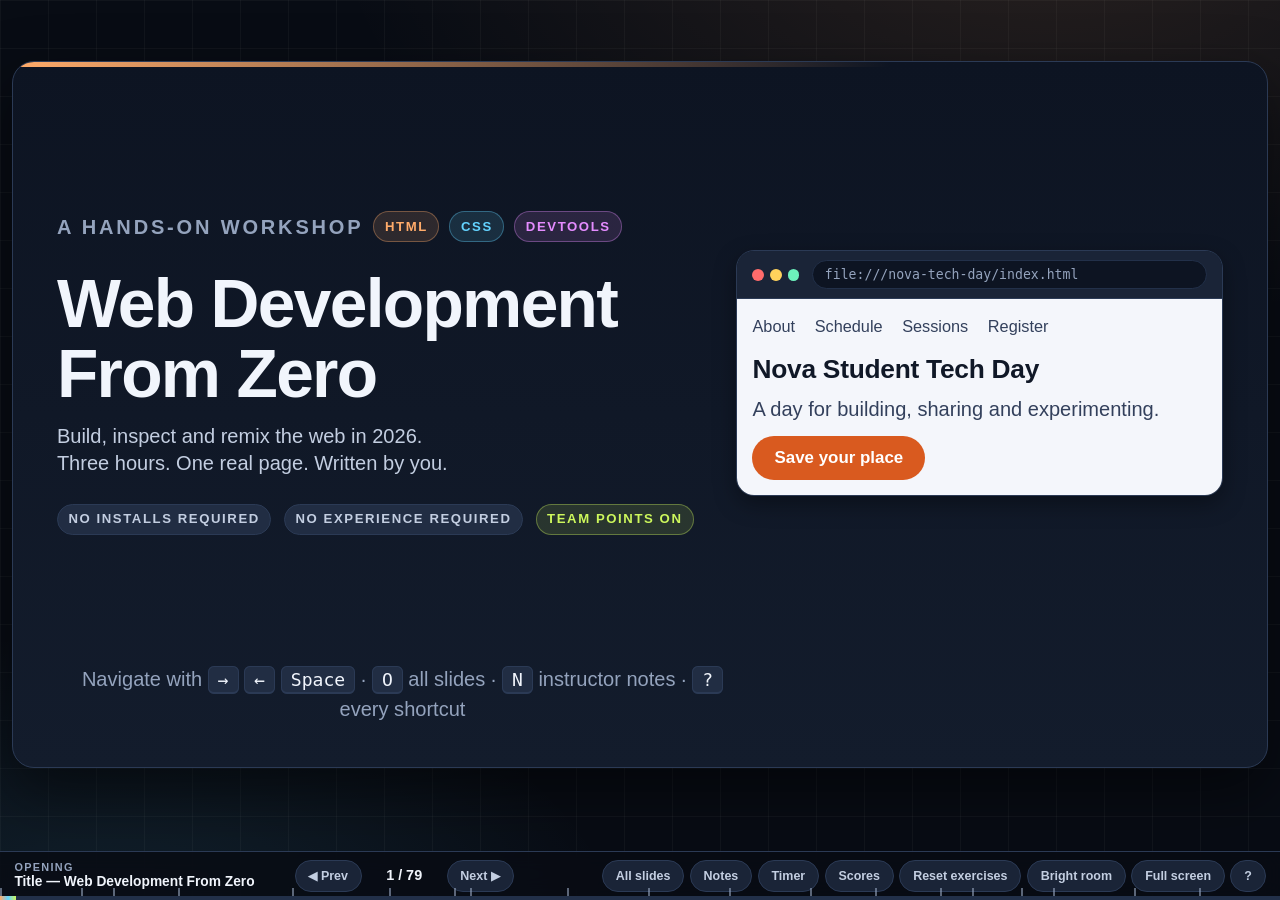
==== index.html @ 62181ba6 "Add Web Development From Zero workshop A 79-slide, offline-capable HTML and CSS workshop for complet" ====
<!doctype html>
<html lang="en" data-theme="dark">
<head>
  <meta charset="UTF-8">
  <meta name="viewport" content="width=device-width, initial-scale=1.0">
  <title>Web Development From Zero: Build, Inspect and Remix the Web in 2026</title>
  <meta name="description" content="A three-hour, hands-on HTML and CSS workshop deck with live playgrounds, timers, team points and a full instructor script.">
  <link rel="stylesheet" href="styles.css">
  <link rel="icon" href="assets/icons/html.svg" type="image/svg+xml">
</head>
<body>

<a class="skip-link" href="#deck">Skip to the slides</a>

<main class="deck" id="deck">

<!-- ======================================================================
     SECTION 0 — OPENING HOOK (0–10 min)
     ====================================================================== -->

<section class="slide" id="s-title" data-section="Opening" data-title="Title — Web Development From Zero" data-accent="html" aria-hidden="true">
  <div class="slide-inner">
    <div class="split split--wide-left" style="flex:1; align-items:center;">
      <div class="stack">
        <p class="kicker">A hands-on workshop <span class="chip chip--html">HTML</span> <span class="chip chip--css">CSS</span> <span class="chip chip--devtools">DevTools</span></p>
        <h1>Web Development<br>From Zero</h1>
        <p class="lead">Build, inspect and remix the web in 2026.<br>
          Three hours. One real page. Written by you.</p>
        <div class="row">
          <span class="chip chip--plain">No installs required</span>
          <span class="chip chip--plain">No experience required</span>
          <span class="chip chip--challenge">Team points on</span>
        </div>
      </div>
      <div class="win">
        <div class="win-bar">
          <span class="dots"><i></i><i></i><i></i></span>
          <span class="win-url">file:///nova-tech-day/index.html</span>
        </div>
        <div class="win-view">
          <div class="demo-nav"><span>About</span><span>Schedule</span><span>Sessions</span><span>Register</span></div>
          <h3 class="demo-h1" style="margin-top:.6em;">Nova Student Tech Day</h3>
          <p class="demo-p">A day for building, sharing and experimenting.</p>
          <a class="demo-btn" href="#s-title">Save your place</a>
        </div>
      </div>
    </div>
    <p class="small muted" style="text-align:center;">
      Navigate with <kbd>→</kbd> <kbd>←</kbd> <kbd>Space</kbd> · <kbd>O</kbd> all slides · <kbd>N</kbd> instructor notes · <kbd>?</kbd> every shortcut
    </p>
    <aside class="notes">
      <h4>Instructor notes</h4>
      <dl>
        <dt>Say</dt><dd>“By the end of today you will have a web page that you wrote, broke, fixed and made your own. You will not memorise anything.”</dd>
        <dt>Expect</dt><dd>Nervous laughter and at least one “I have never coded before.” Good — say that out loud is exactly the right starting point.</dd>
        <dt>Misconception</dt><dd>That web development starts with installing tools. It starts with two text files.</dd>
        <dt>Hint first</dt><dd>Do not open the code yet. Sell the outcome, not the syntax.</dd>
        <dt>Timing</dt><dd>2 minutes. Do not introduce yourself for longer than 60 seconds.</dd>
        <dt>Short session</dt><dd>Keep — this slide always stays.</dd>
        <dt>Solution</dt><dd>n/a</dd>
        <dt>Next</dt><dd>“Before I explain anything, look at this card and tell me what you think it is made from.”</dd>
      </dl>
    </aside>
  </div>
</section>

<section class="slide" id="s-hook-card" data-section="Opening" data-title="What is this made from?" data-accent="html" aria-hidden="true">
  <div class="slide-inner">
    <header class="slide-head">
      <div>
        <p class="kicker">Section 0 · Opening hook <span class="chip chip--challenge">Predict</span></p>
        <h2>What do you think this is made from?</h2>
      </div>
      <button class="btn btn--primary" data-timer-start="30" data-timer-label="30s prediction">Start 30s prediction</button>
    </header>

    <div class="split" style="align-items:center;">
      <div class="win">
        <div class="win-bar"><span class="dots"><i></i><i></i><i></i></span><span class="win-url">nova-tech-day.example/sessions</span></div>
        <div class="win-view">
          <div class="demo-card" style="max-width:26em;">
            <p style="margin:0 0 .4em; font-size:clamp(9px,1.1cqi,15px); letter-spacing:.12em; text-transform:uppercase; color:#8a4a17; font-weight:800;">14 November · Room B2</p>
            <h4>Your first robot dashboard</h4>
            <p>Build the control panel for a robot that does not exist yet. Buttons, cards and a very optimistic status light.</p>
            <p style="margin-top:.9em;"><a class="demo-btn" href="#s-hook-card">Join this session</a></p>
          </div>
        </div>
      </div>
      <div class="stack">
        <p class="lead">No guessing rules. Say anything.</p>
        <div class="quiz">
          <div class="quiz-row" data-answer="text" data-because="it is text files. Two of them. That is the whole trick.">
            <span class="quiz-q">This card was made with…</span>
            <span class="opt-row">
              <button type="button" class="opt" data-value="photo">a photo</button>
              <button type="button" class="opt" data-value="app">a design app</button>
              <button type="button" class="opt" data-value="text">text files</button>
            </span>
            <span class="quiz-feedback"></span>
          </div>
        </div>
        <div class="callout">
          <p><strong>Teaching rule for the next five minutes:</strong> nobody explains every symbol. We are looking for cause and effect, not vocabulary.</p>
        </div>
      </div>
    </div>

    <aside class="notes">
      <h4>Instructor notes</h4>
      <dl>
        <dt>Say</dt><dd>“Thirty seconds. Turn to the person next to you: what do you think this card is actually made of?”</dd>
        <dt>Expect</dt><dd>“A picture”, “Photoshop”, “an app”, occasionally “code”. All answers earn a point if the team can say why.</dd>
        <dt>Misconception</dt><dd>That a polished interface must come from an expensive tool. It comes from two plain text files.</dd>
        <dt>Hint first</dt><dd>“If I could select the words with my mouse, what does that tell you?”</dd>
        <dt>Timing</dt><dd>2 minutes including the discussion.</dd>
        <dt>Short session</dt><dd>Keep. This is the hook — never cut it.</dd>
        <dt>Solution</dt><dd>Text files: one HTML file for the words and structure, one CSS file for the look.</dd>
        <dt>Next</dt><dd>“Here is the whole thing. It is shorter than you expect.”</dd>
      </dl>
    </aside>
  </div>
</section>

<section class="slide" id="s-hook-reveal" data-section="Opening" data-title="The reveal — the card and its code" data-accent="html" aria-hidden="true">
  <div class="slide-inner">
    <header class="slide-head">
      <div>
        <p class="kicker">Section 0 · Opening hook <span class="chip chip--html">HTML</span> <span class="chip chip--css">CSS</span></p>
        <h2>That is all of it.</h2>
      </div>
    </header>

    <div class="split">
      <div class="editor">
        <div class="editor-bar"><span class="dots"><i></i><i></i><i></i></span><span class="file-tab file-tab--html">index.html</span></div>
        <pre class="code" data-lang="html">
&lt;article class="card"&gt;
  &lt;p class="tag"&gt;14 November · Room B2&lt;/p&gt;
  &lt;h3&gt;Your first robot dashboard&lt;/h3&gt;
  &lt;p&gt;Build the control panel for a robot
     that does not exist yet.&lt;/p&gt;
  &lt;a class="button" href="#join"&gt;Join this session&lt;/a&gt;
&lt;/article&gt;</pre>
      </div>
      <div class="editor">
        <div class="editor-bar"><span class="dots"><i></i><i></i><i></i></span><span class="file-tab file-tab--css">styles.css</span></div>
        <pre class="code" data-lang="css">
.card {
  background: white;
  border-radius: 14px;
  padding: 20px;
}

.button {
  background: #d95a1f;
  color: white;
  padding: 10px 24px;
  border-radius: 999px;
}</pre>
      </div>
    </div>

    <div class="callout">
      <p><strong>Two jobs, two files.</strong> The left file says <em>what things are</em>. The right file says <em>how they look</em>. You do not need to understand every line to start changing it.</p>
    </div>

    <aside class="notes">
      <h4>Instructor notes</h4>
      <dl>
        <dt>Say</dt><dd>“Left: the words and the pieces. Right: the paint. Nobody memorise this — just notice that the orange in the code is the orange on the screen.”</dd>
        <dt>Expect</dt><dd>Someone spots <code>#d95a1f</code> and asks what it means. Answer in one sentence: “a colour code — we will play with those later.”</dd>
        <dt>Misconception</dt><dd>That every symbol must be understood before anything can be changed. Refuse to explain quotes, angle brackets and semicolons here.</dd>
        <dt>Hint first</dt><dd>Point at one word in the code and the same word on the previous slide's card.</dd>
        <dt>Timing</dt><dd>2 minutes. Hard stop.</dd>
        <dt>Short session</dt><dd>Keep, but show only the HTML panel.</dd>
        <dt>Solution</dt><dd>n/a</dd>
        <dt>Next</dt><dd>“Your turn. Sixty seconds. Change three things.”</dd>
      </dl>
    </aside>
  </div>
</section>

<section class="slide" id="s-hook-remix" data-section="Opening" data-title="Challenge — One-Minute Remix" data-accent="challenge" aria-hidden="true">
  <div class="slide-inner">
    <header class="slide-head">
      <div>
        <p class="kicker">Challenge 1 · One-Minute Remix <span class="chip chip--challenge">Everyone types</span></p>
        <h2>Sixty seconds. Make it yours.</h2>
      </div>
      <button class="btn btn--primary" data-timer-start="60" data-timer-label="One-Minute Remix">Start 60s</button>
    </header>

    <div class="split split--sidebar">
      <div class="playground" data-playground>
        <div class="pg-editors">
          <div class="pg-editor">
            <div class="editor-bar"><span class="file-tab file-tab--html">index.html</span></div>
            <textarea data-pg-html rows="8" spellcheck="false" aria-label="HTML for the event card">&lt;article class="card"&gt;
  &lt;p class="tag"&gt;14 November · Room B2&lt;/p&gt;
  &lt;h3&gt;Your first robot dashboard&lt;/h3&gt;
  &lt;p&gt;Build the control panel for a robot that does not exist yet.&lt;/p&gt;
  &lt;a class="button" href="#join"&gt;Join this session&lt;/a&gt;
&lt;/article&gt;</textarea>
          </div>
          <div class="pg-editor">
            <div class="editor-bar"><span class="file-tab file-tab--css">styles.css</span></div>
            <textarea data-pg-css rows="8" spellcheck="false" aria-label="CSS for the event card">.card {
  background: white;
  border: 1px solid #dfe5f2;
  border-radius: 14px;
  padding: 20px;
  max-width: 340px;
  font-family: Segoe UI, Arial, sans-serif;
}
.tag { color: #8a4a17; font-weight: 700; font-size: 13px; }
.button {
  display: inline-block;
  background: #d95a1f;
  color: white;
  text-decoration: none;
  padding: 10px 24px;
  border-radius: 999px;
}</textarea>
          </div>
        </div>
        <div class="pg-side">
          <iframe data-pg-preview class="pg-preview" sandbox title="Live preview of your card"></iframe>
          <div class="pg-actions">
            <button type="button" class="btn btn--primary" data-pg-action="run">Run ▸</button>
            <button type="button" class="btn" data-pg-action="reset">Reset</button>
            <button type="button" class="btn" data-pg-action="copy">Copy</button>
            <button type="button" class="btn btn--ghost" data-action="celebrate">Done 🎉</button>
          </div>
          <p class="pg-note">The preview runs in a sandboxed frame. Nothing you type here can break the deck.</p>
        </div>
      </div>

      <div class="challenge">
        <dl class="challenge-grid">
          <dt>Goal</dt><dd>Change the event name, the button text and one colour.</dd>
          <dt>Time</dt><dd>60 seconds</dd>
          <dt>Hints</dt><dd>One: colours are the words after <code>background:</code>.</dd>
          <dt>Points</dt><dd>1 per change · +1 if it still looks good</dd>
          <dt>Success</dt><dd>The card still renders and reads as yours.</dd>
          <dt>Extension</dt><dd>Change <code>border-radius</code> to <code>0</code>. What kind of event does it feel like now?</dd>
        </dl>
        <details class="reveal" data-kind="solution">
          <summary>Solution</summary>
          <div class="reveal-body">
            <p class="small">Any three edits count. A typical one: replace the <code>h3</code> text, replace “Join this session”, and change <code>#d95a1f</code> to <code>#1b4dd8</code>.</p>
          </div>
        </details>
      </div>
    </div>

    <aside class="notes">
      <h4>Instructor notes</h4>
      <dl>
        <dt>Say</dt><dd>“Do not read the code. Hunt for the words you want to change and type over them. Go.”</dd>
        <dt>Expect</dt><dd>Two or three students will delete a quote mark or an angle bracket and the card will collapse. Celebrate that loudly: “First bug of the day, thirty seconds in. Normal.”</dd>
        <dt>Misconception</dt><dd>That breaking it is a failure. Use the Reset button in front of them so they see there is always a way back.</dd>
        <dt>Hint first</dt><dd>“Look for text you can read in plain English. Start there.”</dd>
        <dt>Timing</dt><dd>4 minutes total: 60 seconds of typing, 3 minutes of showing two or three screens.</dd>
        <dt>Short session</dt><dd>Keep. This is the moment the room decides the workshop is for them.</dd>
        <dt>Solution</dt><dd>Any three edits. There is no single right answer, and say so.</dd>
        <dt>Next</dt><dd>“You have just modified a web interface. Now let us find out what actually happened.”</dd>
      </dl>
    </aside>
  </div>
</section>

<section class="slide" id="s-hook-message" data-section="Opening" data-title="You have already used code today" data-accent="html" aria-hidden="true">
  <div class="slide-inner center" style="justify-content:center;">
    <p class="kicker" style="justify-content:center;">Section 0 · The point of today</p>
    <h1 style="max-width:20ch;">You have already<br>changed a web page.</h1>
    <p class="lead" style="max-width:52ch; margin-inline:auto;">
      Today is not about memorising every tag. It is about learning how to look at a page,
      understand its pieces and start building your own version.
    </p>
    <div class="row center" style="margin-top:1cqi;">
      <span class="chip chip--html">See</span>
      <span class="chip chip--challenge">Predict</span>
      <span class="chip chip--css">Type</span>
      <span class="chip chip--devtools">Run</span>
      <span class="chip chip--debug">Remix</span>
      <span class="chip chip--plain">Explain</span>
    </div>
    <aside class="notes">
      <h4>Instructor notes</h4>
      <dl>
        <dt>Say</dt><dd>Read the sentence on the slide word for word. It sets the contract for the whole session.</dd>
        <dt>Expect</dt><dd>Relief. Several students expected to be tested on memorised syntax.</dd>
        <dt>Misconception</dt><dd>“Real developers know everything by heart.” Tell them you look things up daily. It is true.</dd>
        <dt>Hint first</dt><dd>n/a</dd>
        <dt>Timing</dt><dd>1 minute.</dd>
        <dt>Short session</dt><dd>Keep.</dd>
        <dt>Solution</dt><dd>n/a</dd>
        <dt>Next</dt><dd>“So what is the browser actually doing with those two files?”</dd>
      </dl>
    </aside>
  </div>
</section>

<!-- ======================================================================
     SECTION 1 — WHAT THE BROWSER IS DOING (10–18 min)
     ====================================================================== -->

<section class="slide" id="s-browser-job" data-section="1 · The browser" data-title="HTML, CSS and the browser" data-accent="css" aria-hidden="true">
  <div class="slide-inner">
    <header class="slide-head">
      <div>
        <p class="kicker">Section 1 · What the browser is doing</p>
        <h2>Two files in. One page out.</h2>
      </div>
    </header>

    <div class="flow">
      <div class="flow-node tile--html">
        <img class="tile-icon" style="margin-inline:auto;" src="assets/icons/html.svg" alt="">
        <b>HTML</b>
        <p class="small muted" style="margin:0;">The structure and the words. Headings, paragraphs, links, images, sections.</p>
      </div>
      <span class="flow-arrow" aria-hidden="true">→</span>
      <div class="flow-node tile--css">
        <img class="tile-icon" style="margin-inline:auto;" src="assets/icons/css.svg" alt="">
        <b>CSS</b>
        <p class="small muted" style="margin:0;">The appearance. Colour, size, spacing, layout, what happens on hover.</p>
      </div>
      <span class="flow-arrow" aria-hidden="true">→</span>
      <div class="flow-node tile--browser">
        <img class="tile-icon" style="margin-inline:auto;" src="assets/icons/devtools.svg" alt="">
        <b>Browser</b>
        <p class="small muted" style="margin:0;">Reads both files and draws the page on screen, every single time you refresh.</p>
      </div>
    </div>

    <div class="callout">
      <p><strong>The house version:</strong> HTML is the walls, doors and rooms. CSS is the paint, the furniture and the lighting. The browser is the builder who reads both plans and puts the house up in front of you.</p>
    </div>

    <aside class="notes">
      <h4>Instructor notes</h4>
      <dl>
        <dt>Say</dt><dd>“Three boxes. That is the entire mental model you need for the next three hours.”</dd>
        <dt>Expect</dt><dd>Someone asks about JavaScript. Answer: “A third file that makes things move and respond. Not today — and you do not need it for a real, useful page.”</dd>
        <dt>Misconception</dt><dd>That the browser “downloads a picture of the website”. It rebuilds the page from text every time.</dd>
        <dt>Hint first</dt><dd>n/a</dd>
        <dt>Timing</dt><dd>3 minutes maximum. Two slides on the analogy, then stop.</dd>
        <dt>Short session</dt><dd>Keep this slide, cut the sorting activity that follows.</dd>
        <dt>Solution</dt><dd>n/a</dd>
        <dt>Next</dt><dd>“Quick sort. Structure, appearance, or something the browser does?”</dd>
      </dl>
    </aside>
  </div>
</section>

<section class="slide" id="s-sorting" data-section="1 · The browser" data-title="Activity — sort it: HTML, CSS or browser" data-accent="challenge" aria-hidden="true">
  <div class="slide-inner">
    <header class="slide-head">
      <div>
        <p class="kicker">Fast activity · Whole class <span class="chip chip--challenge">2 minutes</span></p>
        <h2>Structure, appearance, or browser?</h2>
      </div>
      <button class="btn" data-timer-start="120" data-timer-label="Sorting round">Start 2 min</button>
    </header>

    <div class="quiz">
      <div class="quiz-row" data-answer="html" data-because="a heading is a piece of content with a job. That is structure.">
        <span class="quiz-q">“Nova Student Tech Day” as the main heading</span>
        <span class="opt-row">
          <button type="button" class="opt" data-value="html">Structure</button>
          <button type="button" class="opt" data-value="css">Appearance</button>
          <button type="button" class="opt" data-value="browser">Browser action</button>
        </span>
        <span class="quiz-feedback"></span>
      </div>
      <div class="quiz-row" data-answer="css" data-because="a colour is a decision about how something looks, not what it is.">
        <span class="quiz-q">Making that heading dark blue</span>
        <span class="opt-row">
          <button type="button" class="opt" data-value="html">Structure</button>
          <button type="button" class="opt" data-value="css">Appearance</button>
          <button type="button" class="opt" data-value="browser">Browser action</button>
        </span>
        <span class="quiz-feedback"></span>
      </div>
      <div class="quiz-row" data-answer="browser" data-because="redrawing the page after you save is the browser's job, not yours.">
        <span class="quiz-q">Showing your new text after you press refresh</span>
        <span class="opt-row">
          <button type="button" class="opt" data-value="html">Structure</button>
          <button type="button" class="opt" data-value="css">Appearance</button>
          <button type="button" class="opt" data-value="browser">Browser action</button>
        </span>
        <span class="quiz-feedback"></span>
      </div>
      <div class="quiz-row" data-answer="html" data-because="a list of three activities is content arranged in a shape.">
        <span class="quiz-q">A list of the three activities on offer</span>
        <span class="opt-row">
          <button type="button" class="opt" data-value="html">Structure</button>
          <button type="button" class="opt" data-value="css">Appearance</button>
          <button type="button" class="opt" data-value="browser">Browser action</button>
        </span>
        <span class="quiz-feedback"></span>
      </div>
      <div class="quiz-row" data-answer="css" data-because="space between cards is a look-and-feel decision.">
        <span class="quiz-q">Putting 24 pixels of space between the cards</span>
        <span class="opt-row">
          <button type="button" class="opt" data-value="html">Structure</button>
          <button type="button" class="opt" data-value="css">Appearance</button>
          <button type="button" class="opt" data-value="browser">Browser action</button>
        </span>
        <span class="quiz-feedback"></span>
      </div>
    </div>

    <aside class="notes">
      <h4>Instructor notes</h4>
      <dl>
        <dt>Say</dt><dd>“Hands up, then I click. Teams get a point for the right call and a second point for a reason in one sentence.”</dd>
        <dt>Expect</dt><dd>Row 2 splits the room: many call a heading colour “structure” because the heading is structure. Separate the noun from the paint.</dd>
        <dt>Misconception</dt><dd>That anything visible is CSS. The words themselves are HTML; how they look is CSS.</dd>
        <dt>Hint first</dt><dd>“Ask: if I deleted the CSS file, would this thing still be there in some form?” If yes, it is HTML.</dd>
        <dt>Timing</dt><dd>4 minutes, five rows.</dd>
        <dt>Short session</dt><dd>Run only rows 1–3.</dd>
        <dt>Solution</dt><dd>Structure · Appearance · Browser · Structure · Appearance.</dd>
        <dt>Next</dt><dd>“Right — let us make somewhere for your files to live.”</dd>
      </dl>
    </aside>
  </div>
</section>
<!-- ======================================================================
     SECTION 2 — PREPARE THE WORKSPACE (18–28 min)
     ====================================================================== -->

<section class="slide" id="s-folder" data-section="2 · Workspace" data-title="Your project folder" data-accent="html" aria-hidden="true">
  <div class="slide-inner">
    <header class="slide-head">
      <div>
        <p class="kicker">Section 2 · Prepare the workspace</p>
        <h2>A website is a folder.</h2>
      </div>
    </header>

    <div class="split">
      <div class="editor">
        <div class="editor-bar"><span class="dots"><i></i><i></i><i></i></span><span class="file-tab">your project folder</span></div>
        <pre class="code code--big">nova-tech-day/
├── index.html
└── styles.css</pre>
      </div>
      <div class="stack">
        <dl class="deflist">
          <dt>index.html</dt><dd>The home page. Browsers look for this name first, so a folder with an <code>index.html</code> “just opens”.</dd>
          <dt>styles.css</dt><dd>All the appearance decisions, kept separately so one change can restyle the whole page.</dd>
        </dl>
        <div class="callout callout--warn">
          <p><strong>Three naming rules that save an hour later:</strong></p>
          <ul style="margin:.3em 0 0;">
            <li>No spaces. Use <code>styles.css</code>, never <code>my styles.css</code>.</li>
            <li>Same capitals everywhere. <code>Styles.css</code> and <code>styles.css</code> are different files on many systems.</li>
            <li>Say what it is. <code>index.html</code>, not <code>page1final2REAL.html</code>.</li>
          </ul>
        </div>
      </div>
    </div>

    <aside class="notes">
      <h4>Instructor notes</h4>
      <dl>
        <dt>Say</dt><dd>“There is no database, no server, no account. A website you build today is a folder you can email to someone.”</dd>
        <dt>Expect</dt><dd>“Where does it go online?” Answer in one sentence and move on: “Later — deployment is on the map at the end.”</dd>
        <dt>Misconception</dt><dd>That you need to be “online” to build a page. Everything today runs from the local file system.</dd>
        <dt>Hint first</dt><dd>n/a</dd>
        <dt>Timing</dt><dd>2 minutes.</dd>
        <dt>Short session</dt><dd>Keep, and skip Route A if the class already has files open.</dd>
        <dt>Solution</dt><dd>n/a</dd>
        <dt>Next</dt><dd>“Two ways to get there. Pick the one that matches your laptop.”</dd>
      </dl>
    </aside>
  </div>
</section>

<section class="slide" id="s-route-a" data-section="2 · Workspace" data-title="Route A — VS Code setup" data-accent="html" aria-hidden="true">
  <div class="slide-inner">
    <header class="slide-head">
      <div>
        <p class="kicker">Route A · Recommended <span class="chip chip--plain">Everyone follows along</span></p>
        <h2>Set up in VS Code</h2>
      </div>
      <button class="btn" data-timer-start="300" data-timer-label="Setup — Route A">Start 5 min</button>
    </header>

    <div class="split split--wide-left">
      <ol class="steps">
        <li><span>Make a folder on your desktop called <code>nova-tech-day</code> (or your own project name).</span></li>
        <li><span>Open VS Code → <strong>File → Open Folder</strong> → choose that folder.</span></li>
        <li><span>In the Explorer panel, click <strong>New File</strong> and type <code>index.html</code>.</span></li>
        <li><span>Click <strong>New File</strong> again and type <code>styles.css</code>.</span></li>
        <li><span>Save with <kbd>Ctrl</kbd>+<kbd>S</kbd> (<kbd>Cmd</kbd>+<kbd>S</kbd> on Mac). Do this constantly.</span></li>
        <li><span>Find <code>index.html</code> in your file manager and double-click it. It opens in your browser.</span></li>
        <li><span>Put VS Code on the left half of the screen and the browser on the right half.</span></li>
      </ol>

      <div class="stack">
        <div class="callout">
          <p><strong>The loop you will repeat all day:</strong></p>
          <p style="margin:0;">Type → <kbd>Ctrl</kbd>+<kbd>S</kbd> → click the browser → <kbd>F5</kbd> to refresh → look.</p>
        </div>
        <div class="callout callout--warn">
          <p><strong>If nothing changes on screen,</strong> nine times out of ten you did not save, or you refreshed a different tab. Check those two before anything else.</p>
        </div>
        <p class="small muted">Windows snap: <kbd>Win</kbd>+<kbd>←</kbd> and <kbd>Win</kbd>+<kbd>→</kbd>. macOS: drag windows to each half.</p>
      </div>
    </div>

    <aside class="notes">
      <h4>Instructor notes</h4>
      <dl>
        <dt>Say</dt><dd>“Do it with me, step by step. Nobody moves to step three until I see hands up for step two.”</dd>
        <dt>Expect</dt><dd>Two or three students will create the file inside the wrong folder, or inside a Downloads zip. Walk the room now — it is cheaper than debugging it in twenty minutes.</dd>
        <dt>Misconception</dt><dd>That VS Code “runs” the page. It only edits text; the browser runs it.</dd>
        <dt>Hint first</dt><dd>“Look at the title bar of VS Code — does it show your folder name?”</dd>
        <dt>Timing</dt><dd>6–8 minutes. This is the slowest part of the day; budget for it and do not rush.</dd>
        <dt>Short session</dt><dd>Use Route B for everyone and skip this slide entirely.</dd>
        <dt>Solution</dt><dd>Two empty files in one folder, both visible in the VS Code Explorer.</dd>
        <dt>Next</dt><dd>“No VS Code? Route B works in this browser tab.”</dd>
      </dl>
    </aside>
  </div>
</section>

<section class="slide" id="s-route-b" data-section="2 · Workspace" data-title="Route B — browser fallback editor" data-accent="css" aria-hidden="true">
  <div class="slide-inner">
    <header class="slide-head">
      <div>
        <p class="kicker">Route B · Fallback <span class="chip chip--css">No installs</span></p>
        <h2>No editor? Use this one.</h2>
      </div>
    </header>

    <div class="split split--sidebar">
      <div class="playground" data-playground>
        <div class="pg-editors">
          <div class="pg-editor">
            <div class="editor-bar"><span class="file-tab file-tab--html">index.html</span></div>
            <textarea data-pg-html rows="7" spellcheck="false" aria-label="Practice HTML">&lt;h1&gt;My page&lt;/h1&gt;
&lt;p&gt;I am typing in a browser and it still works.&lt;/p&gt;</textarea>
          </div>
          <div class="pg-editor">
            <div class="editor-bar"><span class="file-tab file-tab--css">styles.css</span></div>
            <textarea data-pg-css rows="7" spellcheck="false" aria-label="Practice CSS">body {
  font-family: Segoe UI, Arial, sans-serif;
  color: #172033;
}</textarea>
          </div>
        </div>
        <div class="pg-side">
          <iframe data-pg-preview class="pg-preview" sandbox title="Live preview"></iframe>
          <div class="pg-actions">
            <button type="button" class="btn btn--primary" data-pg-action="run">Run ▸</button>
            <button type="button" class="btn" data-pg-action="reset">Reset</button>
            <button type="button" class="btn" data-pg-action="copy">Copy to clipboard</button>
          </div>
        </div>
      </div>

      <div class="stack">
        <div class="callout">
          <p><strong>Every playground in this deck works the same way.</strong> Type on the left, the preview updates on the right. Nothing is saved to a server.</p>
        </div>
        <ul class="checklist">
          <li><strong>Run</strong> — redraw the preview now</li>
          <li><strong>Reset</strong> — put the starting code back</li>
          <li><strong>Copy</strong> — take the code into your real files</li>
          <li><strong>Hint / Solution</strong> — only open after you have tried</li>
        </ul>
        <p class="small muted">Using Route B all day is completely fine. Copy your work into real files at the end so you can keep it.</p>
      </div>
    </div>

    <aside class="notes">
      <h4>Instructor notes</h4>
      <dl>
        <dt>Say</dt><dd>“If your laptop is locked down, this is your editor for the whole session and you lose nothing.”</dd>
        <dt>Expect</dt><dd>Students on school-managed machines. Have this route ready before class rather than improvising.</dd>
        <dt>Misconception</dt><dd>That the browser editor is “not real coding”. It is exactly the same HTML and CSS.</dd>
        <dt>Hint first</dt><dd>n/a</dd>
        <dt>Timing</dt><dd>2 minutes.</dd>
        <dt>Short session</dt><dd>Make this the only route.</dd>
        <dt>Solution</dt><dd>n/a</dd>
        <dt>Next</dt><dd>“Two minutes. Everybody proves their setup works.”</dd>
      </dl>
    </aside>
  </div>
</section>

<section class="slide" id="s-setup-check" data-section="2 · Workspace" data-title="Checkpoint — setup" data-accent="challenge" aria-hidden="true">
  <div class="slide-inner">
    <header class="slide-head">
      <div>
        <p class="kicker">Catch-up checkpoint <span class="chip chip--challenge">Nobody left behind</span></p>
        <h2>Two minutes. Prove it works.</h2>
      </div>
      <button class="btn btn--primary" data-timer-start="120" data-timer-label="Setup checkpoint">Start 2 min</button>
    </header>

    <div class="split">
      <div class="panel">
        <p class="panel-title">Put your hand up if any of these is not true</p>
        <ul class="checklist">
          <li>I have a folder with a name I chose.</li>
          <li>It contains <code>index.html</code> and <code>styles.css</code>.</li>
          <li>I can open <code>index.html</code> in a browser.</li>
          <li>I know which key saves the file.</li>
          <li>I know which key refreshes the browser.</li>
          <li>My editor and my browser are both visible at once.</li>
        </ul>
      </div>
      <div class="stack">
        <div class="callout callout--ok">
          <p><strong>Finished early?</strong> Type your event's name inside <code>index.html</code> — just the words, no tags yet — save, refresh, and check it appears in the browser.</p>
        </div>
        <div class="callout">
          <p><strong>Pairing rule:</strong> if the person next to you is stuck, you get a point for helping <em>without touching their keyboard</em>.</p>
        </div>
      </div>
    </div>

    <aside class="notes">
      <h4>Instructor notes</h4>
      <dl>
        <dt>Say</dt><dd>“Hands stay up until I have been to you. This is the only checkpoint where we truly wait for everyone.”</dd>
        <dt>Expect</dt><dd>Roughly 15% of a beginner class needs help here. That is normal and not a bad sign.</dd>
        <dt>Misconception</dt><dd>n/a</dd>
        <dt>Hint first</dt><dd>n/a</dd>
        <dt>Timing</dt><dd>2–4 minutes. Pace signal: if more than a third are stuck, switch the whole room to Route B.</dd>
        <dt>Short session</dt><dd>Keep — skipping this costs more time later.</dd>
        <dt>Solution</dt><dd>n/a</dd>
        <dt>Next</dt><dd>“Now the first real HTML. We build it one line at a time.”</dd>
      </dl>
    </aside>
  </div>
</section>

<!-- ======================================================================
     SECTION 3 — FIRST HTML DOCUMENT (28–45 min)
     ====================================================================== -->

<section class="slide" id="s-element-anatomy" data-section="3 · First HTML" data-title="Anatomy of an element" data-accent="html" aria-hidden="true">
  <div class="slide-inner">
    <header class="slide-head">
      <div>
        <p class="kicker">Section 3 · Your first HTML document <span class="chip chip--html">New syntax</span></p>
        <h2>One element. Three parts.</h2>
      </div>
    </header>

    <div class="editor">
      <div class="editor-bar"><span class="dots"><i></i><i></i><i></i></span><span class="file-tab file-tab--html">index.html</span></div>
      <pre class="code code--big"><span class="t-punct">&lt;</span><span class="t-tag">h1</span><span class="t-punct">&gt;</span>Nova Student Tech Day<span class="t-punct">&lt;/</span><span class="t-tag">h1</span><span class="t-punct">&gt;</span></pre>
    </div>

    <div class="cols-3">
      <div class="tile tile--html">
        <h3>Opening tag</h3>
        <p class="small">Starts the element and names its job. <code>h1</code> means “the one main heading of this page”.</p>
      </div>
      <div class="tile">
        <h3>Content</h3>
        <p class="small">The part a visitor actually reads. Change this and the page changes.</p>
      </div>
      <div class="tile tile--html">
        <h3>Closing tag</h3>
        <p class="small">Same name with a <code>/</code> in front. It tells the browser where this element stops.</p>
      </div>
    </div>

    <p class="lead">Opening tag + content + closing tag = one <strong>element</strong>.</p>

    <aside class="notes">
      <h4>Instructor notes</h4>
      <dl>
        <dt>Say</dt><dd>“Angle bracket, name, angle bracket. Then your words. Then the same thing with a slash. That pattern is 90% of HTML.”</dd>
        <dt>Expect</dt><dd>Someone asks what happens if you forget the closing tag. Say “brilliant question, we break one on purpose in ten minutes.”</dd>
        <dt>Misconception</dt><dd>That the tag text appears on the page. Show that only the content between the tags is visible.</dd>
        <dt>Hint first</dt><dd>“Which part of that line would you change to rename the event?”</dd>
        <dt>Timing</dt><dd>3 minutes.</dd>
        <dt>Short session</dt><dd>Keep — this is the single most important syntax slide.</dd>
        <dt>Solution</dt><dd>Content is the only visible part.</dd>
        <dt>Next</dt><dd>“Elements also live inside other elements. Watch.”</dd>
      </dl>
    </aside>
  </div>
</section>

<section class="slide" id="s-nesting" data-section="3 · First HTML" data-title="Nesting — elements inside elements" data-accent="html" aria-hidden="true">
  <div class="slide-inner">
    <header class="slide-head">
      <div>
        <p class="kicker">Section 3 · One idea <span class="chip chip--html">Nesting</span></p>
        <h2>Boxes inside boxes.</h2>
      </div>
    </header>

    <div class="split">
      <div class="nest nest--html">
        <span>&lt;html&gt;</span>
        <div class="nest nest--html">
          <span>&lt;head&gt;</span> — information <em>about</em> the page
          <div class="nest nest--html"><span>&lt;title&gt;</span> the tab name</div>
        </div>
        <div class="nest nest--html">
          <span>&lt;body&gt;</span> — everything a visitor sees
          <div class="nest nest--html"><span>&lt;h1&gt;</span> the main heading</div>
          <div class="nest nest--html"><span>&lt;p&gt;</span> a paragraph</div>
        </div>
      </div>

      <div class="stack">
        <div class="callout">
          <p><strong>Nesting rule:</strong> whatever you open last, you close first. Like putting boxes inside boxes — you cannot close the outer box while the inner one is still sticking out.</p>
        </div>
        <div class="editor">
          <div class="editor-bar"><span class="file-tab file-tab--html">correct</span></div>
          <pre class="code" data-lang="html">
&lt;p&gt;Build &lt;strong&gt;something&lt;/strong&gt; good.&lt;/p&gt;</pre>
        </div>
        <div class="editor">
          <div class="editor-bar"><span class="file-tab" style="color:#ff7b7b;">crossed over — do not do this</span></div>
          <pre class="code" data-lang="html">
&lt;p&gt;Build &lt;strong&gt;something good.&lt;/p&gt;&lt;/strong&gt;</pre>
        </div>
        <p class="small muted"><strong>Indentation</strong> — those two spaces at the start of a line — is only for humans. The browser ignores it. Your future self will not.</p>
      </div>
    </div>

    <aside class="notes">
      <h4>Instructor notes</h4>
      <dl>
        <dt>Say</dt><dd>“Point at the dashed boxes. Each one is completely inside its parent. Never half in and half out.”</dd>
        <dt>Expect</dt><dd>The crossed-over example looks fine to beginners because browsers often still render it. Say that plainly: “It usually works, and it will still eventually hurt you.”</dd>
        <dt>Misconception</dt><dd>That indentation changes the page. It does not — it changes whether you can read your own file.</dd>
        <dt>Hint first</dt><dd>“Read it aloud: open p, open strong, close…?”</dd>
        <dt>Timing</dt><dd>3 minutes.</dd>
        <dt>Short session</dt><dd>Keep the diagram, drop the crossed-over example.</dd>
        <dt>Solution</dt><dd>Close <code>strong</code> before <code>p</code>.</dd>
        <dt>Next</dt><dd>“Now type the skeleton with me. Four lines at a time.”</dd>
      </dl>
    </aside>
  </div>
</section>

<section class="slide" id="s-skeleton-1" data-section="3 · First HTML" data-title="Build step 1 — the page skeleton" data-accent="html" aria-hidden="true">
  <div class="slide-inner">
    <header class="slide-head">
      <div>
        <p class="kicker">Progressive build · Step 1 of 2 <span class="chip chip--html">Type this</span></p>
        <h2>The four lines every page starts with</h2>
      </div>
    </header>

    <div class="split split--wide-left">
      <div class="editor">
        <div class="editor-bar"><span class="dots"><i></i><i></i><i></i></span><span class="file-tab file-tab--html">index.html</span></div>
        <pre class="code" data-lang="html" data-diff>
+&lt;!doctype html&gt;
+&lt;html lang="en"&gt;
+  &lt;head&gt;
+    &lt;meta charset="UTF-8"&gt;
+    &lt;meta name="viewport" content="width=device-width, initial-scale=1.0"&gt;
+    &lt;title&gt;Nova Student Tech Day&lt;/title&gt;
+  &lt;/head&gt;
+  &lt;body&gt;
+  &lt;/body&gt;
+&lt;/html&gt;</pre>
      </div>

      <div class="stack">
        <dl class="deflist">
          <dt>&lt;!doctype html&gt;</dt><dd>“Use modern HTML rules.” One line, always first, never changes.</dd>
          <dt>&lt;html lang="en"&gt;</dt><dd>Wraps the whole document. <code>lang</code> tells browsers and screen readers the language.</dd>
          <dt>&lt;head&gt;</dt><dd>Information <em>about</em> the page. Nothing here appears on screen.</dd>
          <dt>&lt;meta charset&gt;</dt><dd>“Read this file as UTF-8”, so accents and symbols do not turn into rubbish.</dd>
          <dt>&lt;meta viewport&gt;</dt><dd>“Do not pretend a phone is a desktop.” Without it, phones zoom out and everything is tiny.</dd>
          <dt>&lt;title&gt;</dt><dd>The browser tab name. The one thing in <code>head</code> people actually see.</dd>
          <dt>&lt;body&gt;</dt><dd>Everything a visitor sees goes here. It is empty for now.</dd>
        </dl>
      </div>
    </div>

    <aside class="notes">
      <h4>Instructor notes</h4>
      <dl>
        <dt>Say</dt><dd>“Type it, do not paste it. Your fingers need to feel the angle brackets once.”</dd>
        <dt>Expect</dt><dd>Typos in the doctype and a missing quote in <code>lang="en"</code>. Both produce a page that still loads — do not let that pass silently.</dd>
        <dt>Misconception</dt><dd>“The head is the top of the page.” No — the head is invisible. Prove it: save and refresh, the page is blank.</dd>
        <dt>Hint first</dt><dd>“VS Code closes tags for you. If it does, do not type the closing tag twice.”</dd>
        <dt>Timing</dt><dd>6 minutes including typing time.</dd>
        <dt>Short session</dt><dd>Give this skeleton in the starter file and spend the time on <code>body</code> instead.</dd>
        <dt>Solution</dt><dd>A blank white page with the right tab title. That is success.</dd>
        <dt>Next</dt><dd>“Blank page? Perfect. Now put something in the body.”</dd>
      </dl>
    </aside>
  </div>
</section>

<section class="slide" id="s-skeleton-2" data-section="3 · First HTML" data-title="Build step 2 — first visible content" data-accent="html" aria-hidden="true">
  <div class="slide-inner">
    <header class="slide-head">
      <div>
        <p class="kicker">Progressive build · Step 2 of 2 <span class="chip chip--html">Type this</span></p>
        <h2>Two lines that make it real</h2>
      </div>
    </header>

    <div class="split">
      <div class="editor">
        <div class="editor-bar"><span class="dots"><i></i><i></i><i></i></span><span class="file-tab file-tab--html">index.html</span></div>
        <pre class="code" data-lang="html" data-diff>
   &lt;body&gt;
+    &lt;h1&gt;Nova Student Tech Day&lt;/h1&gt;
+    &lt;p&gt;A day for building, sharing and experimenting.&lt;/p&gt;
   &lt;/body&gt;</pre>
      </div>

      <div class="win">
        <div class="win-bar"><span class="dots"><i></i><i></i><i></i></span><span class="win-url">file:///nova-tech-day/index.html</span></div>
        <div class="win-view">
          <h3 class="demo-h1" style="font-family:'Times New Roman',serif;">Nova Student Tech Day</h3>
          <p class="demo-p" style="font-family:'Times New Roman',serif;">A day for building, sharing and experimenting.</p>
        </div>
      </div>
    </div>

    <div class="split">
      <div class="callout">
        <p><strong>Why does it look like an old newspaper?</strong> Because there is no CSS yet. What you see is the browser's own default styling. Section 7 fixes that.</p>
      </div>
      <div class="callout callout--warn">
        <p><strong>Your turn, no instructions:</strong> change the heading to your own event name and add a second paragraph. Save. Refresh.</p>
      </div>
    </div>

    <aside class="notes">
      <h4>Instructor notes</h4>
      <dl>
        <dt>Say</dt><dd>“Two lines. Save. Refresh. Tell me what you see.”</dd>
        <dt>Expect</dt><dd>Delight, then immediate disappointment at the ugly default font. Use that: it is the reason CSS exists.</dd>
        <dt>Misconception</dt><dd>“It is broken because it is ugly.” It is not broken; it is unstyled. Name the difference.</dd>
        <dt>Hint first</dt><dd>“Nothing changed? Save first, then refresh — in that order.”</dd>
        <dt>Timing</dt><dd>4 minutes.</dd>
        <dt>Short session</dt><dd>Keep.</dd>
        <dt>Solution</dt><dd>Serif heading and paragraph on a white background.</dd>
        <dt>Next</dt><dd>“Before I run the next one, predict it.”</dd>
      </dl>
    </aside>
  </div>
</section>

<section class="slide" id="s-predict-html" data-section="3 · First HTML" data-title="Challenge — Predict the Output" data-accent="challenge" aria-hidden="true">
  <div class="slide-inner">
    <header class="slide-head">
      <div>
        <p class="kicker">Challenge 2 · Predict the Output <span class="chip chip--challenge">Teams</span></p>
        <h2>Describe the result before we run it.</h2>
      </div>
      <button class="btn btn--primary" data-timer-start="30" data-timer-label="30s prediction">Start 30s</button>
    </header>

    <div class="split split--sidebar">
      <div class="stack">
        <div class="editor">
          <div class="editor-bar"><span class="file-tab file-tab--html">index.html</span></div>
          <pre class="code code--big" data-lang="html">
&lt;h1&gt;Nova Tech Day&lt;/h1&gt;
&lt;p&gt;Build something worth showing.&lt;/p&gt;</pre>
        </div>
        <div class="quiz">
          <div class="quiz-row" data-answer="stacked" data-because="headings and paragraphs are block elements — each one starts on a new line and fills the width.">
            <span class="quiz-q">How will these two lines appear?</span>
            <span class="opt-row">
              <button type="button" class="opt" data-value="same">Side by side</button>
              <button type="button" class="opt" data-value="stacked">Stacked, heading bigger</button>
              <button type="button" class="opt" data-value="hidden">Same size, one line</button>
            </span>
            <span class="quiz-feedback"></span>
          </div>
        </div>
        <details class="reveal" data-kind="solution">
          <summary>Reveal the answer</summary>
          <div class="reveal-body">
            <div class="win">
              <div class="win-bar"><span class="dots"><i></i><i></i><i></i></span><span class="win-url">file:///index.html</span></div>
              <div class="win-view">
                <h3 class="demo-h1" style="font-family:'Times New Roman',serif;">Nova Tech Day</h3>
                <p class="demo-p" style="font-family:'Times New Roman',serif; margin:0;">Build something worth showing.</p>
              </div>
            </div>
            <p class="small" style="margin-top:.6em;">Big bold heading on its own line, normal paragraph underneath. Nothing was told to be big or bold — <code>h1</code> means “most important heading”, and the browser has an opinion about what that looks like.</p>
          </div>
        </details>
      </div>

      <div class="challenge">
        <dl class="challenge-grid">
          <dt>Goal</dt><dd>Say or sketch what the browser will draw.</dd>
          <dt>Time</dt><dd>30 seconds</dd>
          <dt>Hints</dt><dd>One: think about whether things sit beside each other or below each other.</dd>
          <dt>Points</dt><dd>2 for correct · +2 for a clear reason</dd>
          <dt>Success</dt><dd>Mentions two lines and a size difference.</dd>
          <dt>Extension</dt><dd>Swap the order of the two lines. Does the page change? Should it?</dd>
        </dl>
      </div>
    </div>

    <aside class="notes">
      <h4>Instructor notes</h4>
      <dl>
        <dt>Say</dt><dd>“No typing yet. Pen, finger in the air, or words. Predict first — that is the whole skill.”</dd>
        <dt>Expect</dt><dd>Most say “stacked”. Push for <em>why</em>: the reason is worth more points than the answer.</dd>
        <dt>Misconception</dt><dd>That <code>h1</code> means “big text”. It means “most important heading”; big is just the default look, and CSS can change it.</dd>
        <dt>Hint first</dt><dd>“Do paragraphs in a book sit beside each other?”</dd>
        <dt>Timing</dt><dd>3 minutes.</dd>
        <dt>Short session</dt><dd>Keep — predictions are cheap and high value.</dd>
        <dt>Solution</dt><dd>Two stacked lines; the heading is larger and bold.</dd>
        <dt>Next</dt><dd>“Now something that is properly broken. Fix it in pairs.”</dd>
      </dl>
    </aside>
  </div>
</section>

<section class="slide" id="s-bughunt-1" data-section="3 · First HTML" data-title="Challenge — Bug Hunt #1 (HTML)" data-accent="debug" aria-hidden="true">
  <div class="slide-inner">
    <header class="slide-head">
      <div>
        <p class="kicker">Challenge 3 · Bug Hunt <span class="chip chip--debug">Pairs</span></p>
        <h2>Three faults. Find them, fix them.</h2>
      </div>
      <button class="btn btn--primary" data-timer-start="300" data-timer-label="Bug Hunt — pairs">Start 5 min</button>
    </header>

    <div class="split split--sidebar">
      <div class="playground" data-playground>
        <div class="pg-editors">
          <div class="pg-editor">
            <div class="editor-bar"><span class="file-tab file-tab--html">index.html (broken)</span></div>
            <textarea data-pg-html rows="14" spellcheck="false" aria-label="Broken HTML to repair">&lt;!doctype html&gt;
&lt;html lang="en"&gt;
  &lt;head&gt;
    &lt;title&gt;Nova Student Tech Day&lt;/title&gt;
  &lt;/head&gt;
  &lt;p&gt;This paragraph is in the wrong place.&lt;/p&gt;
  &lt;body&gt;
    &lt;h1&gt;Nova Student Tech Day
    &lt;p&gt;A day for &lt;strong&gt;building and sharing.&lt;/p&gt;&lt;/strong&gt;
  &lt;/body&gt;
&lt;/html&gt;</textarea>
          </div>
        </div>
        <div class="pg-side">
          <iframe data-pg-preview class="pg-preview" sandbox title="Preview of the broken page"></iframe>
          <div class="pg-actions">
            <button type="button" class="btn btn--primary" data-pg-action="run">Run ▸</button>
            <button type="button" class="btn" data-pg-action="reset">Reset</button>
            <button type="button" class="btn btn--ghost" data-action="celebrate">Fixed it 🎉</button>
          </div>
        </div>
      </div>

      <div class="challenge">
        <dl class="challenge-grid">
          <dt>Goal</dt><dd>Repair three faults: one missing closing tag, one crossed-over nesting, one element outside <code>body</code>.</dd>
          <dt>Time</dt><dd>5 minutes, in pairs</dd>
          <dt>Hints</dt><dd>Two — take the second only if you are stuck after three minutes.</dd>
          <dt>Points</dt><dd>2 per fault · +3 for naming all three out loud</dd>
          <dt>Success</dt><dd>Heading, paragraph, bold text, in that order, nothing stray at the top.</dd>
          <dt>Extension</dt><dd>Break it again in a new way and hand it to another pair.</dd>
        </dl>
        <details class="reveal" data-kind="hint">
          <summary>Hint 1</summary>
          <div class="reveal-body"><p class="small">Read the file top to bottom and ask at every line: “is this thing inside the box it belongs to?”</p></div>
        </details>
        <details class="reveal" data-kind="hint">
          <summary>Hint 2</summary>
          <div class="reveal-body"><p class="small">Count your <code>h1</code> tags. How many did you open? How many did you close?</p></div>
        </details>
        <details class="reveal" data-kind="solution">
          <summary>Solution</summary>
          <div class="reveal-body">
            <pre class="code" data-lang="html" data-diff>
   &lt;body&gt;
+    &lt;p&gt;This paragraph is in the wrong place.&lt;/p&gt;
+    &lt;h1&gt;Nova Student Tech Day&lt;/h1&gt;
+    &lt;p&gt;A day for &lt;strong&gt;building and sharing.&lt;/strong&gt;&lt;/p&gt;
   &lt;/body&gt;</pre>
            <p class="small">Move the stray paragraph inside <code>body</code>, close the <code>h1</code>, and close <code>strong</code> before <code>p</code>.</p>
          </div>
        </details>
      </div>
    </div>

    <aside class="notes">
      <h4>Instructor notes</h4>
      <dl>
        <dt>Say</dt><dd>“Do not rewrite it. Find what is wrong. Rewriting hides the lesson.”</dd>
        <dt>Expect</dt><dd>Confusion that the broken page still renders something. That is the real lesson: browsers guess, and guesses are unreliable.</dd>
        <dt>Misconception</dt><dd>“It looks fine, so it is fine.” Point at the stray paragraph the browser silently moved for them.</dd>
        <dt>Hint first</dt><dd>Give hint 1 at three minutes, hint 2 only to pairs who ask.</dd>
        <dt>Timing</dt><dd>7 minutes including the walkthrough.</dd>
        <dt>Short session</dt><dd>Cut to a single fault — the missing closing heading tag.</dd>
        <dt>Solution</dt><dd>See the hidden Solution panel on the slide.</dd>
        <dt>Next</dt><dd>“Who can explain to the room why the bold text behaved so strangely?”</dd>
      </dl>
    </aside>
  </div>
</section>

<section class="slide" id="s-checkpoint-1" data-section="3 · First HTML" data-title="Checkpoint 1 — a valid HTML page" data-accent="html" aria-hidden="true">
  <div class="slide-inner">
    <header class="slide-head">
      <div>
        <p class="kicker">Catch-up checkpoint 1 of 8 <span class="chip chip--plain">Copy if you are behind</span></p>
        <h2>Everyone should have exactly this.</h2>
      </div>
    </header>

    <div class="split split--wide-left">
      <div class="editor">
        <div class="editor-bar"><span class="dots"><i></i><i></i><i></i></span><span class="file-tab file-tab--html">index.html</span></div>
        <pre class="code" data-lang="html">
&lt;!doctype html&gt;
&lt;html lang="en"&gt;
  &lt;head&gt;
    &lt;meta charset="UTF-8"&gt;
    &lt;meta name="viewport" content="width=device-width, initial-scale=1.0"&gt;
    &lt;title&gt;Nova Student Tech Day&lt;/title&gt;
  &lt;/head&gt;
  &lt;body&gt;
    &lt;h1&gt;Nova Student Tech Day&lt;/h1&gt;
    &lt;p&gt;A day for building, sharing and experimenting.&lt;/p&gt;
  &lt;/body&gt;
&lt;/html&gt;</pre>
      </div>
      <div class="stack">
        <ul class="checklist">
          <li>Doctype on line one</li>
          <li><code>lang</code> on the <code>html</code> element</li>
          <li>Charset and viewport in the head</li>
          <li>A title that names your event</li>
          <li>Exactly one <code>h1</code></li>
          <li>Everything visible inside <code>body</code></li>
        </ul>
        <div class="callout callout--ok">
          <p><strong>Behind?</strong> Copy this exactly, then change the title and heading to your own words. You are caught up.</p>
        </div>
      </div>
    </div>

    <aside class="notes">
      <h4>Instructor notes</h4>
      <dl>
        <dt>Say</dt><dd>“This is a catch-up slide. If your file does not look like this, fix it now — the next twenty minutes assume it.”</dd>
        <dt>Expect</dt><dd>Two or three students still have content outside <code>body</code>. Walk the room.</dd>
        <dt>Misconception</dt><dd>n/a</dd>
        <dt>Hint first</dt><dd>n/a</dd>
        <dt>Timing</dt><dd>2 minutes.</dd>
        <dt>Short session</dt><dd>Keep every checkpoint slide. They are what stops the class fragmenting.</dd>
        <dt>Solution</dt><dd>The code on the slide.</dd>
        <dt>Next</dt><dd>“Time to fill it with something worth reading.”</dd>
      </dl>
    </aside>
  </div>
</section>

<!-- ======================================================================
     SECTION 4 — ADD USEFUL CONTENT (45–65 min)
     ====================================================================== -->

<section class="slide" id="s-attributes" data-section="4 · Content" data-title="Attributes — extra information on a tag" data-accent="html" aria-hidden="true">
  <div class="slide-inner">
    <header class="slide-head">
      <div>
        <p class="kicker">Section 4 · Useful content <span class="chip chip--html">New syntax</span></p>
        <h2>Attributes: extra facts inside the opening tag</h2>
      </div>
    </header>

    <div class="editor">
      <div class="editor-bar"><span class="dots"><i></i><i></i><i></i></span><span class="file-tab file-tab--html">index.html</span></div>
      <pre class="code code--big"><span class="t-punct">&lt;</span><span class="t-tag">a</span> <span class="t-attr">href</span><span class="t-punct">=</span><span class="t-str">"#schedule"</span><span class="t-punct">&gt;</span>View the schedule<span class="t-punct">&lt;/</span><span class="t-tag">a</span><span class="t-punct">&gt;</span></pre>
    </div>

    <div class="split split--wide-left">
      <dl class="deflist">
        <dt>href</dt><dd>Where a link goes. <code>#schedule</code> jumps to the element with <code>id="schedule"</code> on this page.</dd>
        <dt>src</dt><dd>Which file an image should load.</dd>
        <dt>alt</dt><dd>What the image shows, in words, for anyone who cannot see it.</dd>
        <dt>id</dt><dd>A unique name for one element. Used once per page.</dd>
        <dt>class</dt><dd>A label you can reuse on many elements. This is how CSS finds things.</dd>
      </dl>
      <div class="stack">
        <div class="callout">
          <p><strong>The shape never changes:</strong> <code>name="value"</code>, inside the opening tag, separated by spaces. Quotes around the value, always.</p>
        </div>
        <div class="callout callout--warn">
          <p><strong>Missing quote =</strong> the browser swallows the next part of your line. If text vanishes, check your quotes first.</p>
        </div>
      </div>
    </div>

    <aside class="notes">
      <h4>Instructor notes</h4>
      <dl>
        <dt>Say</dt><dd>“A tag says what something is. An attribute says something extra about it. Name, equals, value in quotes.”</dd>
        <dt>Expect</dt><dd>Confusion between <code>id</code> and <code>class</code>. One-line rule: “id = one specific thing, class = a group of things.”</dd>
        <dt>Misconception</dt><dd>That attributes show on the page. Only <code>alt</code> ever becomes visible, and only when the image fails.</dd>
        <dt>Hint first</dt><dd>“Where inside the tag do attributes live — before or after the element name?”</dd>
        <dt>Timing</dt><dd>4 minutes.</dd>
        <dt>Short session</dt><dd>Teach <code>href</code>, <code>src</code>, <code>alt</code> and <code>class</code> only; drop <code>id</code> to the DevTools section.</dd>
        <dt>Solution</dt><dd>n/a</dd>
        <dt>Next</dt><dd>“Links, images and lists. Three tags, ten minutes, then you build.”</dd>
      </dl>
    </aside>
  </div>
</section>

<section class="slide" id="s-content-tags" data-section="4 · Content" data-title="Links, images, lists" data-accent="html" aria-hidden="true">
  <div class="slide-inner">
    <header class="slide-head">
      <div>
        <p class="kicker">Section 4 · Progressive build <span class="chip chip--html">Type this</span></p>
        <h2>Three tags that make a page useful</h2>
      </div>
    </header>

    <div class="split">
      <div class="editor">
        <div class="editor-bar"><span class="dots"><i></i><i></i><i></i></span><span class="file-tab file-tab--html">index.html</span></div>
        <pre class="code" data-lang="html" data-diff>
     &lt;p&gt;A day for building, sharing and experimenting.&lt;/p&gt;
+    &lt;a href="#schedule"&gt;View the schedule&lt;/a&gt;
+
+    &lt;img src="assets/images/event-hero.svg"
+         alt="A laptop showing a web page with three cards"&gt;
+
+    &lt;h2&gt;What happens on the day&lt;/h2&gt;
+    &lt;ul&gt;
+      &lt;li&gt;Build a page from an empty folder&lt;/li&gt;
+      &lt;li&gt;Take a real website apart&lt;/li&gt;
+      &lt;li&gt;Show your work in the demo hour&lt;/li&gt;
+    &lt;/ul&gt;
+    &lt;p&gt;Everything is &lt;strong&gt;hands-on&lt;/strong&gt;.&lt;/p&gt;</pre>
      </div>

      <div class="stack">
        <dl class="deflist">
          <dt>a</dt><dd>A link. Needs <code>href</code>. The words between the tags are what people click.</dd>
          <dt>img</dt><dd>An image. No closing tag — it has no content, only attributes.</dd>
          <dt>ul / li</dt><dd>An unordered list and the items in it. <code>li</code> always lives inside <code>ul</code> or <code>ol</code>.</dd>
          <dt>h2</dt><dd>A section heading, one level below <code>h1</code>. Never skip from <code>h1</code> to <code>h3</code>.</dd>
          <dt>strong</dt><dd>“This matters.” Bold is just how browsers show it.</dd>
        </dl>
        <div class="callout callout--warn">
          <p><strong>About <code>br</code>:</strong> it forces a line break. Use it inside an address or a poem. Never use a row of them to push things apart — that is CSS spacing's job, and you will learn it in Section 9.</p>
        </div>
      </div>
    </div>

    <aside class="notes">
      <h4>Instructor notes</h4>
      <dl>
        <dt>Say</dt><dd>“Add these to your own page as we go — your own activities, not mine.”</dd>
        <dt>Expect</dt><dd>Broken image icons. That is a teaching gift: the path is wrong, or the file is not where they said it was.</dd>
        <dt>Misconception</dt><dd>That <code>img</code> needs a closing tag. Explain: no content to wrap, so no closing tag.</dd>
        <dt>Hint first</dt><dd>“Broken image? Read the <code>src</code> out loud as a set of directions from the file you are editing.”</dd>
        <dt>Timing</dt><dd>8 minutes with typing.</dd>
        <dt>Short session</dt><dd>Do links and lists; give the image line ready-made.</dd>
        <dt>Solution</dt><dd>Link, image, heading, three-item list, bold word.</dd>
        <dt>Next</dt><dd>“One question before the challenge — button or link?”</dd>
      </dl>
    </aside>
  </div>
</section>

<section class="slide" id="s-button-or-link" data-section="4 · Content" data-title="Button or link?" data-accent="html" aria-hidden="true">
  <div class="slide-inner">
    <header class="slide-head">
      <div>
        <p class="kicker">Section 4 · One idea <span class="chip chip--html">Choose correctly</span></p>
        <h2>It looks like a button. Should it be one?</h2>
      </div>
    </header>

    <div class="split">
      <div class="panel panel--accent">
        <p class="panel-title">Use a link &lt;a&gt; when…</p>
        <ul style="margin:0;">
          <li>It takes you somewhere — another page, or a section of this one.</li>
          <li>“Register”, “View the schedule”, “Back to top”.</li>
        </ul>
        <pre class="code" data-lang="html">
&lt;a class="button" href="#register"&gt;Save your place&lt;/a&gt;</pre>
        <p class="small muted">Styled to look like a button. Still a link, so it still works with right-click, middle-click and back.</p>
      </div>
      <div class="panel">
        <p class="panel-title">Use a button &lt;button&gt; when…</p>
        <ul style="margin:0;">
          <li>It <em>does</em> something on this page instead of going somewhere.</li>
          <li>“Play”, “Add to list”, “Show more”.</li>
        </ul>
        <pre class="code" data-lang="html">
&lt;button type="button"&gt;Show more sessions&lt;/button&gt;</pre>
        <p class="small muted">Today's pages have no JavaScript, so nearly everything you build is a link.</p>
      </div>
    </div>

    <div class="callout">
      <p><strong>Why bother?</strong> Both can be made to look identical. Only the correct one behaves correctly for keyboards, screen readers and the browser's back button. Choosing the right element is free accessibility.</p>
    </div>

    <aside class="notes">
      <h4>Instructor notes</h4>
      <dl>
        <dt>Say</dt><dd>“Ask one question: does it go somewhere, or does it do something?”</dd>
        <dt>Expect</dt><dd>“But my link looks like a button, so it is a button.” Appearance is CSS; behaviour is the element.</dd>
        <dt>Misconception</dt><dd>That <code>button</code> is the more “professional” choice. It is only right for actions.</dd>
        <dt>Hint first</dt><dd>“If I middle-click it, should it open in a new tab? Then it is a link.”</dd>
        <dt>Timing</dt><dd>3 minutes.</dd>
        <dt>Short session</dt><dd>Reduce to the single sentence in the callout.</dd>
        <dt>Solution</dt><dd>Goes somewhere → link. Does something → button.</dd>
        <dt>Next</dt><dd>“Your first build challenge. Three minutes, no finished code from me.”</dd>
      </dl>
    </aside>
  </div>
</section>

<section class="slide" id="s-micro-challenge" data-section="4 · Content" data-title="Challenge — build the About block" data-accent="challenge" aria-hidden="true">
  <div class="slide-inner">
    <header class="slide-head">
      <div>
        <p class="kicker">Challenge 4 · Mini build <span class="chip chip--challenge">Individual or pairs</span></p>
        <h2>Build this block yourself.</h2>
      </div>
      <button class="btn btn--primary" data-timer-start="180" data-timer-label="Mini challenge">Start 3 min</button>
    </header>

    <div class="split split--sidebar">
      <div class="stack">
        <div class="win">
          <div class="win-bar"><span class="dots"><i></i><i></i><i></i></span><span class="win-url">the result you are aiming for</span></div>
          <div class="win-view">
            <h4 style="font-family:'Times New Roman',serif; font-size:clamp(13px,1.9cqi,26px); margin:0 0 .4em;">What happens on the day</h4>
            <p class="demo-p" style="font-family:'Times New Roman',serif;">Six short workshops, three student talks and one very loud demo hour.</p>
            <ul style="font-family:'Times New Roman',serif; font-size:clamp(10px,1.4cqi,19px); color:#33405c; margin:0 0 .6em 1.2em;">
              <li>Build a page from an empty folder</li>
              <li>Take a real website apart</li>
              <li>Show your work in the demo hour</li>
            </ul>
            <p style="font-family:'Times New Roman',serif; margin:0;"><a href="#s-micro-challenge" style="color:#1b4dd8;">Jump to the schedule</a></p>
          </div>
        </div>
        <p class="small muted">No CSS yet — this is what plain HTML looks like, and that is fine.</p>
      </div>

      <div class="challenge">
        <dl class="challenge-grid">
          <dt>Goal</dt><dd>In your own page, add a section heading, a short description, a list of three activities, and a link that jumps to your schedule.</dd>
          <dt>Time</dt><dd>3 minutes</dd>
          <dt>Hints</dt><dd>One hint, on request.</dd>
          <dt>Points</dt><dd>4 for all four items · +2 if the link actually jumps · +1 clean indentation</dd>
          <dt>Success</dt><dd>Clicking the link moves the page to your schedule heading.</dd>
          <dt>Extension</dt><dd>Add a “Back to top” link at the bottom of the page.</dd>
        </dl>
        <p class="small"><strong>Tags you may need:</strong> <code>h2</code>, <code>p</code>, <code>ul</code>, <code>li</code>, <code>a</code></p>
        <details class="reveal" data-kind="hint">
          <summary>Hint</summary>
          <div class="reveal-body"><p class="small">A jump link needs two halves: <code>href="#schedule"</code> on the link, and <code>id="schedule"</code> on the thing you want to land on.</p></div>
        </details>
        <details class="reveal" data-kind="solution">
          <summary>Solution — open after the timer</summary>
          <div class="reveal-body">
            <pre class="code" data-lang="html">
&lt;h2&gt;What happens on the day&lt;/h2&gt;
&lt;p&gt;Six short workshops, three student talks and one very loud demo hour.&lt;/p&gt;
&lt;ul&gt;
  &lt;li&gt;Build a page from an empty folder&lt;/li&gt;
  &lt;li&gt;Take a real website apart&lt;/li&gt;
  &lt;li&gt;Show your work in the demo hour&lt;/li&gt;
&lt;/ul&gt;
&lt;a href="#schedule"&gt;Jump to the schedule&lt;/a&gt;

&lt;h2 id="schedule"&gt;Schedule&lt;/h2&gt;</pre>
          </div>
        </details>
      </div>
    </div>

    <aside class="notes">
      <h4>Instructor notes</h4>
      <dl>
        <dt>Say</dt><dd>“I am showing you the result, not the code. You have the tags. Go.”</dd>
        <dt>Expect</dt><dd>Links that do not jump, because the <code>id</code> is missing on the target. This is the single most common bug in this section.</dd>
        <dt>Misconception</dt><dd>That <code>href="#schedule"</code> searches for the word “schedule” on the page. It looks for a matching <code>id</code>.</dd>
        <dt>Hint first</dt><dd>Give the hint at 90 seconds, not before.</dd>
        <dt>Timing</dt><dd>6 minutes including two students showing their screens.</dd>
        <dt>Short session</dt><dd>Drop the jump link; keep heading, paragraph, list.</dd>
        <dt>Solution</dt><dd>In the hidden Solution panel.</dd>
        <dt>Next</dt><dd>“Two teams up. Which tag would you use?”</dd>
      </dl>
    </aside>
  </div>
</section>

<section class="slide" id="s-tag-relay" data-section="4 · Content" data-title="Challenge — Tag Relay" data-accent="challenge" aria-hidden="true">
  <div class="slide-inner">
    <header class="slide-head">
      <div>
        <p class="kicker">Challenge 5 · Tag Relay <span class="chip chip--challenge">Teams</span></p>
        <h2>Which element fits the job?</h2>
      </div>
      <button class="btn" data-timer-start="180" data-timer-label="Tag Relay">Start 3 min</button>
    </header>

    <div class="quiz">
      <div class="quiz-row" data-answer="ul" data-because="the order does not matter, so an unordered list is right.">
        <span class="quiz-q">Three activities, in no particular order</span>
        <span class="opt-row">
          <button type="button" class="opt" data-value="p">p</button>
          <button type="button" class="opt" data-value="ul">ul + li</button>
          <button type="button" class="opt" data-value="br">p with br</button>
        </span>
        <span class="quiz-feedback"></span>
      </div>
      <div class="quiz-row" data-answer="ol" data-because="a schedule runs in order, so an ordered list carries that meaning.">
        <span class="quiz-q">A schedule of times, in order</span>
        <span class="opt-row">
          <button type="button" class="opt" data-value="ul">ul + li</button>
          <button type="button" class="opt" data-value="ol">ol + li</button>
          <button type="button" class="opt" data-value="h3">lots of h3</button>
        </span>
        <span class="quiz-feedback"></span>
      </div>
      <div class="quiz-row" data-answer="a" data-because="it goes somewhere, so it is a link — styled to look like a button.">
        <span class="quiz-q">“Register now”, which jumps to the sign-up section</span>
        <span class="opt-row">
          <button type="button" class="opt" data-value="button">button</button>
          <button type="button" class="opt" data-value="a">a with href</button>
          <button type="button" class="opt" data-value="strong">strong</button>
        </span>
        <span class="quiz-feedback"></span>
      </div>
      <div class="quiz-row" data-answer="h2" data-because="it is the heading of a section, one level below the page's h1.">
        <span class="quiz-q">The title of the sessions section</span>
        <span class="opt-row">
          <button type="button" class="opt" data-value="h1">another h1</button>
          <button type="button" class="opt" data-value="h2">h2</button>
          <button type="button" class="opt" data-value="strongp">p with strong</button>
        </span>
        <span class="quiz-feedback"></span>
      </div>
      <div class="quiz-row" data-answer="img" data-because="a meaningful picture is an img, and it needs alt text describing it.">
        <span class="quiz-q">A photo of last year's event, described for screen readers</span>
        <span class="opt-row">
          <button type="button" class="opt" data-value="img">img with alt</button>
          <button type="button" class="opt" data-value="imgonly">img with no alt</button>
          <button type="button" class="opt" data-value="p">p describing it</button>
        </span>
        <span class="quiz-feedback"></span>
      </div>
    </div>

    <div class="challenge challenge--wide">
      <dl class="challenge-grid">
        <dt>Goal</dt><dd>Pick the element that carries the right meaning, not just the right look.</dd>
        <dt>Time</dt><dd>3 minutes · one answer per team per row</dd>
        <dt>Hints</dt><dd>None. Discussion inside the team is allowed and encouraged.</dd>
        <dt>Points</dt><dd>1 per correct row · +2 for the best explanation of any row</dd>
        <dt>Success</dt><dd>The team can say what would be lost by choosing the wrong one.</dd>
        <dt>Extension</dt><dd>Invent a sixth scenario and challenge another team with it.</dd>
      </dl>
    </div>

    <aside class="notes">
      <h4>Instructor notes</h4>
      <dl>
        <dt>Say</dt><dd>“Every row has an answer that looks fine and an answer that means the right thing. I want the meaning.”</dd>
        <dt>Expect</dt><dd>Row 3 divides the room. Let the argument run for thirty seconds before resolving it.</dd>
        <dt>Misconception</dt><dd>That <code>p</code> with <code>br</code> is “the same as” a list. It looks similar and means nothing.</dd>
        <dt>Hint first</dt><dd>“If the CSS disappeared, would the page still make sense?”</dd>
        <dt>Timing</dt><dd>5 minutes.</dd>
        <dt>Short session</dt><dd>Run rows 1–3.</dd>
        <dt>Solution</dt><dd>ul · ol · a · h2 · img with alt.</dd>
        <dt>Next</dt><dd>“Same question, bigger scale: what do we call the regions of a page?”</dd>
      </dl>
    </aside>
  </div>
</section>

<section class="slide" id="s-checkpoint-2" data-section="4 · Content" data-title="Checkpoint 2 — content and links" data-accent="html" aria-hidden="true">
  <div class="slide-inner">
    <header class="slide-head">
      <div>
        <p class="kicker">Catch-up checkpoint 2 of 8 <span class="chip chip--plain">Inside body</span></p>
        <h2>Your body should now look roughly like this.</h2>
      </div>
    </header>

    <div class="split split--wide-left">
      <div class="editor">
        <div class="editor-bar"><span class="dots"><i></i><i></i><i></i></span><span class="file-tab file-tab--html">index.html — inside &lt;body&gt;</span></div>
        <pre class="code" data-lang="html">
&lt;h1&gt;Nova Student Tech Day&lt;/h1&gt;
&lt;p&gt;A day for building, sharing and experimenting.&lt;/p&gt;
&lt;a href="#schedule"&gt;View the schedule&lt;/a&gt;

&lt;img src="assets/images/event-hero.svg"
     alt="A laptop showing a web page with three cards"&gt;

&lt;h2&gt;What happens on the day&lt;/h2&gt;
&lt;p&gt;Six short workshops, three student talks and one demo hour.&lt;/p&gt;
&lt;ul&gt;
  &lt;li&gt;Build a page from an empty folder&lt;/li&gt;
  &lt;li&gt;Take a real website apart&lt;/li&gt;
  &lt;li&gt;Show your work in the demo hour&lt;/li&gt;
&lt;/ul&gt;

&lt;h2 id="schedule"&gt;Schedule&lt;/h2&gt;
&lt;p&gt;Doors open at 09:30. Demo hour starts at 16:00.&lt;/p&gt;</pre>
      </div>
      <div class="stack">
        <ul class="checklist">
          <li>One <code>h1</code>, then <code>h2</code>s — no skipped levels</li>
          <li>A link with a real <code>href</code></li>
          <li>An image with useful <code>alt</code> text</li>
          <li>A list with three <code>li</code> items</li>
          <li>An <code>id</code> the link can jump to</li>
        </ul>
        <div class="callout callout--ok">
          <p><strong>Yours says something different?</strong> Good. The shape matters, the words are yours.</p>
        </div>
      </div>
    </div>

    <aside class="notes">
      <h4>Instructor notes</h4>
      <dl>
        <dt>Say</dt><dd>“Shape, not words. If your list has different activities, you are doing it right.”</dd>
        <dt>Expect</dt><dd>Some students have copied the example verbatim. Nudge them: “Whose event is this?”</dd>
        <dt>Misconception</dt><dd>n/a</dd>
        <dt>Hint first</dt><dd>n/a</dd>
        <dt>Timing</dt><dd>2 minutes.</dd>
        <dt>Short session</dt><dd>Keep.</dd>
        <dt>Solution</dt><dd>Code on the slide.</dd>
        <dt>Next</dt><dd>“Now we give those regions proper names.”</dd>
      </dl>
    </aside>
  </div>
</section>

<!-- ======================================================================
     SECTION 5 — SEMANTIC HTML (65–80 min)
     ====================================================================== -->

<section class="slide" id="s-semantic-compare" data-section="5 · Semantic HTML" data-title="div soup versus named regions" data-accent="html" aria-hidden="true">
  <div class="slide-inner">
    <header class="slide-head">
      <div>
        <p class="kicker">Section 5 · Name things by their purpose <span class="chip chip--html">Compare</span></p>
        <h2>Which one tells you what the page is?</h2>
      </div>
    </header>

    <div class="split">
      <div class="editor">
        <div class="editor-bar"><span class="file-tab">version A</span></div>
        <pre class="code code--big" data-lang="html">
&lt;div&gt;
  &lt;div&gt;
    &lt;div&gt;...&lt;/div&gt;
  &lt;/div&gt;
&lt;/div&gt;
&lt;div&gt;
  &lt;div&gt;...&lt;/div&gt;
&lt;/div&gt;</pre>
      </div>
      <div class="editor">
        <div class="editor-bar"><span class="file-tab file-tab--html">version B</span></div>
        <pre class="code code--big" data-lang="html">
&lt;header&gt;
  &lt;nav&gt;...&lt;/nav&gt;
&lt;/header&gt;

&lt;main&gt;
  &lt;section&gt;...&lt;/section&gt;
&lt;/main&gt;

&lt;footer&gt;...&lt;/footer&gt;</pre>
      </div>
    </div>

    <div class="callout">
      <p><strong>Both draw the same pixels.</strong> Only one of them tells a search engine, a screen reader, a teammate — or you next week — what each part is for.</p>
    </div>
    <div class="callout callout--warn">
      <p><strong><code>div</code> is not wrong.</strong> It is the right choice when you need a box to group or style things and no meaningful element describes it. Reach for a name first; fall back to <code>div</code> when there is no honest name.</p>
    </div>

    <aside class="notes">
      <h4>Instructor notes</h4>
      <dl>
        <dt>Say</dt><dd>“Read version A out loud. Now version B. Which one could you explain to somebody over the phone?”</dd>
        <dt>Expect</dt><dd>Instant agreement that B is clearer — this slide sells itself. Do not over-explain it.</dd>
        <dt>Misconception</dt><dd>That <code>div</code> is a beginner mistake. Correct this explicitly; professional code is full of them.</dd>
        <dt>Hint first</dt><dd>n/a</dd>
        <dt>Timing</dt><dd>3 minutes.</dd>
        <dt>Short session</dt><dd>Keep — it is quick and it changes how they write for the rest of the day.</dd>
        <dt>Solution</dt><dd>Version B.</dd>
        <dt>Next</dt><dd>“Here is the map of a page. Six names, that is all.”</dd>
      </dl>
    </aside>
  </div>
</section>

<section class="slide" id="s-semantic-map" data-section="5 · Semantic HTML" data-title="The six regions of a page" data-accent="html" aria-hidden="true">
  <div class="slide-inner">
    <header class="slide-head">
      <div>
        <p class="kicker">Section 5 · One idea <span class="chip chip--html">Six names</span></p>
        <h2>The map of almost every page you will ever build</h2>
      </div>
    </header>

    <div class="split split--wide-left">
      <div class="stack" style="gap:.5cqi;">
        <div class="panel" style="border-color:var(--html); background:var(--html-soft); padding:.9cqi 1.2cqi;">
          <b style="font-family:ui-monospace,monospace; color:var(--html);">&lt;header&gt;</b>
          <span class="small muted"> — the top strip: site name and</span>
          <div class="panel" style="margin-top:.5cqi; padding:.6cqi 1cqi; background:var(--surface-2);">
            <b style="font-family:ui-monospace,monospace; color:var(--html);">&lt;nav&gt;</b> <span class="small muted">— the set of links to the main areas</span>
          </div>
        </div>
        <div class="panel" style="border-color:var(--css); background:var(--css-soft); padding:.9cqi 1.2cqi;">
          <b style="font-family:ui-monospace,monospace; color:var(--css);">&lt;main&gt;</b>
          <span class="small muted"> — the one-per-page container for the real content</span>
          <div class="panel" style="margin-top:.5cqi; padding:.6cqi 1cqi; background:var(--surface-2);">
            <b style="font-family:ui-monospace,monospace; color:var(--css);">&lt;section&gt;</b> <span class="small muted">— one themed block: about, schedule, register</span>
          </div>
          <div class="panel" style="margin-top:.4cqi; padding:.6cqi 1cqi; background:var(--surface-2);">
            <b style="font-family:ui-monospace,monospace; color:var(--css);">&lt;article&gt;</b> <span class="small muted">— one self-contained thing: a card, a talk, a post</span>
          </div>
        </div>
        <div class="panel" style="border-color:var(--muted); padding:.9cqi 1.2cqi;">
          <b style="font-family:ui-monospace,monospace;">&lt;footer&gt;</b> <span class="small muted">— the bottom strip: contact, credits, small print</span>
        </div>
      </div>

      <div class="stack">
        <div class="callout">
          <p><strong>Section or article?</strong> If you could lift it out and post it somewhere on its own and it would still make sense — that is an <code>article</code>. A speaker card is an article. “Our schedule” is a section.</p>
        </div>
        <div class="callout callout--warn">
          <p><strong>One <code>main</code> per page.</strong> Everything that is not navigation, header or footer belongs inside it.</p>
        </div>
        <p class="small muted">These elements do almost nothing visually. They are for meaning — and later, they make your CSS far easier to write.</p>
      </div>
    </div>

    <aside class="notes">
      <h4>Instructor notes</h4>
      <dl>
        <dt>Say</dt><dd>“Six words. Header, nav, main, section, article, footer. That is the vocabulary for structuring any page.”</dd>
        <dt>Expect</dt><dd>“What is the difference between section and article?” — the callout answers it. Do not go deeper than one sentence.</dd>
        <dt>Misconception</dt><dd>That these elements change how things look. Show that they do not; only meaning changes.</dd>
        <dt>Hint first</dt><dd>“Which of these would a table of contents be built from?”</dd>
        <dt>Timing</dt><dd>4 minutes.</dd>
        <dt>Short session</dt><dd>Teach header, main, footer only.</dd>
        <dt>Solution</dt><dd>n/a</dd>
        <dt>Next</dt><dd>“Stand up. We are going to be the page.”</dd>
      </dl>
    </aside>
  </div>
</section>

<section class="slide" id="s-human-dom" data-section="5 · Semantic HTML" data-title="Challenge — Human DOM" data-accent="challenge" aria-hidden="true">
  <div class="slide-inner">
    <header class="slide-head">
      <div>
        <p class="kicker">Challenge 6 · Human DOM <span class="chip chip--challenge">Whole class, on your feet</span></p>
        <h2>Arrange yourselves into a valid page.</h2>
      </div>
      <button class="btn btn--primary" data-timer-start="300" data-timer-label="Human DOM">Start 5 min</button>
    </header>

    <div class="split split--sidebar">
      <div class="stack">
        <p class="lead">Nine cards. One correct nesting. Wrong order is fine — wrong <em>nesting</em> is not.</p>
        <div class="row">
          <span class="chip chip--html">header</span>
          <span class="chip chip--html">nav</span>
          <span class="chip chip--css">main</span>
          <span class="chip chip--css">section “About”</span>
          <span class="chip chip--css">section “Schedule”</span>
          <span class="chip chip--css">section “Sessions”</span>
          <span class="chip chip--devtools">article “Card 1”</span>
          <span class="chip chip--devtools">article “Card 2”</span>
          <span class="chip chip--plain">footer</span>
        </div>
        <details class="reveal" data-kind="solution">
          <summary>Solution — open after the timer</summary>
          <div class="reveal-body">
            <pre class="code" data-lang="html">
&lt;header&gt;
  &lt;nav&gt;...&lt;/nav&gt;
&lt;/header&gt;

&lt;main&gt;
  &lt;section id="about"&gt;...&lt;/section&gt;
  &lt;section id="schedule"&gt;...&lt;/section&gt;
  &lt;section id="sessions"&gt;
    &lt;article&gt;Card 1&lt;/article&gt;
    &lt;article&gt;Card 2&lt;/article&gt;
  &lt;/section&gt;
&lt;/main&gt;

&lt;footer&gt;...&lt;/footer&gt;</pre>
            <p class="small">The two articles must stand <em>inside</em> the sessions section. The nav must stand inside the header. Everything except header and footer stands inside main.</p>
          </div>
        </details>
      </div>

      <div class="challenge">
        <dl class="challenge-grid">
          <dt>Goal</dt><dd>Nine students hold nine cards and physically stand in the correct nesting — people inside a region stand behind that region's student.</dd>
          <dt>Time</dt><dd>5 minutes</dd>
          <dt>Hints</dt><dd>One: “Which card can only exist inside another card?”</dd>
          <dt>Points</dt><dd>5 for correct nesting · +3 if the class explains one relationship</dd>
          <dt>Success</dt><dd>Every card is inside the region it belongs to.</dd>
          <dt>Extension</dt><dd>Add an <code>h1</code> card. Where does it go, and why not in the header?</dd>
        </dl>
        <p class="small muted">No space to move? Do it on screen: the chips above can be read out and arranged verbally, or print the card sheet from the README.</p>
      </div>
    </div>

    <aside class="notes">
      <h4>Instructor notes</h4>
      <dl>
        <dt>Say</dt><dd>“You are not standing in a line. You are standing in boxes. If you are inside main, stand behind main.”</dd>
        <dt>Expect</dt><dd>The two article cards will try to stand beside the sections rather than inside one. That is the exact misconception worth catching.</dd>
        <dt>Misconception</dt><dd>That nesting is about order on the page rather than containment.</dd>
        <dt>Hint first</dt><dd>“Can an article about a talk exist outside every section? What would it be part of?”</dd>
        <dt>Timing</dt><dd>7 minutes. Energy resets here — do it right before the break.</dd>
        <dt>Short session</dt><dd>Run it as a discussion using the chips on screen, 90 seconds.</dd>
        <dt>Solution</dt><dd>In the hidden Solution panel.</dd>
        <dt>Next</dt><dd>“Sit down and put that structure into your own file.”</dd>
      </dl>
    </aside>
  </div>
</section>

<section class="slide" id="s-checkpoint-3" data-section="5 · Semantic HTML" data-title="Checkpoint 3 — semantic structure" data-accent="html" aria-hidden="true">
  <div class="slide-inner">
    <header class="slide-head">
      <div>
        <p class="kicker">Catch-up checkpoint 3 of 8 <span class="chip chip--plain">Wrap what you already wrote</span></p>
        <h2>Wrap your content. Do not retype it.</h2>
      </div>
      <button class="btn" data-timer-start="300" data-timer-label="Wrap in semantic regions">Start 5 min</button>
    </header>

    <div class="split split--wide-left">
      <div class="editor">
        <div class="editor-bar"><span class="dots"><i></i><i></i><i></i></span><span class="file-tab file-tab--html">index.html — inside &lt;body&gt;</span></div>
        <pre class="code" data-lang="html" data-diff>
+&lt;header class="site-header"&gt;
+  &lt;a class="logo" href="#top"&gt;Nova Tech Day&lt;/a&gt;
+  &lt;nav class="navigation"&gt;
+    &lt;a href="#about"&gt;About&lt;/a&gt;
+    &lt;a href="#schedule"&gt;Schedule&lt;/a&gt;
+    &lt;a href="#sessions"&gt;Sessions&lt;/a&gt;
+  &lt;/nav&gt;
+&lt;/header&gt;
+
+&lt;main id="top"&gt;
+  &lt;section class="hero"&gt;
     &lt;h1&gt;Nova Student Tech Day&lt;/h1&gt;
     &lt;p&gt;A day for building, sharing and experimenting.&lt;/p&gt;
+  &lt;/section&gt;
+
+  &lt;section id="about"&gt; ...your about content... &lt;/section&gt;
+  &lt;section id="schedule"&gt; ...your schedule... &lt;/section&gt;
+  &lt;section id="sessions"&gt; ...your cards... &lt;/section&gt;
+&lt;/main&gt;
+
+&lt;footer class="site-footer"&gt;
+  &lt;p&gt;Made by your name, at your school.&lt;/p&gt;
+&lt;/footer&gt;</pre>
      </div>

      <div class="stack">
        <ul class="checklist">
          <li>A <code>header</code> containing a <code>nav</code></li>
          <li>One <code>main</code></li>
          <li>At least three <code>section</code> elements</li>
          <li>Each section has an <code>id</code> your nav links to</li>
          <li>A <code>footer</code> at the end</li>
          <li>Class names on the pieces you will style later</li>
        </ul>
        <div class="callout callout--ok">
          <p><strong>Test it now:</strong> click every link in your nav. If one does not jump, the <code>id</code> and the <code>href</code> do not match.</p>
        </div>
      </div>
    </div>

    <aside class="notes">
      <h4>Instructor notes</h4>
      <dl>
        <dt>Say</dt><dd>“You are not writing new content. You are putting walls around content that already exists.”</dd>
        <dt>Expect</dt><dd>Someone deletes their content while adding wrappers. Remind them: add the opening tag above, the closing tag below.</dd>
        <dt>Misconception</dt><dd>That the page should look different afterwards. It will look almost identical — that is expected.</dd>
        <dt>Hint first</dt><dd>“Add the closing tag immediately after the opening one, then move it down.”</dd>
        <dt>Timing</dt><dd>8 minutes. This is the last HTML-only task before the break.</dd>
        <dt>Short session</dt><dd>Wrap header, main and footer only.</dd>
        <dt>Solution</dt><dd>Code on the slide.</dd>
        <dt>Next</dt><dd>“Ten minutes. Back at the time on screen.”</dd>
      </dl>
    </aside>
  </div>
</section>

<section class="slide" id="s-break" data-section="Break" data-title="Break — ten minutes" data-accent="css" aria-hidden="true">
  <div class="slide-inner">
    <header class="slide-head">
      <div>
        <p class="kicker">Halfway <span class="chip chip--plain">80–90 minutes</span></p>
        <h2>Ten minutes. Stand up, look away from the screen.</h2>
      </div>
      <button class="btn btn--primary" data-timer-start="600" data-timer-label="Break">Start the 10-minute countdown</button>
    </header>

    <div class="split">
      <div class="panel">
        <p class="panel-title">Optional — keyboard shortcut quiz</p>
        <div class="quiz">
          <div class="quiz-row" data-answer="f5" data-because="F5 (or Ctrl+R) reloads the page you are looking at.">
            <span class="quiz-q">Refresh the page</span>
            <span class="opt-row">
              <button type="button" class="opt" data-value="f5">F5</button>
              <button type="button" class="opt" data-value="f1">F1</button>
              <button type="button" class="opt" data-value="esc">Esc</button>
            </span>
            <span class="quiz-feedback"></span>
          </div>
          <div class="quiz-row" data-answer="f12" data-because="F12 opens DevTools — the tool we use straight after the break.">
            <span class="quiz-q">Open developer tools</span>
            <span class="opt-row">
              <button type="button" class="opt" data-value="f12">F12</button>
              <button type="button" class="opt" data-value="f3">F3</button>
              <button type="button" class="opt" data-value="tab">Tab</button>
            </span>
            <span class="quiz-feedback"></span>
          </div>
          <div class="quiz-row" data-answer="ctrls" data-because="nothing in the browser changes until the file on disk changes.">
            <span class="quiz-q">Save the file you are editing</span>
            <span class="opt-row">
              <button type="button" class="opt" data-value="ctrls">Ctrl + S</button>
              <button type="button" class="opt" data-value="ctrlp">Ctrl + P</button>
              <button type="button" class="opt" data-value="ctrlz">Ctrl + Z</button>
            </span>
            <span class="quiz-feedback"></span>
          </div>
          <div class="quiz-row" data-answer="ctrlshifti" data-because="Ctrl+Shift+I is the other way into DevTools, and Ctrl+Shift+M toggles the device toolbar.">
            <span class="quiz-q">Inspect, without using F12</span>
            <span class="opt-row">
              <button type="button" class="opt" data-value="ctrlshifti">Ctrl + Shift + I</button>
              <button type="button" class="opt" data-value="ctrlshiftq">Ctrl + Shift + Q</button>
              <button type="button" class="opt" data-value="alt">Alt + Enter</button>
            </span>
            <span class="quiz-feedback"></span>
          </div>
        </div>
      </div>

      <div class="stack">
        <div class="callout callout--ok">
          <p><strong>Where we are:</strong> you have written a real, valid, structured HTML page. Everything after the break is about how it looks — and how to take other people's pages apart.</p>
        </div>
        <div class="panel">
          <p class="panel-title">While you wait</p>
          <ul class="checklist">
            <li>Get a drink</li>
            <li>Compare pages with the person next to you</li>
            <li>Steal one idea from them (and say so — helping earns points)</li>
            <li>Decide the two colours your site will use</li>
          </ul>
        </div>
      </div>
    </div>

    <aside class="notes">
      <h4>Instructor notes</h4>
      <dl>
        <dt>Say</dt><dd>“Ten minutes, and I mean ten. The timer on screen is the truth.”</dd>
        <dt>Expect</dt><dd>Three or four students will keep working. Let them, but tell them the second half is the more demanding one.</dd>
        <dt>Misconception</dt><dd>n/a</dd>
        <dt>Hint first</dt><dd>n/a</dd>
        <dt>Timing</dt><dd>10 minutes exactly. Start the timer before you leave the room.</dd>
        <dt>Short session</dt><dd>In a 90-minute delivery, take a 3-minute stretch instead and skip the quiz.</dd>
        <dt>Solution</dt><dd>F5 · F12 · Ctrl+S · Ctrl+Shift+I.</dd>
        <dt>Next</dt><dd>“Welcome back. Now we take somebody else's website apart.”</dd>
      </dl>
    </aside>
  </div>
</section>

<!-- ======================================================================
     SECTION 6 — INSPECT A LIVE WEBSITE (90–110 min)
     ====================================================================== -->

<section class="slide" id="s-devtools-why" data-section="6 · DevTools" data-title="DevTools — the X-ray for any website" data-accent="devtools" aria-hidden="true">
  <div class="slide-inner">
    <header class="slide-head">
      <div>
        <p class="kicker">Section 6 · Inspect a live website <span class="chip chip--devtools">DevTools</span></p>
        <h2>Every website you like is readable.</h2>
      </div>
      <img class="tile-icon" src="assets/icons/devtools.svg" alt="" style="width:5cqi;height:5cqi;">
    </header>

    <div class="split split--wide-left">
      <div class="stack">
        <p class="lead">Your browser ships with a tool that shows you the HTML and CSS of any page on the internet — including the ones built by teams of professionals.</p>
        <div class="callout">
          <p><strong>This is not an expert feature.</strong> It is built into Chrome, Edge, Firefox and Safari, it is free, and you are going to use it for the rest of your life. Every developer has it open all day.</p>
        </div>
        <div class="callout callout--warn">
          <p><strong>The point is not copying.</strong> The point is that when you see something you like, you can find out how it was done and then build your own version.</p>
        </div>
      </div>
      <div class="panel">
        <p class="panel-title">Three ways in</p>
        <ol class="steps steps--compact">
          <li><span>Right-click anything on a page → <strong>Inspect</strong></span></li>
          <li><span>Press <kbd>F12</kbd></span></li>
          <li><span>Press <kbd>Ctrl</kbd>+<kbd>Shift</kbd>+<kbd>I</kbd> (<kbd>Cmd</kbd>+<kbd>Opt</kbd>+<kbd>I</kbd> on Mac)</span></li>
        </ol>
        <p class="small muted" style="margin-top:.8cqi;">Right-click → Inspect is the best habit: it jumps straight to the thing you clicked.</p>
      </div>
    </div>

    <aside class="notes">
      <h4>Instructor notes</h4>
      <dl>
        <dt>Say</dt><dd>“Everything you have written today, professionals write too. Let me prove it.” Then inspect a page live on the projector.</dd>
        <dt>Expect</dt><dd>Genuine surprise. For many students this is the highlight of the session.</dd>
        <dt>Misconception</dt><dd>That DevTools is “hacking” or forbidden. Say clearly: it is a reading tool, it is built in, and it changes nothing for anyone else.</dd>
        <dt>Hint first</dt><dd>n/a</dd>
        <dt>Timing</dt><dd>3 minutes.</dd>
        <dt>Short session</dt><dd>Keep — a 5-minute DevTools demo is worth more than another 5 minutes of CSS.</dd>
        <dt>Solution</dt><dd>n/a</dd>
        <dt>Next</dt><dd>“Open it on your own machine. Follow me.”</dd>
      </dl>
    </aside>
  </div>
</section>

<section class="slide" id="s-devtools-read" data-section="6 · DevTools" data-title="Reading the page (steps 1–6)" data-accent="devtools" aria-hidden="true">
  <div class="slide-inner">
    <header class="slide-head">
      <div>
        <p class="kicker">Section 6 · Demonstration, then everyone follows <span class="chip chip--devtools">Read</span></p>
        <h2>Find the element. Find its rules.</h2>
      </div>
    </header>

    <div class="split split--wide-left">
      <ol class="steps">
        <li><span>Right-click a heading on a real page → <strong>Inspect</strong>.</span></li>
        <li><span>The <strong>Elements</strong> panel opens with that element highlighted in blue.</span></li>
        <li><span>Click the little arrows to expand and collapse elements — this is the nesting you drew earlier.</span></li>
        <li><span>Read the element name: <code>h1</code>, <code>nav</code>, <code>article</code>. Recognise it? You have written those.</span></li>
        <li><span>Read its <code>class</code> attribute. That is the name the CSS uses to find it.</span></li>
        <li><span>Look at the <strong>Styles</strong> panel on the right — those are the CSS rules being applied, most specific first.</span></li>
      </ol>

      <div class="panel panel--flush">
        <div class="editor-bar"><span class="dots"><i></i><i></i><i></i></span><span class="file-tab">Elements</span><span class="file-tab" style="opacity:.5;">Console</span><span class="file-tab" style="opacity:.5;">Network</span></div>
        <pre class="code" data-lang="html">
&lt;section class="section" id="sessions"&gt;
  &lt;h2&gt;Three sessions to pick from&lt;/h2&gt;
  &lt;div class="cards"&gt;
    &lt;article class="card"&gt;      ← selected
      &lt;h3&gt;Design jam&lt;/h3&gt;
    &lt;/article&gt;
  &lt;/div&gt;
&lt;/section&gt;</pre>
        <div style="border-top:1px solid var(--line); padding:1cqi 1.4cqi; background:var(--surface-2);">
          <p class="small muted" style="margin:0 0 .4em; text-transform:uppercase; letter-spacing:.1em; font-weight:800;">Styles</p>
          <pre class="code" data-lang="css" style="padding:0;">
.card {
  background: #ffffff;
  border-radius: 18px;
  padding: 1.25rem;
}</pre>
        </div>
      </div>
    </div>

    <aside class="notes">
      <h4>Instructor notes</h4>
      <dl>
        <dt>Say</dt><dd>“Do it on the finished example page that came with this deck, or on a school page. Everyone open it now.”</dd>
        <dt>Expect</dt><dd>Students overwhelmed by the amount of markup on a big commercial site. Use a small page first — the included example is ideal.</dd>
        <dt>Misconception</dt><dd>That the Styles panel is the site's whole stylesheet. It shows only the rules that reach this element.</dd>
        <dt>Hint first</dt><dd>“Lost? Right-click the exact thing you care about and choose Inspect again.”</dd>
        <dt>Timing</dt><dd>6 minutes, demonstrating on the projector while they follow.</dd>
        <dt>Short session</dt><dd>Demonstrate steps 1–5 yourself; skip the Styles panel.</dd>
        <dt>Solution</dt><dd>n/a</dd>
        <dt>Next</dt><dd>“Now change something on a website that is not yours.”</dd>
      </dl>
    </aside>
  </div>
</section>

<section class="slide" id="s-devtools-edit" data-section="6 · DevTools" data-title="Changing the page (steps 7–13)" data-accent="devtools" aria-hidden="true">
  <div class="slide-inner">
    <header class="slide-head">
      <div>
        <p class="kicker">Section 6 · Everyone types <span class="chip chip--devtools">Temporary edits</span></p>
        <h2>Edit any website. Break nothing.</h2>
      </div>
      <button class="btn" data-timer-start="300" data-timer-label="DevTools play">Start 5 min</button>
    </header>

    <div class="split split--wide-left">
      <ol class="steps" start="7">
        <li><span>Double-click text in the Elements panel and type something new. The page updates instantly.</span></li>
        <li><span>In Styles, click a colour swatch and drag. Watch the page change as you drag.</span></li>
        <li><span>Untick the checkbox next to a declaration to switch it off. What disappears?</span></li>
        <li><span>Click a <code>padding</code> or <code>font-size</code> value and press <kbd>↑</kbd> repeatedly.</span></li>
        <li><span>Press <kbd>Ctrl</kbd>+<kbd>Shift</kbd>+<kbd>M</kbd> for the device toolbar and choose a phone.</span></li>
        <li><span>Refresh the page.</span></li>
        <li><span>Notice: <strong>every change you made is gone.</strong></span></li>
      </ol>

      <div class="stack">
        <div class="callout callout--ok">
          <p><strong>Step 13 is the whole lesson.</strong> You were editing a temporary copy inside your own browser. The real website was never touched, and nobody else saw anything.</p>
        </div>
        <div class="callout callout--warn">
          <p><strong>So what is it for?</strong> Experimenting safely. Try five colours on a real page in ten seconds, then write the one you liked into your own CSS file.</p>
        </div>
        <p class="small muted">This is also how you will debug your own pages for the rest of the workshop: inspect, look, change one thing, look again.</p>
      </div>
    </div>

    <aside class="notes">
      <h4>Instructor notes</h4>
      <dl>
        <dt>Say</dt><dd>Do the classic demo: change a headline on a well-known news site, let the room gasp, then refresh and let it vanish.</dd>
        <dt>Expect</dt><dd>“Can I screenshot that and send it to people?” — answer honestly: you can, and passing off a fake screenshot as real is dishonest. Name it, then move on.</dd>
        <dt>Misconception</dt><dd>The big one: that they have edited the actual website. Step 13 exists purely to kill it. Do not skip it.</dd>
        <dt>Hint first</dt><dd>“Nothing changed? You are probably typing in the Styles panel instead of the Elements panel.”</dd>
        <dt>Timing</dt><dd>8 minutes including free play.</dd>
        <dt>Short session</dt><dd>Demonstrate steps 7, 9 and 13 only.</dd>
        <dt>Solution</dt><dd>n/a</dd>
        <dt>Next</dt><dd>“Two rules before I set you loose on the internet.”</dd>
      </dl>
    </aside>
  </div>
</section>

<section class="slide" id="s-devtools-ethics" data-section="6 · DevTools" data-title="What inspecting is and is not for" data-accent="devtools" aria-hidden="true">
  <div class="slide-inner">
    <header class="slide-head">
      <div>
        <p class="kicker">Section 6 · Ground rules <span class="chip chip--devtools">60 seconds</span></p>
        <h2>Learn the technique. Do not take the work.</h2>
      </div>
    </header>

    <div class="split">
      <div class="panel panel--accent">
        <p class="panel-title">Do</p>
        <ul style="margin:0;">
          <li>Notice <em>how</em> something was built — spacing, layout, hover effects.</li>
          <li>Write your own version, in your own words, with your own colours.</li>
          <li>Use it to debug your own pages.</li>
          <li>Say where an idea came from when you show your work.</li>
        </ul>
      </div>
      <div class="panel">
        <p class="panel-title">Do not</p>
        <ul style="margin:0;">
          <li>Copy a whole site and present it as yours.</li>
          <li>Take images, logos or illustrations that belong to somebody else.</li>
          <li>Copy text somebody wrote.</li>
          <li>Screenshot an edited page and pass it off as real.</li>
        </ul>
      </div>
    </div>

    <div class="callout">
      <p><strong>The honest version:</strong> “I saw a card with a soft shadow and a hover lift on that site, so I worked out how to do a shadow and a hover lift.” That is how every designer on earth learns.</p>
    </div>

    <aside class="notes">
      <h4>Instructor notes</h4>
      <dl>
        <dt>Say</dt><dd>“Techniques are shared. Content is owned. Learn the first, never take the second.”</dd>
        <dt>Expect</dt><dd>Someone will already have copied a whole page into their file. Handle it lightly and redirect to “what did you like about it?”</dd>
        <dt>Misconception</dt><dd>“If I can see the code it is free to take.” Visible does not mean unowned.</dd>
        <dt>Hint first</dt><dd>n/a</dd>
        <dt>Timing</dt><dd>2 minutes. Do not moralise.</dd>
        <dt>Short session</dt><dd>Say the callout sentence out loud and move on.</dd>
        <dt>Solution</dt><dd>n/a</dd>
        <dt>Next</dt><dd>“Points on the board. Nine things to find.”</dd>
      </dl>
    </aside>
  </div>
</section>

<section class="slide" id="s-devtools-hunt" data-section="6 · DevTools" data-title="Challenge — DevTools Scavenger Hunt" data-accent="challenge" aria-hidden="true">
  <div class="slide-inner">
    <header class="slide-head">
      <div>
        <p class="kicker">Challenge 7 · Scavenger Hunt <span class="chip chip--challenge">Teams</span></p>
        <h2>Nine things to find. Show me your screen.</h2>
      </div>
      <button class="btn btn--primary" data-timer-start="600" data-timer-label="Scavenger Hunt">Start 10 min</button>
    </header>

    <div class="split split--wide-left">
      <ul class="pointlist">
        <li><span>1. The page's main heading element</span><b>1 pt</b></li>
        <li><span>2. The navigation element and how many links it holds</span><b>1 pt</b></li>
        <li><span>3. A class name used by a card</span><b>1 pt</b></li>
        <li><span>4. The rule that sets a background colour — read out the property and value</span><b>2 pts</b></li>
        <li><span>5. The rule that creates spacing — <code>padding</code> or <code>margin</code>, and how much</span><b>2 pts</b></li>
        <li><span>6. An element with <code>display: flex</code> — the container, not a child</span><b>3 pts</b></li>
        <li><span>7. An image's <code>alt</code> text</span><b>1 pt</b></li>
        <li><span>8. One declaration you can switch off without breaking the page</span><b>2 pts</b></li>
        <li><span>9. One thing that changes when you switch to a phone viewport</span><b>3 pts</b></li>
      </ul>

      <div class="challenge">
        <dl class="challenge-grid">
          <dt>Goal</dt><dd>Find all nine using only DevTools. No guessing — you must be able to point at it.</dd>
          <dt>Time</dt><dd>10 minutes</dd>
          <dt>Hints</dt><dd>Unlimited, but a hinted find is worth half.</dd>
          <dt>Points</dt><dd>16 available · +3 for the clearest explanation of item 6</dd>
          <dt>Success</dt><dd>The team can show each find on screen and say it in a sentence.</dd>
          <dt>Extension</dt><dd>Find an element that uses <code>flex-wrap</code>. What happens if you switch it off at phone width?</dd>
        </dl>
        <p class="small"><strong>Where to hunt:</strong> the finished example page included with this deck —
          <a href="student-finished-example/index.html" target="_blank" rel="noopener">open student-finished-example/index.html</a> —
          or any simple public page your school allows. The included page works with no internet at all.</p>
      </div>
    </div>

    <aside class="notes">
      <h4>Instructor notes</h4>
      <dl>
        <dt>Say</dt><dd>“Everyone opens the included example page. It is small enough to actually understand, and it works offline.”</dd>
        <dt>Expect</dt><dd>Item 6 is the hard one. Teams will point at a card instead of the container that holds the cards.</dd>
        <dt>Misconception</dt><dd>That <code>display: flex</code> goes on the things being arranged. It goes on their parent. Flag it now — it saves ten minutes in Section 10.</dd>
        <dt>Hint first</dt><dd>“For item 6: click the element <em>around</em> the cards, not a card.”</dd>
        <dt>Timing</dt><dd>12 minutes including scoring. This is the longest single activity of the day.</dd>
        <dt>Short session</dt><dd>Run items 1, 3, 4 and 7 only, for 4 minutes.</dd>
        <dt>Solution</dt><dd>In the example: <code>h1</code> in <code>.hero</code>; <code>nav.navigation</code> with 4 links; <code>.card</code>; <code>body { background: #f4f6fb; }</code>; <code>.section { padding: 2.5rem 1.5rem; }</code>; <code>.cards</code>, <code>.hero</code>, <code>.site-header</code> and <code>.navigation</code> are flex containers; the hero image alt text; <code>border-radius</code> is safe to disable; at 700px the header stacks and the h1 drops to 2.2rem.</dd>
        <dt>Next</dt><dd>“Last DevTools task: rebuild what you found, in your own words.”</dd>
      </dl>
    </aside>
  </div>
</section>

<section class="slide" id="s-devtools-rebuild" data-section="6 · DevTools" data-title="Challenge — reconstruct a card" data-accent="challenge" aria-hidden="true">
  <div class="slide-inner">
    <header class="slide-head">
      <div>
        <p class="kicker">Challenge 8 · Reconstruction <span class="chip chip--challenge">Pairs</span></p>
        <h2>You saw the structure. Now write it yourself.</h2>
      </div>
      <button class="btn btn--primary" data-timer-start="300" data-timer-label="Reconstruct the card">Start 5 min</button>
    </header>

    <div class="split split--sidebar">
      <div class="playground" data-playground>
        <div class="pg-editors">
          <div class="pg-editor">
            <div class="editor-bar"><span class="file-tab file-tab--html">your card — HTML only</span></div>
            <textarea data-pg-html rows="10" spellcheck="false" aria-label="Write your own card structure">&lt;!-- Write the structure. Your words, not theirs. --&gt;
&lt;article&gt;

&lt;/article&gt;</textarea>
          </div>
        </div>
        <div class="pg-side">
          <iframe data-pg-preview class="pg-preview" sandbox title="Preview of your card"></iframe>
          <div class="pg-actions">
            <button type="button" class="btn btn--primary" data-pg-action="run">Run ▸</button>
            <button type="button" class="btn" data-pg-action="reset">Reset</button>
            <button type="button" class="btn btn--ghost" data-action="celebrate">Done 🎉</button>
          </div>
          <p class="pg-note">No CSS in this one on purpose. Structure first — appearance comes after the break in Section 7.</p>
        </div>
      </div>

      <div class="challenge">
        <dl class="challenge-grid">
          <dt>Goal</dt><dd>Write HTML that could produce a card like the one you inspected: a small label, a title, a description, a link.</dd>
          <dt>Time</dt><dd>5 minutes, in pairs</dd>
          <dt>Hints</dt><dd>One.</dd>
          <dt>Points</dt><dd>4 for a sensible structure · +3 for using <code>article</code> and a class · +2 for original wording</dd>
          <dt>Success</dt><dd>Nothing is copied from the inspected page — not the words, not the images.</dd>
          <dt>Extension</dt><dd>Write a second card with the same structure and a different topic. Same class name on both.</dd>
        </dl>
        <details class="reveal" data-kind="hint">
          <summary>Hint</summary>
          <div class="reveal-body"><p class="small">A card is usually four things stacked: a small label, a heading, a paragraph, a link. Which elements carry those meanings?</p></div>
        </details>
        <details class="reveal" data-kind="solution">
          <summary>Solution — one valid answer</summary>
          <div class="reveal-body">
            <pre class="code" data-lang="html">
&lt;article class="card"&gt;
  &lt;p class="card-label"&gt;Saturday · Music room&lt;/p&gt;
  &lt;h3&gt;Build a beat in the browser&lt;/h3&gt;
  &lt;p&gt;Make a loop, break it, and make it better.&lt;/p&gt;
  &lt;a class="button" href="#register"&gt;Sign up&lt;/a&gt;
&lt;/article&gt;</pre>
            <p class="small">Note the class names. They do nothing yet — in ten minutes they become the handles your CSS grabs.</p>
          </div>
        </details>
      </div>
    </div>

    <aside class="notes">
      <h4>Instructor notes</h4>
      <dl>
        <dt>Say</dt><dd>“Do not look at their code while you write. Look at the picture, then write your own.”</dd>
        <dt>Expect</dt><dd>Cards with no class names. Ask: “In a minute you will want to style all your cards at once. How will CSS find them?”</dd>
        <dt>Misconception</dt><dd>That class names must match the original site's. Any name works, as long as it is consistent.</dd>
        <dt>Hint first</dt><dd>Give it at 2 minutes.</dd>
        <dt>Timing</dt><dd>7 minutes.</dd>
        <dt>Short session</dt><dd>Skip this slide; the class challenge in Section 8 covers the same ground.</dd>
        <dt>Solution</dt><dd>In the hidden Solution panel — stress that it is <em>one</em> valid answer.</dd>
        <dt>Next</dt><dd>“Everything so far has been structure. Time to make it look like something.”</dd>
      </dl>
    </aside>
  </div>
</section>

<!-- ======================================================================
     SECTION 7 — CONNECT CSS (110–120 min)
     ====================================================================== -->

<section class="slide" id="s-css-link" data-section="7 · Connect CSS" data-title="Linking the stylesheet" data-accent="css" aria-hidden="true">
  <div class="slide-inner">
    <header class="slide-head">
      <div>
        <p class="kicker">Section 7 · Connect CSS <span class="chip chip--css">One line</span></p>
        <h2>One line joins your two files.</h2>
      </div>
    </header>

    <div class="split split--wide-left">
      <div class="editor">
        <div class="editor-bar"><span class="dots"><i></i><i></i><i></i></span><span class="file-tab file-tab--html">index.html — inside &lt;head&gt;</span></div>
        <pre class="code code--big" data-lang="html" data-diff>
   &lt;title&gt;Nova Student Tech Day&lt;/title&gt;
+  &lt;link rel="stylesheet" href="styles.css"&gt;</pre>
      </div>

      <div class="stack">
        <dl class="deflist">
          <dt>link</dt><dd>“Attach another file to this page.”</dd>
          <dt>rel</dt><dd>What kind of file it is. For CSS it is always <code>stylesheet</code>.</dd>
          <dt>href</dt><dd>Where the file is, relative to this HTML file.</dd>
        </dl>
        <div class="callout callout--warn">
          <p><strong>Nothing happening?</strong> The three usual causes, in order:</p>
          <ol style="margin:.3em 0 0;">
            <li>The file is called <code>style.css</code> but the link says <code>styles.css</code>.</li>
            <li>The <code>link</code> is outside <code>head</code>.</li>
            <li>The CSS file is in a different folder from the HTML file.</li>
          </ol>
        </div>
      </div>
    </div>

    <aside class="notes">
      <h4>Instructor notes</h4>
      <dl>
        <dt>Say</dt><dd>“Add the line. Then put <code>body { background: pink; }</code> in your CSS file and save. If the page goes pink, you are connected. Then delete the pink.”</dd>
        <dt>Expect</dt><dd>At least a quarter of the room will have a filename mismatch. The pink test finds it in five seconds.</dd>
        <dt>Misconception</dt><dd>That CSS goes inside the HTML file. It can, but a separate file is the habit worth building.</dd>
        <dt>Hint first</dt><dd>“Read your filename out loud, letter by letter, then read the href out loud.”</dd>
        <dt>Timing</dt><dd>5 minutes — the pink test is worth every second.</dd>
        <dt>Short session</dt><dd>Keep. Everything after this depends on it.</dd>
        <dt>Solution</dt><dd>Page turns pink, then back to white.</dd>
        <dt>Next</dt><dd>“Now the shape of every CSS rule you will ever write.”</dd>
      </dl>
    </aside>
  </div>
</section>

<section class="slide" id="s-css-anatomy" data-section="7 · Connect CSS" data-title="Anatomy of a CSS rule" data-accent="css" aria-hidden="true">
  <div class="slide-inner">
    <header class="slide-head">
      <div>
        <p class="kicker">Section 7 · One idea <span class="chip chip--css">New syntax</span></p>
        <h2>Who? What? How much?</h2>
      </div>
    </header>

    <div class="editor">
      <div class="editor-bar"><span class="dots"><i></i><i></i><i></i></span><span class="file-tab file-tab--css">styles.css</span></div>
      <pre class="code code--big"><span class="t-sel">body</span> <span class="t-punct">{</span>
  <span class="t-prop">font-family</span><span class="t-punct">:</span> <span class="t-val">Arial, sans-serif</span><span class="t-punct">;</span>
  <span class="t-prop">background</span><span class="t-punct">:</span> <span class="t-num">#f4f6fb</span><span class="t-punct">;</span>
  <span class="t-prop">color</span><span class="t-punct">:</span> <span class="t-num">#172033</span><span class="t-punct">;</span>
<span class="t-punct">}</span></pre>
    </div>

    <div class="cols-4">
      <div class="tile tile--css">
        <h3>Selector</h3>
        <p class="small"><code>body</code> — which elements this rule is about.</p>
      </div>
      <div class="tile">
        <h3>Declaration block</h3>
        <p class="small">Everything between <code>{</code> and <code>}</code>.</p>
      </div>
      <div class="tile tile--css">
        <h3>Property : value</h3>
        <p class="small">What to change, then what to change it to. The colon separates them.</p>
      </div>
      <div class="tile">
        <h3>Semicolon</h3>
        <p class="small">Ends each declaration. Miss one and the next line is usually ignored.</p>
      </div>
    </div>

    <p class="lead"><code>selector { property: value; }</code> — that is the entire grammar of CSS.</p>

    <aside class="notes">
      <h4>Instructor notes</h4>
      <dl>
        <dt>Say</dt><dd>“Three questions: who am I talking about, what am I changing, what am I changing it to.”</dd>
        <dt>Expect</dt><dd>Missing semicolons and missing closing braces within five minutes. Predict it now so it feels normal when it happens.</dd>
        <dt>Misconception</dt><dd>That the colon and the semicolon are decoration. Show a rule with a missing semicolon and the silently ignored line beneath it.</dd>
        <dt>Hint first</dt><dd>“If a rule does nothing, look at the line <em>above</em> it.”</dd>
        <dt>Timing</dt><dd>4 minutes.</dd>
        <dt>Short session</dt><dd>Keep — this is the CSS equivalent of the element anatomy slide.</dd>
        <dt>Solution</dt><dd>n/a</dd>
        <dt>Next</dt><dd>“Three rules. Predict each one before I run it.”</dd>
      </dl>
    </aside>
  </div>
</section>

<section class="slide" id="s-css-predict" data-section="7 · Connect CSS" data-title="Challenge — fast prediction round" data-accent="challenge" aria-hidden="true">
  <div class="slide-inner">
    <header class="slide-head">
      <div>
        <p class="kicker">Challenge 9 · Predict the Output <span class="chip chip--challenge">Rapid fire</span></p>
        <h2>What will each rule change?</h2>
      </div>
      <button class="btn" data-timer-start="30" data-timer-label="Rapid prediction">Start 30s each</button>
    </header>

    <div class="cols-3">
      <div class="stack">
        <div class="editor">
          <div class="editor-bar"><span class="file-tab file-tab--css">rule 1</span></div>
          <pre class="code" data-lang="css">
h1 {
  color: navy;
}</pre>
        </div>
        <div class="quiz">
          <div class="quiz-row" data-answer="all-h1" data-because="an element selector matches every element of that type on the page.">
            <span class="quiz-q">This affects…</span>
            <span class="opt-row">
              <button type="button" class="opt" data-value="first">only the first h1</button>
              <button type="button" class="opt" data-value="all-h1">every h1</button>
              <button type="button" class="opt" data-value="all">all text</button>
            </span>
            <span class="quiz-feedback"></span>
          </div>
        </div>
      </div>

      <div class="stack">
        <div class="editor">
          <div class="editor-bar"><span class="file-tab file-tab--css">rule 2</span></div>
          <pre class="code" data-lang="css">
p {
  font-size: 18px;
}</pre>
        </div>
        <div class="quiz">
          <div class="quiz-row" data-answer="paras" data-because="it selects paragraphs only — headings and list items are untouched.">
            <span class="quiz-q">This affects…</span>
            <span class="opt-row">
              <button type="button" class="opt" data-value="paras">every paragraph</button>
              <button type="button" class="opt" data-value="everything">everything on the page</button>
              <button type="button" class="opt" data-value="lists">paragraphs and list items</button>
            </span>
            <span class="quiz-feedback"></span>
          </div>
        </div>
      </div>

      <div class="stack">
        <div class="editor">
          <div class="editor-bar"><span class="file-tab file-tab--css">rule 3</span></div>
          <pre class="code" data-lang="css">
a {
  text-decoration: none;
}</pre>
        </div>
        <div class="quiz">
          <div class="quiz-row" data-answer="underline" data-because="it removes the underline browsers put under links by default.">
            <span class="quiz-q">This affects…</span>
            <span class="opt-row">
              <button type="button" class="opt" data-value="underline">removes link underlines</button>
              <button type="button" class="opt" data-value="colour">removes link colour</button>
              <button type="button" class="opt" data-value="disable">stops links working</button>
            </span>
            <span class="quiz-feedback"></span>
          </div>
        </div>
      </div>
    </div>

    <div class="callout callout--warn">
      <p><strong>Careful with rule 3.</strong> Take away the underline and colour becomes the only signal that something is a link. Add something back — bold text, or an underline on hover — so it is still obvious.</p>
    </div>

    <aside class="notes">
      <h4>Instructor notes</h4>
      <dl>
        <dt>Say</dt><dd>“Thirty seconds each, hands up, then we run it. Points for the reason, not the guess.”</dd>
        <dt>Expect</dt><dd>Rule 3 catches people out — several will say it disables the link.</dd>
        <dt>Misconception</dt><dd>That styling a link changes what it does. Appearance and behaviour are separate; this is the same lesson as button-versus-link.</dd>
        <dt>Hint first</dt><dd>“Read the property name in plain English: text-decoration.”</dd>
        <dt>Timing</dt><dd>5 minutes for all three.</dd>
        <dt>Short session</dt><dd>Run rules 1 and 3.</dd>
        <dt>Solution</dt><dd>Every h1 · every paragraph · removes underlines.</dd>
        <dt>Next</dt><dd>“Add those to your file. Then a checkpoint.”</dd>
      </dl>
    </aside>
  </div>
</section>

<section class="slide" id="s-checkpoint-4" data-section="7 · Connect CSS" data-title="Checkpoint 4 — your first stylesheet" data-accent="css" aria-hidden="true">
  <div class="slide-inner">
    <header class="slide-head">
      <div>
        <p class="kicker">Catch-up checkpoint 4 of 8 <span class="chip chip--css">styles.css</span></p>
        <h2>Your whole stylesheet, so far.</h2>
      </div>
      <button class="btn" data-timer-start="180" data-timer-label="Catch up">Start 3 min</button>
    </header>

    <div class="split split--wide-left">
      <div class="editor">
        <div class="editor-bar"><span class="dots"><i></i><i></i><i></i></span><span class="file-tab file-tab--css">styles.css</span></div>
        <pre class="code" data-lang="css">
body {
  font-family: Segoe UI, Roboto, Helvetica, Arial, sans-serif;
  background: #f4f6fb;
  color: #172033;
  margin: 0;
  line-height: 1.6;
}

h1 {
  font-size: 3rem;
  line-height: 1.1;
}

a {
  color: #1b4dd8;
}

img {
  max-width: 100%;
  display: block;
}</pre>
      </div>

      <div class="stack">
        <dl class="deflist">
          <dt>margin: 0</dt><dd>Browsers add a margin around the body by default. Remove it so your header can touch the edges.</dd>
          <dt>line-height</dt><dd>Space between lines of text. <code>1.6</code> means “1.6 times the font size”. It is the cheapest readability win there is.</dd>
          <dt>max-width: 100%</dt><dd>Stops a big image from bursting out of the page on a phone. Add it once, forget about it forever.</dd>
        </dl>
        <div class="callout callout--ok">
          <p><strong>Now change the colours to yours.</strong> Pick a background and a text colour that are easy to read together. Dark text on a light background is the safe route.</p>
        </div>
      </div>
    </div>

    <aside class="notes">
      <h4>Instructor notes</h4>
      <dl>
        <dt>Say</dt><dd>“Type this, then immediately change the two colours to yours. I want twenty different pages in this room, not one.”</dd>
        <dt>Expect</dt><dd>Someone picks light grey on white. Ask them to read it from the back of the room. That is the contrast lesson, delivered by their own eyes.</dd>
        <dt>Misconception</dt><dd>That <code>font-family</code> needs a downloaded font. It picks from fonts already on the machine — that is why we list several.</dd>
        <dt>Hint first</dt><dd>n/a</dd>
        <dt>Timing</dt><dd>5 minutes.</dd>
        <dt>Short session</dt><dd>Give <code>body</code> only.</dd>
        <dt>Solution</dt><dd>Code on the slide with personalised colours.</dd>
        <dt>Next</dt><dd>“Watch me type the next bit. Say something the moment you spot a problem.”</dd>
      </dl>
    </aside>
  </div>
</section>

<section class="slide" id="s-teacher-trap" data-section="7 · Connect CSS" data-title="Challenge — Teacher Trap" data-accent="debug" aria-hidden="true">
  <div class="slide-inner">
    <header class="slide-head">
      <div>
        <p class="kicker">Challenge 10 · Teacher Trap <span class="chip chip--debug">Instructor types live</span></p>
        <h2>I am about to make a mistake. First to spot it wins.</h2>
      </div>
    </header>

    <div class="split split--wide-left">
      <div class="editor">
        <div class="editor-bar"><span class="dots"><i></i><i></i><i></i></span><span class="file-tab file-tab--css">styles.css — as typed on the projector</span></div>
        <pre class="code code--big" data-lang="css">
.hero {
  background: #ffffff
  padding: 40px;
  border-radius: 18px;
}

card {
  background: white;
}</pre>
      </div>

      <div class="challenge">
        <dl class="challenge-grid">
          <dt>Goal</dt><dd>Spot both faults before the instructor “notices”.</dd>
          <dt>Time</dt><dd>No timer — first correct shout wins</dd>
          <dt>Hints</dt><dd>One, after 45 seconds of silence.</dd>
          <dt>Points</dt><dd>3 per fault · +2 for predicting what the page will do</dd>
          <dt>Success</dt><dd>Both faults named, and the team can say what the visible symptom is.</dd>
          <dt>Extension</dt><dd>Which fault is harder to notice, and why?</dd>
        </dl>
        <details class="reveal" data-kind="hint">
          <summary>Hint</summary>
          <div class="reveal-body"><p class="small">One fault is a missing character. The other is a missing character too — but a much smaller one.</p></div>
        </details>
        <details class="reveal" data-kind="solution">
          <summary>Solution</summary>
          <div class="reveal-body">
            <pre class="code" data-lang="css" data-diff>
 .hero {
-  background: #ffffff
+  background: #ffffff;
   padding: 40px;
 }

-card {
+.card {
   background: white;
 }</pre>
            <p class="small"><strong>Fault 1:</strong> missing semicolon — the browser reads <code>#ffffff padding: 40px</code> as one broken value, so the background <em>and</em> the padding are both lost.
            <strong>Fault 2:</strong> missing dot — <code>card</code> looks for an element called <code>&lt;card&gt;</code>, which does not exist, so the rule matches nothing at all.</p>
          </div>
        </details>
      </div>
    </div>

    <aside class="notes">
      <h4>Instructor notes</h4>
      <dl>
        <dt>Say</dt><dd>Type it live, slowly, and act unaware. Let three or four seconds of silence pass before anybody shouts.</dd>
        <dt>Expect</dt><dd>The missing dot is spotted far less often than the missing semicolon. Both are in the top five beginner CSS bugs.</dd>
        <dt>Misconception</dt><dd>That a broken line only breaks itself. Fault 1 destroys the line below it too — show that in DevTools with the crossed-out declaration.</dd>
        <dt>Hint first</dt><dd>Only after 45 seconds.</dd>
        <dt>Timing</dt><dd>4 minutes.</dd>
        <dt>Short session</dt><dd>Use fault 2 only.</dd>
        <dt>Solution</dt><dd>Add the semicolon; add the dot.</dd>
        <dt>Next</dt><dd>“That dot is the difference between element selectors and class selectors. Let us do those properly.”</dd>
      </dl>
    </aside>
  </div>
</section>

<!-- ======================================================================
     SECTION 8 — SELECTORS AND CLASSES (120–135 min)
     ====================================================================== -->

<section class="slide" id="s-selectors" data-section="8 · Selectors" data-title="Element, class and id selectors" data-accent="css" aria-hidden="true">
  <div class="slide-inner">
    <header class="slide-head">
      <div>
        <p class="kicker">Section 8 · Selectors and classes <span class="chip chip--css">Three ways to point</span></p>
        <h2>How CSS finds the thing you mean</h2>
      </div>
    </header>

    <div class="cols-3">
      <div class="stack">
        <div class="editor">
          <div class="editor-bar"><span class="file-tab file-tab--css">element</span></div>
          <pre class="code" data-lang="css">
p {
  color: #33405c;
}</pre>
        </div>
        <p class="small"><strong>Every</strong> paragraph on the page. Great for defaults. Too blunt for anything specific.</p>
      </div>
      <div class="stack">
        <div class="editor">
          <div class="editor-bar"><span class="file-tab file-tab--css">class · starts with .</span></div>
          <pre class="code" data-lang="css">
.card {
  background: white;
}</pre>
        </div>
        <p class="small"><strong>Every element with <code>class="card"</code></strong>. Reusable, and the one you will use most.</p>
      </div>
      <div class="stack">
        <div class="editor">
          <div class="editor-bar"><span class="file-tab file-tab--css">id · starts with #</span></div>
          <pre class="code" data-lang="css">
#schedule {
  scroll-margin-top: 20px;
}</pre>
        </div>
        <p class="small"><strong>The one element with <code>id="schedule"</code></strong>. Mostly for jump links. Rarely for styling.</p>
      </div>
    </div>

    <div class="callout">
      <p><strong>The rule of thumb:</strong> if you will ever want more than one of them, use a class. Three cards that look the same should share one class — not three ids, and definitely not three copies of the same styles.</p>
    </div>

    <aside class="notes">
      <h4>Instructor notes</h4>
      <dl>
        <dt>Say</dt><dd>“Dot means class. Hash means id. No symbol means element. Those three characters carry the whole idea.”</dd>
        <dt>Expect</dt><dd>Students writing <code>.card</code> in the HTML attribute (<code>class=".card"</code>). The dot belongs in the CSS only.</dd>
        <dt>Misconception</dt><dd>That an id is “stronger” so it is better. It is just rarer. Do not open the specificity box.</dd>
        <dt>Hint first</dt><dd>“Where does the dot live — in the HTML or in the CSS?”</dd>
        <dt>Timing</dt><dd>4 minutes.</dd>
        <dt>Short session</dt><dd>Teach element and class; mention id in one sentence.</dd>
        <dt>Solution</dt><dd>n/a</dd>
        <dt>Next</dt><dd>“Two more things worth knowing, then you build three cards.”</dd>
      </dl>
    </aside>
  </div>
</section>

<section class="slide" id="s-descendant-hover" data-section="8 · Selectors" data-title="Descendant selectors and :hover" data-accent="css" aria-hidden="true">
  <div class="slide-inner">
    <header class="slide-head">
      <div>
        <p class="kicker">Section 8 · Two useful extras <span class="chip chip--css">Type this</span></p>
        <h2>“Inside that” and “while pointed at”</h2>
      </div>
    </header>

    <div class="split">
      <div class="stack">
        <div class="editor">
          <div class="editor-bar"><span class="file-tab file-tab--css">descendant — a space means “inside”</span></div>
          <pre class="code code--big" data-lang="css">
.hero h1 {
  font-size: 3rem;
}</pre>
        </div>
        <p class="small">“Every <code>h1</code> that sits <em>inside</em> something with <code>class="hero"</code>.” Other <code>h1</code> elements elsewhere are untouched.</p>
        <div class="callout callout--warn">
          <p><strong>The space matters.</strong> <code>.hero h1</code> means “h1 inside hero”. <code>.hero.h1</code> — no space — means something entirely different. Type carefully.</p>
        </div>
      </div>

      <div class="stack">
        <div class="editor">
          <div class="editor-bar"><span class="file-tab file-tab--css">:hover — while the pointer is on it</span></div>
          <pre class="code code--big" data-lang="css">
.button:hover {
  background: #b84712;
  transform: translateY(-2px);
}</pre>
        </div>
        <p class="small">Applies only while the mouse is over the element. Lifting it two pixels is enough to make it feel alive.</p>
        <div class="callout">
          <p><strong>Add <code>:focus-visible</code> too.</strong> Not everybody uses a mouse. The same styling on <code>.button:focus-visible</code> means keyboard users can see where they are.</p>
        </div>
      </div>
    </div>

    <aside class="notes">
      <h4>Instructor notes</h4>
      <dl>
        <dt>Say</dt><dd>“A space in a selector is a word: it means <em>inside</em>. Read <code>.hero h1</code> aloud as 'h1 inside hero'.”</dd>
        <dt>Expect</dt><dd>Delight at <code>:hover</code>. Expect five minutes of everybody hovering over everything — let it happen, it is genuine engagement.</dd>
        <dt>Misconception</dt><dd>That <code>:hover</code> works on phones. Mention once that touch has no hover, so never hide anything important behind it.</dd>
        <dt>Hint first</dt><dd>“Nothing happening on hover? Check you put the colon straight after the class with no space.”</dd>
        <dt>Timing</dt><dd>5 minutes.</dd>
        <dt>Short session</dt><dd>Teach <code>:hover</code> only.</dd>
        <dt>Solution</dt><dd>n/a</dd>
        <dt>Next</dt><dd>“One last thing about rules that argue with each other.”</dd>
      </dl>
    </aside>
  </div>
</section>

<section class="slide" id="s-cascade-lite" data-section="8 · Selectors" data-title="When two rules disagree" data-accent="css" aria-hidden="true">
  <div class="slide-inner">
    <header class="slide-head">
      <div>
        <p class="kicker">Section 8 · One idea <span class="chip chip--css">Just enough</span></p>
        <h2>Two rules, one element. Who wins?</h2>
      </div>
    </header>

    <div class="split split--wide-left">
      <div class="editor">
        <div class="editor-bar"><span class="dots"><i></i><i></i><i></i></span><span class="file-tab file-tab--css">styles.css</span></div>
        <pre class="code code--big" data-lang="css">
p {
  color: grey;
}

.lead {
  color: navy;
}

/* later in the same file */
.lead {
  color: darkred;
}</pre>
      </div>

      <div class="stack">
        <ol class="steps steps--compact">
          <li><span><strong>More specific wins.</strong> A class beats a plain element, so <code>.lead</code> beats <code>p</code>.</span></li>
          <li><span><strong>Same specificity? Last one wins.</strong> Both <code>.lead</code> rules are equal, so the later <code>darkred</code> is what you see.</span></li>
        </ol>
        <div class="callout callout--ok">
          <p><strong>You do not need to memorise this.</strong> DevTools shows it: losing declarations appear <s>crossed out</s>. When a style “does not work”, inspect the element and look for the crossed-out line.</p>
        </div>
        <div class="callout callout--warn">
          <p><strong>Very common:</strong> you edited a rule, and a later rule quietly overrides it. Search your file for the class name — you may have written it twice.</p>
        </div>
      </div>
    </div>

    <aside class="notes">
      <h4>Instructor notes</h4>
      <dl>
        <dt>Say</dt><dd>“Two sentences, and then we stop: more specific wins; ties go to whoever is last.”</dd>
        <dt>Expect</dt><dd>Somebody will ask about <code>!important</code>. Answer: “It exists, it wins, and using it usually means you have not found the real problem.” Then move on.</dd>
        <dt>Misconception</dt><dd>“My CSS is not working.” Nearly always it <em>is</em> working and something else is winning. Teach the crossed-out check as the reflex.</dd>
        <dt>Hint first</dt><dd>“Inspect the element and look at the Styles panel from the top.”</dd>
        <dt>Timing</dt><dd>4 minutes. Do not go further into specificity than this slide.</dd>
        <dt>Short session</dt><dd>Say the two sentences without the slide.</dd>
        <dt>Solution</dt><dd>The paragraph ends up dark red.</dd>
        <dt>Next</dt><dd>“Three cards. One class. Five minutes.”</dd>
      </dl>
    </aside>
  </div>
</section>

<section class="slide" id="s-class-challenge" data-section="8 · Selectors" data-title="Challenge — three cards, one class" data-accent="challenge" aria-hidden="true">
  <div class="slide-inner">
    <header class="slide-head">
      <div>
        <p class="kicker">Challenge 11 · Clean Code Bonus <span class="chip chip--challenge">Pairs</span></p>
        <h2>Three cards. One class. No repetition.</h2>
      </div>
      <button class="btn btn--primary" data-timer-start="300" data-timer-label="Three cards, one class">Start 5 min</button>
    </header>

    <div class="split split--sidebar">
      <div class="playground" data-playground>
        <div class="pg-editors">
          <div class="pg-editor">
            <div class="editor-bar"><span class="file-tab file-tab--html">index.html</span></div>
            <textarea data-pg-html rows="9" spellcheck="false" aria-label="HTML for three cards">&lt;section class="sessions"&gt;
  &lt;h2&gt;Sessions&lt;/h2&gt;

  &lt;!-- Add three articles here. Same class on all three. --&gt;

&lt;/section&gt;</textarea>
          </div>
          <div class="pg-editor">
            <div class="editor-bar"><span class="file-tab file-tab--css">styles.css</span></div>
            <textarea data-pg-css rows="9" spellcheck="false" aria-label="CSS for the cards">body { font-family: Segoe UI, Arial, sans-serif; color: #172033; }

/* Write ONE rule that styles all three cards. */
</textarea>
          </div>
        </div>
        <div class="pg-side">
          <iframe data-pg-preview class="pg-preview" sandbox title="Preview of your three cards"></iframe>
          <div class="pg-actions">
            <button type="button" class="btn btn--primary" data-pg-action="run">Run ▸</button>
            <button type="button" class="btn" data-pg-action="reset">Reset</button>
            <button type="button" class="btn" data-pg-action="copy">Copy</button>
            <button type="button" class="btn btn--ghost" data-action="celebrate">Done 🎉</button>
          </div>
        </div>
      </div>

      <div class="challenge">
        <dl class="challenge-grid">
          <dt>Goal</dt><dd>Three activity cards that all look identical, styled by one rule.</dd>
          <dt>Time</dt><dd>5 minutes</dd>
          <dt>Hints</dt><dd>One.</dd>
          <dt>Points</dt><dd>4 for three working cards · <strong>+3 Clean Code Bonus</strong> if the styles are written once, not three times · +2 for a <code>:hover</code></dd>
          <dt>Success</dt><dd>Changing one value in the CSS changes all three cards at once.</dd>
          <dt>Extension</dt><dd>Add a second class to one card only — <code>class="card card-featured"</code> — and make just that one stand out.</dd>
        </dl>
        <details class="reveal" data-kind="hint">
          <summary>Hint</summary>
          <div class="reveal-body"><p class="small">Write the first card completely, get it looking right, then copy the whole <code>&lt;article&gt;</code> twice and only change the words.</p></div>
        </details>
        <details class="reveal" data-kind="solution">
          <summary>Solution</summary>
          <div class="reveal-body">
            <pre class="code" data-lang="html">
&lt;article class="card"&gt;
  &lt;h3&gt;Design jam&lt;/h3&gt;
  &lt;p&gt;Three colours, one hour.&lt;/p&gt;
&lt;/article&gt;
&lt;article class="card"&gt; ... &lt;/article&gt;
&lt;article class="card"&gt; ... &lt;/article&gt;</pre>
            <pre class="code" data-lang="css">
.card {
  background: #ffffff;
  border: 1px solid #dfe5f2;
  border-radius: 18px;
  padding: 20px;
  margin-bottom: 16px;
}

.card:hover {
  border-color: #d95a1f;
}</pre>
          </div>
        </details>
      </div>
    </div>

    <aside class="notes">
      <h4>Instructor notes</h4>
      <dl>
        <dt>Say</dt><dd>“The bonus points are for writing the styles once. If you paste the same five lines three times, you get the cards but not the bonus.”</dd>
        <dt>Expect</dt><dd>Some students will write <code>.card1</code>, <code>.card2</code>, <code>.card3</code>. This is the exact moment to show why classes exist: change one colour, three edits versus one.</dd>
        <dt>Misconception</dt><dd>That each element needs its own class name. Demonstrate the opposite live.</dd>
        <dt>Hint first</dt><dd>Give the hint at 2 minutes.</dd>
        <dt>Timing</dt><dd>8 minutes including showing two solutions.</dd>
        <dt>Short session</dt><dd>Two cards instead of three, 3 minutes.</dd>
        <dt>Solution</dt><dd>In the hidden panel.</dd>
        <dt>Next</dt><dd>“Your cards look cramped. Time to talk about space.”</dd>
      </dl>
    </aside>
  </div>
</section>

<section class="slide" id="s-checkpoint-5" data-section="8 · Selectors" data-title="Checkpoint 5 — styled cards" data-accent="css" aria-hidden="true">
  <div class="slide-inner">
    <header class="slide-head">
      <div>
        <p class="kicker">Catch-up checkpoint 5 of 8 <span class="chip chip--css">Add to styles.css</span></p>
        <h2>Cards, header and a button.</h2>
      </div>
    </header>

    <div class="split">
      <div class="editor">
        <div class="editor-bar"><span class="dots"><i></i><i></i><i></i></span><span class="file-tab file-tab--css">styles.css</span></div>
        <pre class="code" data-lang="css" data-diff>
+.site-header {
+  background: #ffffff;
+  border-bottom: 1px solid #dfe5f2;
+  padding: 16px 24px;
+}
+
+.navigation a {
+  color: #33405c;
+  text-decoration: none;
+  margin-right: 20px;
+}
+
+.navigation a:hover {
+  color: #d95a1f;
+}
+
+.card {
+  background: #ffffff;
+  border: 1px solid #dfe5f2;
+  border-radius: 18px;
+  padding: 20px;
+}
+
+.button {
+  display: inline-block;
+  background: #d95a1f;
+  color: #ffffff;
+  text-decoration: none;
+  padding: 14px 26px;
+  border-radius: 999px;
+}</pre>
      </div>

      <div class="stack">
        <div class="win">
          <div class="win-bar"><span class="dots"><i></i><i></i><i></i></span><span class="win-url">file:///nova-tech-day/index.html</span></div>
          <div class="win-view">
            <div class="demo-nav" style="border-bottom:1px solid #dfe5f2; padding-bottom:.6em; margin-bottom:.8em;"><span>About</span><span>Schedule</span><span>Sessions</span></div>
            <h4 class="demo-h1" style="font-size:clamp(14px,2cqi,28px);">Nova Student Tech Day</h4>
            <p class="demo-p">A day for building, sharing and experimenting.</p>
            <p><a class="demo-btn" href="#s-checkpoint-5">Save your place</a></p>
            <div class="demo-cards" style="margin-top:1cqi;">
              <div class="demo-card"><h4>Design jam</h4><p>Three colours, one hour.</p></div>
              <div class="demo-card"><h4>Robot dashboard</h4><p>Buttons and a status light.</p></div>
            </div>
          </div>
        </div>
        <div class="callout callout--ok">
          <p><strong>Use your own colours.</strong> Copy the structure of these rules, not the values. Two colours and one accent is plenty.</p>
        </div>
      </div>
    </div>

    <aside class="notes">
      <h4>Instructor notes</h4>
      <dl>
        <dt>Say</dt><dd>“Same rules, your colours. If everyone's page is orange I have failed.”</dd>
        <dt>Expect</dt><dd>The <code>display: inline-block</code> on the button raises a question. One sentence: “it lets a link take padding properly.” Do not teach the display property today.</dd>
        <dt>Misconception</dt><dd>n/a</dd>
        <dt>Hint first</dt><dd>n/a</dd>
        <dt>Timing</dt><dd>5 minutes.</dd>
        <dt>Short session</dt><dd>Give <code>.card</code> and <code>.button</code> only.</dd>
        <dt>Solution</dt><dd>Code on the slide.</dd>
        <dt>Next</dt><dd>“Everything now comes down to space. Meet the box model.”</dd>
      </dl>
    </aside>
  </div>
</section>

<!-- ======================================================================
     SECTION 9 — SPACING AND THE BOX MODEL (135–150 min)
     ====================================================================== -->

<section class="slide" id="s-boxmodel-idea" data-section="9 · Box model" data-title="The box model" data-accent="css" aria-hidden="true">
  <div class="slide-inner">
    <header class="slide-head">
      <div>
        <p class="kicker">Section 9 · Spacing <span class="chip chip--css">One idea</span></p>
        <h2>Every element is four boxes inside each other.</h2>
      </div>
    </header>

    <div class="split split--wide-left">
      <div class="boxmodel" style="--m:22px;">
        <div class="boxmodel-border" style="--p:22px; --b:6px; --w:100%;">
          <div class="boxmodel-content">Content — your words and pictures</div>
        </div>
        <div class="box-legend">
          <span><i style="background:rgba(255,171,106,.4);"></i>margin — space <em>outside</em></span>
          <span><i style="background:var(--css);"></i>border — the line itself</span>
          <span><i style="background:rgba(100,211,255,.35);"></i>padding — space <em>inside</em></span>
        </div>
      </div>

      <div class="stack">
        <dl class="deflist">
          <dt>padding</dt><dd>Space between the border and the content. Pushes the text away from the edge. Backgrounds fill it.</dd>
          <dt>border</dt><dd>The visible line. <code>1px solid #dfe5f2</code> = width, style, colour.</dd>
          <dt>margin</dt><dd>Space outside the border, pushing other elements away. Backgrounds do not fill it.</dd>
          <dt>width</dt><dd>How wide the content area is allowed to be.</dd>
          <dt>max-width</dt><dd>“Never wider than this, but shrink happily.” The single most useful responsive property.</dd>
        </dl>
        <div class="callout">
          <p><strong>The one-sentence version:</strong> padding is space on the <em>inside</em>, margin is space on the <em>outside</em>.</p>
        </div>
      </div>
    </div>

    <aside class="notes">
      <h4>Instructor notes</h4>
      <dl>
        <dt>Say</dt><dd>“Padding pushes the walls away from you. Margin pushes other people away from your walls.”</dd>
        <dt>Expect</dt><dd>Padding and margin get mixed up constantly for the next hour. Repeat the sentence every time it happens rather than re-explaining.</dd>
        <dt>Misconception</dt><dd>That margin is coloured by the background. Show in the lab that the background stops at the border.</dd>
        <dt>Hint first</dt><dd>“Is the space you want inside the coloured area, or outside it?”</dd>
        <dt>Timing</dt><dd>3 minutes, then straight to the lab.</dd>
        <dt>Short session</dt><dd>Keep the diagram, run the lab for 60 seconds on the projector only.</dd>
        <dt>Solution</dt><dd>n/a</dd>
        <dt>Next</dt><dd>“Drag the sliders. Tell me what you see.”</dd>
      </dl>
    </aside>
  </div>
</section>

<section class="slide" id="s-boxmodel-lab" data-section="9 · Box model" data-title="Lab — drag the box model" data-accent="css" aria-hidden="true">
  <div class="slide-inner">
    <header class="slide-head">
      <div>
        <p class="kicker">Section 9 · Everyone experiments <span class="chip chip--css">Interactive</span></p>
        <h2>Change the numbers. Watch the box.</h2>
      </div>
      <button class="btn" data-timer-start="180" data-timer-label="Box model lab">Start 3 min</button>
    </header>

    <div class="boxlab" data-boxlab>
      <div class="boxlab-controls">
        <div class="slider-row">
          <label for="box-padding">padding</label>
          <input type="range" id="box-padding" data-box="padding" min="0" max="60" value="20">
          <output for="box-padding">20px</output>
        </div>
        <div class="slider-row">
          <label for="box-border">border</label>
          <input type="range" id="box-border" data-box="border" min="0" max="20" value="4">
          <output for="box-border">4px</output>
        </div>
        <div class="slider-row">
          <label for="box-width">width</label>
          <input type="range" id="box-width" data-box="width" min="120" max="420" value="260">
          <output for="box-width">260px</output>
        </div>
        <div class="slider-row">
          <label for="box-margin">margin</label>
          <input type="range" id="box-margin" data-box="margin" min="0" max="60" value="16">
          <output for="box-margin">16px</output>
        </div>
        <p class="row small" style="gap:.6cqi;">
          <input type="checkbox" id="box-sizing" data-box-toggle>
          <label for="box-sizing" style="font-family:ui-monospace,monospace;">box-sizing: border-box</label>
        </p>
        <p class="readout" data-box-readout></p>
        <p class="small muted">Reset this slide any time with the <strong>Reset</strong> button in the toolbar, or press <kbd>R</kbd>.</p>
      </div>

      <div class="boxmodel" data-box-outer>
        <div class="boxmodel-border" data-box-target>
          <div class="boxmodel-content">A card in your page</div>
        </div>
      </div>
    </div>

    <div class="callout callout--warn">
      <p><strong>Now the surprise.</strong> Set width to 300 and padding to 40, and watch the readout. The box is <em>380 pixels wide</em>, not 300 — padding and border are added on top. Tick <code>border-box</code> and the number obeys you again.</p>
    </div>

    <aside class="notes">
      <h4>Instructor notes</h4>
      <dl>
        <dt>Say</dt><dd>“Drag padding to the maximum. Now drag margin to the maximum. What is the difference between what those two did?”</dd>
        <dt>Expect</dt><dd>The <code>border-box</code> reveal lands hard — several audible reactions. This is the “why is my layout too wide” answer for the rest of their lives.</dd>
        <dt>Misconception</dt><dd>That <code>width: 300px</code> means the element occupies 300px. By default it does not.</dd>
        <dt>Hint first</dt><dd>“Read the grey readout line as you drag.”</dd>
        <dt>Timing</dt><dd>6 minutes of genuine play. Worth it.</dd>
        <dt>Short session</dt><dd>Demonstrate the <code>border-box</code> tick on the projector for 90 seconds.</dd>
        <dt>Solution</dt><dd>Padding grows the box inwards from the border; margin pushes neighbours away; <code>border-box</code> makes width mean the whole box.</dd>
        <dt>Next</dt><dd>“Here is a card that is broken for exactly that reason.”</dd>
      </dl>
    </aside>
  </div>
</section>

<section class="slide" id="s-broken-card" data-section="9 · Box model" data-title="Challenge — the card that is too wide" data-accent="debug" aria-hidden="true">
  <div class="slide-inner">
    <header class="slide-head">
      <div>
        <p class="kicker">Challenge 12 · Bug Hunt <span class="chip chip--debug">Diagnose, do not rewrite</span></p>
        <h2>Why does this card stick out of the page?</h2>
      </div>
      <button class="btn btn--primary" data-timer-start="180" data-timer-label="Diagnose the wide card">Start 3 min</button>
    </header>

    <div class="split split--sidebar">
      <div class="playground" data-playground>
        <div class="pg-editors">
          <div class="pg-editor">
            <div class="editor-bar"><span class="file-tab file-tab--html">index.html</span></div>
            <textarea data-pg-html rows="5" spellcheck="false" aria-label="HTML for the wide card">&lt;div class="wrapper"&gt;
  &lt;article class="card"&gt;
    &lt;h3&gt;Robot dashboard&lt;/h3&gt;
    &lt;p&gt;Buttons, cards and a very optimistic status light.&lt;/p&gt;
  &lt;/article&gt;
&lt;/div&gt;</textarea>
          </div>
          <div class="pg-editor">
            <div class="editor-bar"><span class="file-tab file-tab--css">styles.css</span></div>
            <textarea data-pg-css rows="10" spellcheck="false" aria-label="CSS with the width bug">body { font-family: Segoe UI, Arial, sans-serif; margin: 0; }

.wrapper {
  width: 300px;
  background: #ffe9d8;
}

.card {
  width: 300px;
  padding: 30px;
  border: 5px solid #d95a1f;
  background: #ffffff;
}</textarea>
          </div>
        </div>
        <div class="pg-side">
          <iframe data-pg-preview class="pg-preview" sandbox title="Preview of the overflowing card"></iframe>
          <div class="pg-actions">
            <button type="button" class="btn btn--primary" data-pg-action="run">Run ▸</button>
            <button type="button" class="btn" data-pg-action="reset">Reset</button>
            <button type="button" class="btn btn--ghost" data-action="celebrate">Fixed it 🎉</button>
          </div>
        </div>
      </div>

      <div class="challenge">
        <dl class="challenge-grid">
          <dt>Goal</dt><dd>The card is wider than the box that holds it. Explain why, then fix it with one line.</dd>
          <dt>Time</dt><dd>3 minutes</dd>
          <dt>Hints</dt><dd>One.</dd>
          <dt>Points</dt><dd>3 for the fix · <strong>+4 for the explanation</strong> · +2 for a second valid fix</dd>
          <dt>Success</dt><dd>The card fits inside the peach wrapper with no overflow.</dd>
          <dt>Extension</dt><dd>Find a third fix that does not use <code>box-sizing</code> or change <code>width</code>.</dd>
        </dl>
        <details class="reveal" data-kind="hint">
          <summary>Hint</summary>
          <div class="reveal-body"><p class="small">Add up the numbers on the card: 300 + 30 + 30 + 5 + 5. Now compare that to the wrapper.</p></div>
        </details>
        <details class="reveal" data-kind="solution">
          <summary>Solution</summary>
          <div class="reveal-body">
            <pre class="code" data-lang="css" data-diff>
 .card {
+  box-sizing: border-box;
   width: 300px;
   padding: 30px;
   border: 5px solid #d95a1f;
 }</pre>
            <p class="small">The card asks for 300px of <em>content</em>, then adds 60px of padding and 10px of border — 370px inside a 300px wrapper.
            <code>box-sizing: border-box</code> tells the browser that 300 should mean the whole box. Other valid fixes: remove <code>width</code> entirely and let the block fill its parent, or use <code>max-width: 100%</code>.</p>
          </div>
        </details>
      </div>
    </div>

    <aside class="notes">
      <h4>Instructor notes</h4>
      <dl>
        <dt>Say</dt><dd>“Do not touch the code yet. Inspect the card and read the numbers DevTools gives you.”</dd>
        <dt>Expect</dt><dd>The first instinct is to reduce the width to 200. It works, and it does not explain anything — award the points for the reason, not the result.</dd>
        <dt>Misconception</dt><dd>That overflow means “something is broken”. It means the sums did not add up.</dd>
        <dt>Hint first</dt><dd>Give the arithmetic hint at 90 seconds.</dd>
        <dt>Timing</dt><dd>6 minutes.</dd>
        <dt>Short session</dt><dd>Demonstrate on the projector and ask for the fix verbally.</dd>
        <dt>Solution</dt><dd>In the hidden panel — three valid fixes.</dd>
        <dt>Next</dt><dd>“Quick game. I have hidden a property name. Work out what it does.”</dd>
      </dl>
    </aside>
  </div>
</section>

<section class="slide" id="s-mystery-property" data-section="9 · Box model" data-title="Challenge — Mystery Property" data-accent="challenge" aria-hidden="true">
  <div class="slide-inner">
    <header class="slide-head">
      <div>
        <p class="kicker">Challenge 13 · Mystery Property <span class="chip chip--challenge">Teams</span></p>
        <h2>Change the value. Work out what it controls.</h2>
      </div>
      <button class="btn" data-timer-start="180" data-timer-label="Mystery Property">Start 3 min</button>
    </header>

    <div class="split split--sidebar">
      <div class="playground" data-playground>
        <div class="pg-editors">
          <div class="pg-editor">
            <div class="editor-bar"><span class="file-tab file-tab--css">styles.css — three mysteries</span></div>
            <textarea data-pg-css rows="14" spellcheck="false" aria-label="CSS with mystery properties">body { font-family: Segoe UI, Arial, sans-serif; padding: 16px; }

.card {
  background: #ffffff;
  border: 2px solid #d95a1f;
  padding: 20px;
  max-width: 320px;

  /* Mystery A — try 0, then 8, then 40 */
  border-radius: 8px;

  /* Mystery B — try 1, then 1.9, then 3 */
  line-height: 1.6;

  /* Mystery C — try 0.2, then 1 */
  opacity: 1;
}</textarea>
          </div>
          <div class="pg-editor">
            <div class="editor-bar"><span class="file-tab file-tab--html">index.html</span></div>
            <textarea data-pg-html rows="4" spellcheck="false" aria-label="HTML for the mystery card">&lt;article class="card"&gt;
  &lt;h3&gt;Change one number at a time&lt;/h3&gt;
  &lt;p&gt;Then say out loud what moved. That sentence is worth more than the answer.&lt;/p&gt;
&lt;/article&gt;</textarea>
          </div>
        </div>
        <div class="pg-side">
          <iframe data-pg-preview class="pg-preview" sandbox title="Preview of the mystery card"></iframe>
          <div class="pg-actions">
            <button type="button" class="btn btn--primary" data-pg-action="run">Run ▸</button>
            <button type="button" class="btn" data-pg-action="reset">Reset</button>
          </div>
        </div>
      </div>

      <div class="challenge">
        <dl class="challenge-grid">
          <dt>Goal</dt><dd>For each mystery, change the number and describe in one sentence what the property controls.</dd>
          <dt>Time</dt><dd>3 minutes</dd>
          <dt>Hints</dt><dd>None — the property names are readable English if you look at them.</dd>
          <dt>Points</dt><dd>2 per correct description · +3 for the team that names the risk in mystery C</dd>
          <dt>Success</dt><dd>A description in plain words, not a repeat of the property name.</dd>
          <dt>Extension</dt><dd>Add <code>letter-spacing: 2px</code> to the <code>h3</code>. What does it do, and when would you want it?</dd>
        </dl>
        <details class="reveal" data-kind="solution">
          <summary>Solution</summary>
          <div class="reveal-body">
            <p class="small"><strong>A · border-radius</strong> — how rounded the corners are. 0 is a sharp rectangle, 40 is a lozenge.<br>
            <strong>B · line-height</strong> — the vertical space between lines of text. Below about 1.4 it gets cramped and hard to read.<br>
            <strong>C · opacity</strong> — how see-through the whole element is. The risk: at 0.2 the text is still there but the contrast is destroyed, so people cannot read it. Never fade text you want read.</p>
          </div>
        </details>
      </div>
    </div>

    <aside class="notes">
      <h4>Instructor notes</h4>
      <dl>
        <dt>Say</dt><dd>“One number at a time. Change it, look, say it out loud. That loop is how you learn every property you will ever meet.”</dd>
        <dt>Expect</dt><dd>Everybody loves <code>border-radius</code>. Use mystery C to make the accessibility point without a lecture.</dd>
        <dt>Misconception</dt><dd>That <code>opacity</code> is a nice way to make text subtle. It is a fast way to make text unreadable.</dd>
        <dt>Hint first</dt><dd>n/a — the point is inference.</dd>
        <dt>Timing</dt><dd>5 minutes.</dd>
        <dt>Short session</dt><dd>Mystery A only.</dd>
        <dt>Solution</dt><dd>In the hidden panel.</dd>
        <dt>Next</dt><dd>“Last spacing task: match a target.”</dd>
      </dl>
    </aside>
  </div>
</section>

<section class="slide" id="s-target-match" data-section="9 · Box model" data-title="Challenge — CSS Target Match" data-accent="challenge" aria-hidden="true">
  <div class="slide-inner">
    <header class="slide-head">
      <div>
        <p class="kicker">Challenge 14 · CSS Target Match <span class="chip chip--challenge">Pairs</span></p>
        <h2>Match the target. Close is good enough.</h2>
      </div>
      <button class="btn btn--primary" data-timer-start="300" data-timer-label="Target Match">Start 5 min</button>
    </header>

    <div class="split split--sidebar">
      <div class="playground" data-playground>
        <div class="pg-editors">
          <div class="pg-editor">
            <div class="editor-bar"><span class="file-tab file-tab--css">styles.css — your attempt</span></div>
            <textarea data-pg-css rows="5" spellcheck="false" aria-label="Your CSS attempt">body { font-family: Segoe UI, Arial, sans-serif; background: #f4f6fb; }

.card {
  background: #ffffff;
  /* your turn: border, border-radius, padding,
     max-width and margin */
}</textarea>
          </div>
          <div class="pg-editor">
            <div class="editor-bar"><span class="file-tab file-tab--html">index.html — do not change</span></div>
            <textarea data-pg-html rows="3" spellcheck="false" aria-label="HTML for the target card">&lt;article class="card"&gt;
  &lt;h3&gt;Sign-up desk&lt;/h3&gt;
  &lt;p&gt;Find us by the main hall doors from 09:00.&lt;/p&gt;
&lt;/article&gt;</textarea>
          </div>
        </div>
        <div class="pg-side">
          <iframe data-pg-preview class="pg-preview" sandbox title="Your version of the target card"></iframe>
          <div class="pg-actions">
            <button type="button" class="btn btn--primary" data-pg-action="run">Run ▸</button>
            <button type="button" class="btn" data-pg-action="reset">Reset</button>
            <button type="button" class="btn btn--ghost" data-action="celebrate">Close enough 🎉</button>
          </div>
        </div>
      </div>

      <div class="win">
        <div class="win-bar"><span class="dots"><i></i><i></i><i></i></span><span class="win-url">the target you are matching</span></div>
        <div class="win-view" style="background:#f4f6fb;">
          <div style="background:#fff; border:2px solid #1b4dd8; border-radius:20px; padding:22px; max-width:20em; margin:14px auto; font-family:'Segoe UI',Arial,sans-serif;">
            <h4 style="margin:0 0 .4em; font-size:clamp(12px,1.7cqi,23px); color:#101827;">Sign-up desk</h4>
            <p style="margin:0; font-size:clamp(10px,1.35cqi,19px); color:#4b5772;">Find us by the main hall doors from 09:00.</p>
          </div>
        </div>
      </div>
    </div>

    <div class="challenge challenge--wide">
      <dl class="challenge-grid">
        <dt>Goal</dt><dd>Style <code>.card</code> to match the target: rounded corners, a blue border, generous padding, a maximum width, centred.</dd>
        <dt>Time</dt><dd>5 minutes</dd>
        <dt>Hints</dt><dd>One. Exact pixels are not required — <em>close</em> is a pass.</dd>
        <dt>Points</dt><dd>1 per matched property (5) · +3 for centring it without <code>text-align</code></dd>
        <dt>Success</dt><dd>Side by side, a stranger would call them the same design.</dd>
        <dt>Extension</dt><dd>Add a soft shadow that appears only on hover.</dd>
      </dl>
      <details class="reveal" data-kind="hint">
        <summary>Hint</summary>
        <div class="reveal-body"><p class="small">To centre a block that has a width: give it <code>margin-left: auto</code> and <code>margin-right: auto</code> — or the short form, <code>margin: 14px auto</code>.</p></div>
      </details>
      <details class="reveal" data-kind="solution">
        <summary>Solution</summary>
        <div class="reveal-body">
          <pre class="code" data-lang="css">
.card {
  background: #ffffff;
  border: 2px solid #1b4dd8;
  border-radius: 20px;
  padding: 22px;
  max-width: 320px;
  margin: 14px auto;
}</pre>
        </div>
      </details>
    </div>

    <aside class="notes">
      <h4>Instructor notes</h4>
      <dl>
        <dt>Say</dt><dd>“I am not measuring pixels. If it reads as the same design, you have it.”</dd>
        <dt>Expect</dt><dd>Centring is the sticking point. <code>margin: auto</code> is genuinely non-obvious — give the hint generously here.</dd>
        <dt>Misconception</dt><dd>That <code>text-align: center</code> centres a box. It centres text <em>inside</em> a box.</dd>
        <dt>Hint first</dt><dd>At 2 minutes for any pair still trying to centre.</dd>
        <dt>Timing</dt><dd>8 minutes including comparing screens.</dd>
        <dt>Short session</dt><dd>Cut this challenge; the box model lab already covers the ideas.</dd>
        <dt>Solution</dt><dd>In the hidden panel.</dd>
        <dt>Next</dt><dd>“Your cards are stacked in a column. Let us put them side by side.”</dd>
      </dl>
    </aside>
  </div>
</section>

<!-- ======================================================================
     SECTION 10 — LAYOUT WITH FLEXBOX (150–165 min)
     ====================================================================== -->

<section class="slide" id="s-flex-intro" data-section="10 · Flexbox" data-title="Flexbox — three lines that build a layout" data-accent="css" aria-hidden="true">
  <div class="slide-inner">
    <header class="slide-head">
      <div>
        <p class="kicker">Section 10 · Layout <span class="chip chip--css">One idea</span></p>
        <h2>Put it on the parent, not the children.</h2>
      </div>
    </header>

    <div class="split split--wide-left">
      <div class="stack">
        <div class="editor">
          <div class="editor-bar"><span class="dots"><i></i><i></i><i></i></span><span class="file-tab file-tab--css">styles.css</span></div>
          <pre class="code code--big" data-lang="css">
.cards {
  display: flex;
  gap: 1rem;
  flex-wrap: wrap;
}</pre>
        </div>
        <div class="editor">
          <div class="editor-bar"><span class="file-tab file-tab--html">the HTML it applies to</span></div>
          <pre class="code" data-lang="html">
&lt;div class="cards"&gt;          &lt;!-- the parent: flex goes HERE --&gt;
  &lt;article class="card"&gt;...&lt;/article&gt;
  &lt;article class="card"&gt;...&lt;/article&gt;
  &lt;article class="card"&gt;...&lt;/article&gt;
&lt;/div&gt;</pre>
        </div>
      </div>

      <div class="stack">
        <dl class="deflist">
          <dt>display: flex</dt><dd>“Arrange my children in a row instead of stacking them.”</dd>
          <dt>gap</dt><dd>Space between the children. No margins needed, no last-child problem.</dd>
          <dt>flex-wrap: wrap</dt><dd>“If they do not fit on one line, start a new line.” This is what makes cards work on a phone.</dd>
        </dl>
        <div class="callout callout--warn">
          <p><strong>The mistake everyone makes once:</strong> putting <code>display: flex</code> on <code>.card</code>. That arranges the contents <em>of each card</em> in a row. Flex belongs on the container that holds the things you want to arrange.</p>
        </div>
      </div>
    </div>

    <aside class="notes">
      <h4>Instructor notes</h4>
      <dl>
        <dt>Say</dt><dd>“Say it with me: flex goes on the parent. Say it again in twenty minutes when someone's cards go sideways.”</dd>
        <dt>Expect</dt><dd>Two or three students will apply it to <code>.card</code> and get a strange horizontal card. It is the top Flexbox bug and it is worth catching publicly.</dd>
        <dt>Misconception</dt><dd>That <code>gap</code> needs margins as well. It does not — remove the margins.</dd>
        <dt>Hint first</dt><dd>“Which element <em>contains</em> the three things you want in a row?”</dd>
        <dt>Timing</dt><dd>4 minutes.</dd>
        <dt>Short session</dt><dd>Teach <code>display: flex</code>, <code>gap</code> and <code>flex-wrap</code> and nothing else.</dd>
        <dt>Solution</dt><dd>n/a</dd>
        <dt>Next</dt><dd>“Now play with the other three properties and watch what they do.”</dd>
      </dl>
    </aside>
  </div>
</section>

<section class="slide" id="s-flex-lab" data-section="10 · Flexbox" data-title="Lab — the Flexbox controls" data-accent="css" aria-hidden="true">
  <div class="slide-inner">
    <header class="slide-head">
      <div>
        <p class="kicker">Section 10 · Everyone experiments <span class="chip chip--css">Interactive</span></p>
        <h2>Switch the values. Watch the boxes move.</h2>
      </div>
      <button class="btn" data-timer-start="180" data-timer-label="Flexbox lab">Start 3 min</button>
    </header>

    <div class="flexlab" data-flexlab>
      <div>
        <div class="control-group">
          <span>flex-direction</span>
          <select data-flex="flex-direction" aria-label="flex-direction">
            <option value="row">row — left to right</option>
            <option value="column">column — top to bottom</option>
            <option value="row-reverse">row-reverse</option>
          </select>
        </div>
        <div class="control-group">
          <span>justify-content</span>
          <select data-flex="justify-content" aria-label="justify-content">
            <option value="flex-start">flex-start — bunched at the start</option>
            <option value="center">center — bunched in the middle</option>
            <option value="space-between">space-between — pushed to the edges</option>
            <option value="space-around">space-around — even space around each</option>
          </select>
        </div>
        <div class="control-group">
          <span>align-items</span>
          <select data-flex="align-items" aria-label="align-items">
            <option value="stretch">stretch — all the same height</option>
            <option value="flex-start">flex-start — aligned to the top</option>
            <option value="center">center — vertically centred</option>
            <option value="flex-end">flex-end — aligned to the bottom</option>
          </select>
        </div>
        <div class="control-group">
          <span>gap</span>
          <select data-flex="gap" aria-label="gap">
            <option value="0px">0px</option>
            <option value="16px">16px</option>
            <option value="32px">32px</option>
          </select>
        </div>
        <div class="control-group">
          <span>flex-wrap</span>
          <select data-flex="flex-wrap" aria-label="flex-wrap">
            <option value="nowrap">nowrap — squash to fit</option>
            <option value="wrap">wrap — start a new line</option>
          </select>
        </div>
        <pre class="code" data-flex-css style="background:#0a0f1b; border:1px solid var(--line); border-radius:10px;"></pre>
      </div>

      <div class="flex-stage" data-flex-stage>
        <div class="flex-item">Card 1</div>
        <div class="flex-item">Card 2<br>taller</div>
        <div class="flex-item">Card 3</div>
      </div>
    </div>

    <p class="small muted"><strong>justify-content</strong> works along the direction the boxes flow. <strong>align-items</strong> works across it. Switch <code>flex-direction</code> to <code>column</code> and watch the two swap roles.</p>

    <aside class="notes">
      <h4>Instructor notes</h4>
      <dl>
        <dt>Say</dt><dd>“Try <code>align-items: center</code> with <code>stretch</code> first so you can see what stretch was doing all along.”</dd>
        <dt>Expect</dt><dd>The direction/justify relationship confuses people. Do not explain main axis and cross axis — just have them switch to column and observe.</dd>
        <dt>Misconception</dt><dd>That <code>justify-content</code> always means horizontal. It means “along the flow direction”.</dd>
        <dt>Hint first</dt><dd>“Change one dropdown at a time and say what moved.”</dd>
        <dt>Timing</dt><dd>6 minutes.</dd>
        <dt>Short session</dt><dd>Demonstrate <code>justify-content: space-between</code> and <code>flex-wrap: wrap</code> only.</dd>
        <dt>Solution</dt><dd>n/a — the generated CSS panel is the answer key.</dd>
        <dt>Next</dt><dd>“Your turn on your own cards.”</dd>
      </dl>
    </aside>
  </div>
</section>

<section class="slide" id="s-flex-challenge" data-section="10 · Flexbox" data-title="Challenge — get the cards in a row" data-accent="challenge" aria-hidden="true">
  <div class="slide-inner">
    <header class="slide-head">
      <div>
        <p class="kicker">Challenge 15 · Layout <span class="chip chip--challenge">Individual</span></p>
        <h2>Three stacked cards. Put them in a row.</h2>
      </div>
      <button class="btn btn--primary" data-timer-start="300" data-timer-label="Flexbox challenge">Start 5 min</button>
    </header>

    <div class="split split--sidebar">
      <div class="playground" data-playground>
        <div class="pg-editors">
          <div class="pg-editor">
            <div class="editor-bar"><span class="file-tab file-tab--css">styles.css</span></div>
            <textarea data-pg-css rows="13" spellcheck="false" aria-label="CSS for the flexbox challenge">body { font-family: Segoe UI, Arial, sans-serif; margin: 16px; }

.cards {
  /* 1. put them in a row
     2. add space between them
     3. let them wrap onto a new line when there is no room */
}

.card {
  background: #ffffff;
  border: 1px solid #dfe5f2;
  border-radius: 16px;
  padding: 18px;
  flex: 1 1 200px;
}</textarea>
          </div>
          <div class="pg-editor">
            <div class="editor-bar"><span class="file-tab file-tab--html">index.html — do not change</span></div>
            <textarea data-pg-html rows="6" spellcheck="false" aria-label="HTML for the flexbox challenge">&lt;div class="cards"&gt;
  &lt;article class="card"&gt;&lt;h3&gt;Design jam&lt;/h3&gt;&lt;p&gt;Three colours, one hour.&lt;/p&gt;&lt;/article&gt;
  &lt;article class="card"&gt;&lt;h3&gt;Robot desk&lt;/h3&gt;&lt;p&gt;Buttons and a status light.&lt;/p&gt;&lt;/article&gt;
  &lt;article class="card"&gt;&lt;h3&gt;Sound lab&lt;/h3&gt;&lt;p&gt;Make a loop, then break it.&lt;/p&gt;&lt;/article&gt;
&lt;/div&gt;</textarea>
          </div>
        </div>
        <div class="pg-side">
          <iframe data-pg-preview class="pg-preview" sandbox title="Preview of your card layout"></iframe>
          <div class="pg-actions">
            <button type="button" class="btn btn--primary" data-pg-action="run">Run ▸</button>
            <button type="button" class="btn" data-pg-action="reset">Reset</button>
            <button type="button" class="btn" data-pg-action="copy">Copy</button>
            <button type="button" class="btn btn--ghost" data-action="celebrate">Done 🎉</button>
          </div>
          <p class="pg-note">Drag the divider between the editors and the preview? You cannot — but you <em>can</em> narrow the whole browser window to test wrapping.</p>
        </div>
      </div>

      <div class="challenge">
        <dl class="challenge-grid">
          <dt>Goal</dt><dd>Cards side by side, with a gap, wrapping onto a new line when the space runs out.</dd>
          <dt>Time</dt><dd>5 minutes</dd>
          <dt>Hints</dt><dd>One.</dd>
          <dt>Points</dt><dd>2 row · 2 gap · 2 wrap · +3 for applying it to your own project too</dd>
          <dt>Success</dt><dd>Narrow the window and the cards rearrange instead of squashing.</dd>
          <dt>Extension</dt><dd>Make the middle card twice as wide as the others by changing only its <code>flex</code> value.</dd>
        </dl>
        <details class="reveal" data-kind="hint">
          <summary>Hint</summary>
          <div class="reveal-body"><p class="small">Three declarations, all on <code>.cards</code>. You saw all three on the previous two slides.</p></div>
        </details>
        <details class="reveal" data-kind="solution">
          <summary>Solution</summary>
          <div class="reveal-body">
            <pre class="code" data-lang="css">
.cards {
  display: flex;
  gap: 24px;
  flex-wrap: wrap;
}</pre>
            <p class="small">The <code>flex: 1 1 200px</code> already on <code>.card</code> means “grow to fill space, shrink if you must, but aim for 200px”. That is what makes the wrap look tidy.</p>
          </div>
        </details>
      </div>
    </div>

    <aside class="notes">
      <h4>Instructor notes</h4>
      <dl>
        <dt>Say</dt><dd>“Three lines. If you are typing a fourth, you are overthinking it.”</dd>
        <dt>Expect</dt><dd>Someone puts the three lines on <code>.card</code>. Ask them to inspect and describe what happened — the cards become rows of their own contents.</dd>
        <dt>Misconception</dt><dd>Same as before: flex on the parent. Say it a third time.</dd>
        <dt>Hint first</dt><dd>At 2 minutes.</dd>
        <dt>Timing</dt><dd>7 minutes including applying it to their own pages.</dd>
        <dt>Short session</dt><dd>Give <code>display: flex</code> and have them add <code>gap</code> and <code>flex-wrap</code>.</dd>
        <dt>Solution</dt><dd>In the hidden panel.</dd>
        <dt>Next</dt><dd>“Now make it survive a phone.”</dd>
      </dl>
    </aside>
  </div>
</section>

<section class="slide" id="s-checkpoint-6" data-section="10 · Flexbox" data-title="Checkpoint 6 — Flexbox layout" data-accent="css" aria-hidden="true">
  <div class="slide-inner">
    <header class="slide-head">
      <div>
        <p class="kicker">Catch-up checkpoint 6 of 8 <span class="chip chip--css">Add to styles.css</span></p>
        <h2>Header, hero and cards, all with Flexbox.</h2>
      </div>
    </header>

    <div class="split">
      <div class="editor">
        <div class="editor-bar"><span class="dots"><i></i><i></i><i></i></span><span class="file-tab file-tab--css">styles.css</span></div>
        <pre class="code" data-lang="css" data-diff>
+.site-header {
+  display: flex;
+  justify-content: space-between;
+  align-items: center;
+  flex-wrap: wrap;
+  gap: 16px;
+}
+
+.navigation {
+  display: flex;
+  gap: 20px;
+  flex-wrap: wrap;
+}
+
+.hero {
+  display: flex;
+  gap: 40px;
+  align-items: center;
+  flex-wrap: wrap;
+  max-width: 1100px;
+  margin: 0 auto;
+  padding: 56px 24px;
+}
+
+.hero-text { flex: 1 1 340px; }
+.hero-image { flex: 1 1 320px; }
+
+.cards {
+  display: flex;
+  gap: 24px;
+  flex-wrap: wrap;
+}
+
+.card { flex: 1 1 280px; max-width: 360px; }</pre>
      </div>

      <div class="stack">
        <dl class="deflist">
          <dt>space-between</dt><dd>Logo on the left, nav on the right, gap filled automatically. No widths, no maths.</dd>
          <dt>margin: 0 auto</dt><dd>Centres the whole block once it has a <code>max-width</code>.</dd>
          <dt>flex: 1 1 280px</dt><dd>“Grow, shrink, aim for 280px.” Three cards fit on a laptop, two on a tablet, one on a phone — for free.</dd>
        </dl>
        <div class="callout callout--ok">
          <p><strong>Test right now:</strong> grab the edge of your browser window and drag it narrower. Everything should rearrange, not squash.</p>
        </div>
      </div>
    </div>

    <aside class="notes">
      <h4>Instructor notes</h4>
      <dl>
        <dt>Say</dt><dd>“Drag your window narrow, then wide. Most of responsive design happens here, before any media query.”</dd>
        <dt>Expect</dt><dd>Surprise that the layout already adapts. Name it: wrapping is responsive design doing its job.</dd>
        <dt>Misconception</dt><dd>That responsiveness requires media queries. Media queries handle what wrapping cannot.</dd>
        <dt>Hint first</dt><dd>n/a</dd>
        <dt>Timing</dt><dd>5 minutes.</dd>
        <dt>Short session</dt><dd>Give <code>.cards</code> and <code>.card</code> only.</dd>
        <dt>Solution</dt><dd>Code on the slide.</dd>
        <dt>Next</dt><dd>“One property still looks wrong on a phone. Let us fix it properly.”</dd>
      </dl>
    </aside>
  </div>
</section>

<!-- ======================================================================
     SECTION 11 — BASIC RESPONSIVE DESIGN (165–175 min)
     ====================================================================== -->

<section class="slide" id="s-responsive-idea" data-section="11 · Responsive" data-title="Media queries" data-accent="css" aria-hidden="true">
  <div class="slide-inner">
    <header class="slide-head">
      <div>
        <p class="kicker">Section 11 · Responsive design <span class="chip chip--css">One idea</span></p>
        <h2>“When the screen is narrow, do this instead.”</h2>
      </div>
    </header>

    <div class="split split--wide-left">
      <div class="editor">
        <div class="editor-bar"><span class="dots"><i></i><i></i><i></i></span><span class="file-tab file-tab--css">styles.css — put this at the END of the file</span></div>
        <pre class="code code--big" data-lang="css">
@media (max-width: 700px) {
  .navigation {
    flex-direction: column;
  }

  .hero h1 {
    font-size: 2.2rem;
  }
}</pre>
      </div>

      <div class="stack">
        <dl class="deflist">
          <dt>@media</dt><dd>“Only apply these rules in certain conditions.”</dd>
          <dt>(max-width: 700px)</dt><dd>The condition: the window is 700 pixels wide or narrower.</dd>
          <dt>the rules inside</dt><dd>Ordinary CSS. Same selectors, same properties. Nothing new to learn.</dd>
        </dl>
        <div class="callout">
          <p><strong>Responsive means adapting, not shrinking.</strong> A phone is not a small laptop. Stack things, make headings smaller, hide decoration — do not scale the whole page down until nothing is readable.</p>
        </div>
        <div class="callout callout--warn">
          <p><strong>Put media queries last.</strong> Remember the cascade: when two rules tie, the later one wins. A media query placed above your normal rules gets overridden by them.</p>
        </div>
      </div>
    </div>

    <aside class="notes">
      <h4>Instructor notes</h4>
      <dl>
        <dt>Say</dt><dd>“It is a box with an if-statement on it, written in CSS. Everything inside is CSS you already know.”</dd>
        <dt>Expect</dt><dd>Media queries that do nothing, because they were written before the normal rules. This is the top bug in this section.</dd>
        <dt>Misconception</dt><dd>That you need a query for every device. One or two breakpoints is plenty for a page like this.</dd>
        <dt>Hint first</dt><dd>“Scroll to the very bottom of your CSS file. Is your query there?”</dd>
        <dt>Timing</dt><dd>4 minutes.</dd>
        <dt>Short session</dt><dd>Give the query ready-made and have them change only the heading size.</dd>
        <dt>Solution</dt><dd>n/a</dd>
        <dt>Next</dt><dd>“Test it three widths. Here is how.”</dd>
      </dl>
    </aside>
  </div>
</section>

<section class="slide" id="s-viewport-test" data-section="11 · Responsive" data-title="Test at three widths" data-accent="devtools" aria-hidden="true">
  <div class="slide-inner">
    <header class="slide-head">
      <div>
        <p class="kicker">Section 11 · Everyone tests <span class="chip chip--devtools">Device toolbar</span></p>
        <h2>Laptop. Tablet. Phone.</h2>
      </div>
    </header>

    <div class="split split--wide-left">
      <div class="viewport-tester" data-viewport-tester>
        <div class="pg-actions" style="justify-content:center;">
          <button type="button" class="btn" data-viewport-width="full" aria-pressed="true">Full width</button>
          <button type="button" class="btn" data-viewport-width="1100">1100 · laptop</button>
          <button type="button" class="btn" data-viewport-width="760">760 · tablet</button>
          <button type="button" class="btn" data-viewport-width="380">380 · phone</button>
          <span class="pg-note" data-viewport-label></span>
        </div>
        <div class="viewport-frame" data-viewport-frame>
          <iframe sandbox title="A miniature responsive page you can resize" srcdoc='<style>*{box-sizing:border-box}body{margin:0;font-family:Segoe UI,Arial,sans-serif;background:#f4f6fb;color:#172033}header{display:flex;justify-content:space-between;align-items:center;gap:12px;flex-wrap:wrap;background:#fff;padding:12px 16px;border-bottom:1px solid #dfe5f2}nav{display:flex;gap:14px;flex-wrap:wrap}nav a{color:#33405c;text-decoration:none;font-size:13px}h1{font-size:30px;line-height:1.1;margin:0 0 8px}main{padding:18px 16px}.cards{display:flex;gap:12px;flex-wrap:wrap;margin-top:14px}.card{flex:1 1 180px;background:#fff;border:1px solid #dfe5f2;border-radius:14px;padding:12px}.card h3{margin:0 0 4px;font-size:15px}.card p{margin:0;font-size:13px;color:#4b5772}.btn{display:inline-block;background:#d95a1f;color:#fff;text-decoration:none;padding:8px 18px;border-radius:999px;font-size:13px;font-weight:600}@media (max-width:700px){header{flex-direction:column;align-items:flex-start}nav{flex-direction:column;gap:4px}h1{font-size:22px}.card{flex:1 1 100%}}</style><header><b>Nova Tech Day</b><nav><a href="#a">About</a><a href="#b">Schedule</a><a href="#c">Sessions</a><a href="#d">Register</a></nav></header><main><h1>Nova Student Tech Day</h1><p style="margin:0 0 12px;color:#33405c;font-size:14px">A day for building, sharing and experimenting.</p><a class="btn" href="#r">Save your place</a><div class="cards"><div class="card"><h3>Design jam</h3><p>Three colours, one hour.</p></div><div class="card"><h3>Robot desk</h3><p>Buttons and a status light.</p></div><div class="card"><h3>Sound lab</h3><p>Make a loop, then break it.</p></div></div></main>'></iframe>
        </div>
      </div>

      <div class="stack">
        <ol class="steps steps--compact">
          <li><span>Open DevTools (<kbd>F12</kbd>).</span></li>
          <li><span>Press <kbd>Ctrl</kbd>+<kbd>Shift</kbd>+<kbd>M</kbd> to toggle the device toolbar.</span></li>
          <li><span>Pick a phone from the dropdown, or drag the handles to any width.</span></li>
          <li><span>Watch the pixel width shown at the top as you drag past 700.</span></li>
        </ol>
        <div class="callout callout--ok">
          <p><strong>Or just do this:</strong> drag the edge of your browser window. It is faster, and it is what most developers actually do.</p>
        </div>
        <div class="callout callout--warn">
          <p><strong>The thing to check:</strong> can you scroll sideways? If yes, something is too wide. Sideways scrolling on a phone is the number one sign of a broken layout.</p>
        </div>
      </div>
    </div>

    <aside class="notes">
      <h4>Instructor notes</h4>
      <dl>
        <dt>Say</dt><dd>“Click the phone button on the left and watch the nav stack. That is the media query firing.”</dd>
        <dt>Expect</dt><dd>Students testing only at their own laptop width and declaring it finished. Insist on all three widths.</dd>
        <dt>Misconception</dt><dd>That the device toolbar shows exactly what a phone shows. It is a close, useful approximation.</dd>
        <dt>Hint first</dt><dd>n/a</dd>
        <dt>Timing</dt><dd>5 minutes.</dd>
        <dt>Short session</dt><dd>Demonstrate on the projector, 90 seconds.</dd>
        <dt>Solution</dt><dd>n/a</dd>
        <dt>Next</dt><dd>“Here is a layout that fails on a phone. Rescue it.”</dd>
      </dl>
    </aside>
  </div>
</section>

<section class="slide" id="s-responsive-rescue" data-section="11 · Responsive" data-title="Challenge — Responsive Rescue" data-accent="challenge" aria-hidden="true">
  <div class="slide-inner">
    <header class="slide-head">
      <div>
        <p class="kicker">Challenge 16 · Responsive Rescue <span class="chip chip--challenge">Pairs</span></p>
        <h2>It looks fine on a laptop and awful on a phone.</h2>
      </div>
      <button class="btn btn--primary" data-timer-start="300" data-timer-label="Responsive Rescue">Start 5 min</button>
    </header>

    <div class="split split--sidebar">
      <div class="playground" data-playground>
        <div class="pg-editors">
          <div class="pg-editor">
            <div class="editor-bar"><span class="file-tab file-tab--css">styles.css — broken on narrow screens</span></div>
            <textarea data-pg-css rows="15" spellcheck="false" aria-label="CSS that fails on narrow screens">body { font-family: Segoe UI, Arial, sans-serif; margin: 0; }

.site-header {
  display: flex;
  justify-content: space-between;
  padding: 14px 20px;
  background: #ffffff;
}

.navigation { display: flex; gap: 20px; }
.navigation a { color: #33405c; text-decoration: none; }

.hero { padding: 24px 20px; }
.hero h1 { font-size: 3.4rem; margin: 0 0 8px; }

.cards { display: flex; gap: 16px; padding: 0 20px; }
.card {
  width: 320px;
  background: #fff;
  border: 1px solid #dfe5f2;
  border-radius: 14px;
  padding: 16px;
}</textarea>
          </div>
        </div>
        <div class="pg-side">
          <iframe data-pg-preview class="pg-preview" sandbox title="Preview of the layout you are rescuing"></iframe>
          <div class="pg-actions">
            <button type="button" class="btn btn--primary" data-pg-action="run">Run ▸</button>
            <button type="button" class="btn" data-pg-action="reset">Reset</button>
            <button type="button" class="btn btn--ghost" data-action="celebrate">Rescued 🎉</button>
          </div>
          <p class="pg-note">The preview frame is already narrow — roughly phone width. That is the problem, in miniature.</p>
        </div>
      </div>

      <div class="challenge">
        <dl class="challenge-grid">
          <dt>Goal</dt><dd>Three faults make this overflow sideways on a phone. Find and fix all three.</dd>
          <dt>Time</dt><dd>5 minutes, in pairs</dd>
          <dt>Hints</dt><dd>Two.</dd>
          <dt>Points</dt><dd>3 per fault · +3 for explaining which fix mattered most</dd>
          <dt>Success</dt><dd>No sideways scrolling at 380px, and the heading fits on two lines or fewer.</dd>
          <dt>Extension</dt><dd>Make the nav links full-width tap targets on phones.</dd>
        </dl>
        <details class="reveal" data-kind="hint">
          <summary>Hint 1</summary>
          <div class="reveal-body"><p class="small">Two of the faults are missing properties you already know: one on <code>.cards</code>, one at the end of the file.</p></div>
        </details>
        <details class="reveal" data-kind="hint">
          <summary>Hint 2</summary>
          <div class="reveal-body"><p class="small">A fixed <code>width: 320px</code> cannot get smaller. What property lets a card shrink but never grow past a size?</p></div>
        </details>
        <details class="reveal" data-kind="solution">
          <summary>Solution</summary>
          <div class="reveal-body">
            <pre class="code" data-lang="css" data-diff>
 .cards {
   display: flex;
   gap: 16px;
+  flex-wrap: wrap;
   padding: 0 20px;
 }

 .card {
-  width: 320px;
+  max-width: 320px;
+  flex: 1 1 260px;
 }

+@media (max-width: 700px) {
+  .site-header { flex-direction: column; gap: 10px; }
+  .navigation { flex-direction: column; gap: 6px; }
+  .hero h1 { font-size: 2.1rem; }
+}</pre>
            <p class="small"><strong>Fault 1:</strong> no <code>flex-wrap</code>, so three cards insist on one line. <strong>Fault 2:</strong> a fixed <code>width</code> that cannot shrink. <strong>Fault 3:</strong> a 3.4rem heading and a horizontal nav with nothing telling them to change on a small screen.</p>
          </div>
        </details>
      </div>
    </div>

    <aside class="notes">
      <h4>Instructor notes</h4>
      <dl>
        <dt>Say</dt><dd>“Fix one thing, look, fix the next. Do not change three things and then wonder which one worked.”</dd>
        <dt>Expect</dt><dd>Most pairs find the <code>flex-wrap</code> fault. The fixed width is harder because it looks perfectly reasonable.</dd>
        <dt>Misconception</dt><dd>That a media query alone would fix it. Without <code>flex-wrap</code> the cards still refuse to break.</dd>
        <dt>Hint first</dt><dd>Hint 1 at 2 minutes, hint 2 at 3.5 minutes.</dd>
        <dt>Timing</dt><dd>8 minutes.</dd>
        <dt>Short session</dt><dd>Fix <code>flex-wrap</code> only, as a whole-class demo.</dd>
        <dt>Solution</dt><dd>In the hidden panel.</dd>
        <dt>Next</dt><dd>“Now apply the same query to your own page.”</dd>
      </dl>
    </aside>
  </div>
</section>

<section class="slide" id="s-checkpoint-7" data-section="11 · Responsive" data-title="Checkpoint 7 — responsive page" data-accent="css" aria-hidden="true">
  <div class="slide-inner">
    <header class="slide-head">
      <div>
        <p class="kicker">Catch-up checkpoint 7 of 8 <span class="chip chip--css">End of styles.css</span></p>
        <h2>The last block in your stylesheet.</h2>
      </div>
      <button class="btn" data-timer-start="300" data-timer-label="Add your media query">Start 5 min</button>
    </header>

    <div class="split split--wide-left">
      <div class="editor">
        <div class="editor-bar"><span class="dots"><i></i><i></i><i></i></span><span class="file-tab file-tab--css">styles.css — at the very bottom</span></div>
        <pre class="code" data-lang="css" data-diff>
+@media (max-width: 700px) {
+  .site-header {
+    flex-direction: column;
+    align-items: flex-start;
+  }
+
+  .navigation {
+    flex-direction: column;
+    gap: 6px;
+  }
+
+  .hero {
+    padding-top: 32px;
+  }
+
+  .hero h1 {
+    font-size: 2.2rem;
+  }
+
+  .card {
+    max-width: none;
+  }
+}</pre>
      </div>

      <div class="stack">
        <ul class="checklist">
          <li>The query is the last thing in the file</li>
          <li>Nav stacks at phone width</li>
          <li>The big heading gets smaller</li>
          <li>Cards go full width</li>
          <li>No sideways scrolling at 380px</li>
        </ul>
        <div class="callout callout--ok">
          <p><strong>Then test all three widths</strong> before you move on. Laptop, tablet, phone — every time you change something significant.</p>
        </div>
      </div>
    </div>

    <aside class="notes">
      <h4>Instructor notes</h4>
      <dl>
        <dt>Say</dt><dd>“Bottom of the file. Test at 380. Then put your hand up so I can see it working.”</dd>
        <dt>Expect</dt><dd>A few students will have their query nested inside another rule by accident. Braces are the usual culprit.</dd>
        <dt>Misconception</dt><dd>n/a</dd>
        <dt>Hint first</dt><dd>“Count your closing braces — a media query needs two at the end.”</dd>
        <dt>Timing</dt><dd>6 minutes.</dd>
        <dt>Short session</dt><dd>Nav and heading only.</dd>
        <dt>Solution</dt><dd>Code on the slide.</dd>
        <dt>Next</dt><dd>“Five small habits that make your page work for more people.”</dd>
      </dl>
    </aside>
  </div>
</section>

<!-- ======================================================================
     SECTION 12 — SMALL ACCESSIBILITY HABITS
     ====================================================================== -->

<section class="slide" id="s-a11y-habits" data-section="12 · Accessibility" data-title="Habits, not extra work" data-accent="devtools" aria-hidden="true">
  <div class="slide-inner">
    <header class="slide-head">
      <div>
        <p class="kicker">Section 12 · Accessibility <span class="chip chip--devtools">You already did most of this</span></p>
        <h2>Nine habits. You have been building them all day.</h2>
      </div>
    </header>

    <div class="split">
      <ul class="checklist checklist--done">
        <li>One clear <code>h1</code> per page</li>
        <li>Heading levels in order — no jumping from <code>h1</code> to <code>h3</code></li>
        <li>Link text that makes sense alone: “View the schedule”, not “click here”</li>
        <li>Real <code>alt</code> text on images that carry meaning</li>
        <li><code>alt=""</code> on images that are pure decoration</li>
      </ul>
      <ul class="checklist checklist--done">
        <li>Enough contrast between text and background</li>
        <li>Semantic regions: <code>header</code>, <code>nav</code>, <code>main</code>, <code>footer</code></li>
        <li>Real links and buttons, so the keyboard works for free</li>
        <li>Visible focus, so keyboard users can see where they are</li>
      </ul>
    </div>

    <div class="split">
      <div class="callout">
        <p><strong>Never let colour be the only signal.</strong> “The red items are full” is invisible to a lot of people. Add a word, an icon or a pattern as well.</p>
      </div>
      <div class="callout callout--ok">
        <p><strong>Native HTML first.</strong> There are extra attributes (ARIA) for describing things to screen readers. You rarely need them if you picked the right element in the first place — a <code>button</code> already announces itself as a button.</p>
      </div>
    </div>

    <aside class="notes">
      <h4>Instructor notes</h4>
      <dl>
        <dt>Say</dt><dd>“None of this is extra work. It is the difference between choosing the right element and the wrong one — which you have been practising since ten o'clock.”</dd>
        <dt>Expect</dt><dd>Someone asks about ARIA. One sentence: “Use it when native HTML cannot describe something. Today, it always could.”</dd>
        <dt>Misconception</dt><dd>That accessibility is a final polish step. Retrofitting it is far more work than choosing correctly as you go.</dd>
        <dt>Hint first</dt><dd>n/a</dd>
        <dt>Timing</dt><dd>3 minutes.</dd>
        <dt>Short session</dt><dd>Alt text and link wording only.</dd>
        <dt>Solution</dt><dd>n/a</dd>
        <dt>Next</dt><dd>“Five problems on one page. Find them.”</dd>
      </dl>
    </aside>
  </div>
</section>

<section class="slide" id="s-a11y-spot" data-section="12 · Accessibility" data-title="Challenge — Spot the problem" data-accent="challenge" aria-hidden="true">
  <div class="slide-inner">
    <header class="slide-head">
      <div>
        <p class="kicker">Challenge 17 · Spot the problem <span class="chip chip--challenge">Teams</span></p>
        <h2>Five faults. All of them common. All of them fixable.</h2>
      </div>
      <button class="btn btn--primary" data-timer-start="300" data-timer-label="Spot the problem">Start 5 min</button>
    </header>

    <div class="split split--sidebar">
      <div class="playground" data-playground>
        <div class="pg-editors">
          <div class="pg-editor">
            <div class="editor-bar"><span class="file-tab file-tab--html">index.html — five problems</span></div>
            <textarea data-pg-html rows="12" spellcheck="false" aria-label="HTML with five accessibility problems">&lt;h1&gt;Nova Tech Day&lt;/h1&gt;

&lt;h4&gt;Sessions&lt;/h4&gt;

&lt;img src="session-photo.svg"&gt;

&lt;p class="quiet"&gt;Doors open at nine. Bring a laptop if you have one.&lt;/p&gt;

&lt;p&gt;For the full timetable, &lt;a href="#schedule"&gt;click here&lt;/a&gt;.&lt;/p&gt;

&lt;div class="fake-button" onclick=""&gt;Register now&lt;/div&gt;</textarea>
          </div>
          <div class="pg-editor">
            <div class="editor-bar"><span class="file-tab file-tab--css">styles.css</span></div>
            <textarea data-pg-css rows="6" spellcheck="false" aria-label="CSS for the accessibility example">body { font-family: Segoe UI, Arial, sans-serif; background: #ffffff; }
.quiet { color: #cfd4de; }
.fake-button { background: #d95a1f; color: #fff; padding: 10px 20px;
  border-radius: 999px; display: inline-block; }</textarea>
          </div>
        </div>
        <div class="pg-side">
          <iframe data-pg-preview class="pg-preview" sandbox title="Preview of the page with accessibility problems"></iframe>
          <div class="pg-actions">
            <button type="button" class="btn btn--primary" data-pg-action="run">Run ▸</button>
            <button type="button" class="btn" data-pg-action="reset">Reset</button>
            <button type="button" class="btn btn--ghost" data-action="celebrate">All five 🎉</button>
          </div>
        </div>
      </div>

      <div class="challenge">
        <dl class="challenge-grid">
          <dt>Goal</dt><dd>Name all five problems, then repair them in the editor.</dd>
          <dt>Time</dt><dd>5 minutes</dd>
          <dt>Hints</dt><dd>One: try reaching the orange button using only the <kbd>Tab</kbd> key.</dd>
          <dt>Points</dt><dd>2 per problem named · +2 per problem fixed</dd>
          <dt>Success</dt><dd>Every fault fixed <em>and</em> explained in one sentence each.</dd>
          <dt>Extension</dt><dd>Add a visible focus style so <kbd>Tab</kbd> shows clearly where you are.</dd>
        </dl>
        <details class="reveal" data-kind="solution">
          <summary>Solution</summary>
          <div class="reveal-body">
            <p class="small">
              <strong>1. Skipped heading level</strong> — <code>h1</code> straight to <code>h4</code>. Use <code>h2</code>.<br>
              <strong>2. Missing alt</strong> — add <code>alt="Students building a page together"</code>, or <code>alt=""</code> if it is decoration. Notice the file does not load either: with no <code>alt</code>, there is nothing at all in its place. That is exactly what a screen-reader user gets on every image.<br>
              <strong>3. Low contrast</strong> — <code>#cfd4de</code> on white is unreadable. Use something like <code>#4b5772</code>.<br>
              <strong>4. “Click here”</strong> — the link text should say where it goes: “view the full timetable”.<br>
              <strong>5. A clickable div</strong> — it cannot be reached by keyboard and announces nothing. It goes somewhere, so make it <code>&lt;a class="button" href="#register"&gt;Register now&lt;/a&gt;</code>.
            </p>
          </div>
        </details>
      </div>
    </div>

    <aside class="notes">
      <h4>Instructor notes</h4>
      <dl>
        <dt>Say</dt><dd>“Put your mouse down. Use <kbd>Tab</kbd> only, and try to reach the orange button.” The silence when they cannot is the lesson.</dd>
        <dt>Expect</dt><dd>Low contrast is often missed on a bright projector — ask someone at the back to read it out loud.</dd>
        <dt>Misconception</dt><dd>That a <code>div</code> with a click handler is “basically a button”. It is not: no keyboard, no announcement, no focus.</dd>
        <dt>Hint first</dt><dd>The Tab-key hint, at 2 minutes.</dd>
        <dt>Timing</dt><dd>8 minutes.</dd>
        <dt>Short session</dt><dd>Faults 2 and 4 only.</dd>
        <dt>Solution</dt><dd>In the hidden panel.</dd>
        <dt>Next</dt><dd>“Run the same check on your own page — you have three minutes.”</dd>
      </dl>
    </aside>
  </div>
</section>

<!-- ======================================================================
     DEBUGGING
     ====================================================================== -->

<section class="slide" id="s-do-not-start-again" data-section="Debugging" data-title="Do Not Start Again — Inspect the Problem" data-accent="debug" aria-hidden="true">
  <div class="slide-inner center" style="justify-content:center;">
    <p class="kicker" style="justify-content:center;">The most important slide of the day <span class="chip chip--debug">Debugging</span></p>
    <h1 style="max-width:16ch;">Do Not Start Again.<br>Inspect the Problem.</h1>
    <p class="lead" style="max-width:56ch; margin-inline:auto;">
      Deleting your file and starting over feels like progress. It is not.
      It throws away the only thing that was going to teach you something.
    </p>
    <div class="row center">
      <span class="chip chip--debug">Broken is normal</span>
      <span class="chip chip--debug">One change at a time</span>
      <span class="chip chip--debug">Look, do not guess</span>
    </div>
    <aside class="notes">
      <h4>Instructor notes</h4>
      <dl>
        <dt>Say</dt><dd>“Every developer I know spends more time reading broken things than writing new ones. That is not failure; that is the job.”</dd>
        <dt>Expect</dt><dd>By now at least two students have deleted work in frustration. Name it kindly and without singling anyone out.</dd>
        <dt>Misconception</dt><dd>That good programmers write it correctly first time. Say plainly that they do not.</dd>
        <dt>Hint first</dt><dd>n/a</dd>
        <dt>Timing</dt><dd>1 minute. Say it, let it land, move on.</dd>
        <dt>Short session</dt><dd>Keep — it costs 60 seconds and changes behaviour.</dd>
        <dt>Solution</dt><dd>n/a</dd>
        <dt>Next</dt><dd>“So here is what to do instead. Eight steps, in order.”</dd>
      </dl>
    </aside>
  </div>
</section>

<section class="slide" id="s-debug-routine" data-section="Debugging" data-title="The eight-step debugging routine" data-accent="debug" aria-hidden="true">
  <div class="slide-inner">
    <header class="slide-head">
      <div>
        <p class="kicker">Debugging · The routine <span class="chip chip--debug">Use it every time</span></p>
        <h2>Same eight steps, every single time.</h2>
      </div>
    </header>

    <div class="split split--wide-left">
      <ol class="steps">
        <li><span><strong>Read what the browser actually shows.</strong> Not what you meant — what is there.</span></li>
        <li><span><strong>Say the difference out loud.</strong> “The card should be white and it is grey.” Now you have a target.</span></li>
        <li><span><strong>Right-click it → Inspect.</strong> Go straight to the thing that is wrong.</span></li>
        <li><span><strong>Is the HTML even there?</strong> If the element is missing from the Elements panel, the problem is in your HTML, not your CSS.</span></li>
        <li><span><strong>Does your selector match?</strong> Compare the class in the HTML with the class in the CSS, character by character.</span></li>
        <li><span><strong>Look for crossed-out declarations.</strong> Struck through means overridden. Struck through with a warning means invalid.</span></li>
        <li><span><strong>Change one thing.</strong> Only one. Then look again.</span></li>
        <li><span><strong>Test again</strong> — and if it worked, say why out loud before you move on.</span></li>
      </ol>

      <div class="stack">
        <div class="callout callout--warn">
          <p><strong>Before all eight steps,</strong> check the two boring ones: did you <em>save</em>, and did you <em>refresh</em>? They cause more “bugs” than any other cause in a beginner workshop.</p>
        </div>
        <div class="callout callout--ok">
          <p><strong>Still stuck after five minutes?</strong> Explain the problem out loud to the person next to you. Most people solve it halfway through the sentence.</p>
        </div>
        <img src="assets/icons/bug.svg" alt="" style="width:6cqi; height:6cqi; margin:0 auto;">
      </div>
    </div>

    <aside class="notes">
      <h4>Instructor notes</h4>
      <dl>
        <dt>Say</dt><dd>“I want to hear these steps back at me for the rest of the session. When you call me over, tell me which step you got to.”</dd>
        <dt>Expect</dt><dd>Students calling you over at step zero. Send them to step 1 and stay nearby.</dd>
        <dt>Misconception</dt><dd>That asking for help is the first step. It is a good step — after looking.</dd>
        <dt>Hint first</dt><dd>n/a</dd>
        <dt>Timing</dt><dd>3 minutes.</dd>
        <dt>Short session</dt><dd>Teach steps 1, 3, 5 and 7.</dd>
        <dt>Solution</dt><dd>n/a</dd>
        <dt>Next</dt><dd>“And here is the list of what usually turns out to be wrong.”</dd>
      </dl>
    </aside>
  </div>
</section>

<section class="slide" id="s-debug-common" data-section="Debugging" data-title="Reference — the usual suspects" data-accent="debug" aria-hidden="true">
  <div class="slide-inner">
    <header class="slide-head">
      <div>
        <p class="kicker">Debugging · Printable reference <span class="chip chip--debug">Keep this open</span></p>
        <h2>Nineteen bugs that cause most beginner problems.</h2>
      </div>
    </header>

    <div class="split">
      <div class="panel">
        <p class="panel-title">HTML</p>
        <table class="ref-table">
          <thead><tr><th>Symptom</th><th>Usual cause</th></tr></thead>
          <tbody>
            <tr><td>Everything after a point looks wrong</td><td>Missing closing tag</td></tr>
            <tr><td>Bold or colour spills past where it should stop</td><td>Crossed-over nesting</td></tr>
            <tr><td>An element does nothing at all</td><td>Misspelled element name</td></tr>
            <tr><td>Text vanishes mid-line</td><td>Missing quotation mark</td></tr>
            <tr><td>Broken image icon</td><td>Wrong path in <code>src</code></td></tr>
            <tr><td>Image loads on your machine only</td><td>Absolute path from your own disk</td></tr>
            <tr><td>Jump link does nothing</td><td><code>href="#x"</code> with no matching <code>id="x"</code></td></tr>
            <tr><td>Nothing you type appears</td><td>Editing a different file, or a copy</td></tr>
            <tr><td>Change does not show</td><td>Not saved, or not refreshed</td></tr>
          </tbody>
        </table>
      </div>

      <div class="panel">
        <p class="panel-title">CSS</p>
        <table class="ref-table">
          <thead><tr><th>Symptom</th><th>Usual cause</th></tr></thead>
          <tbody>
            <tr><td>One declaration ignored, and the next one too</td><td>Missing semicolon</td></tr>
            <tr><td>Everything below a rule stops working</td><td>Missing closing brace</td></tr>
            <tr><td>Rule matches nothing</td><td>Class name spelled differently in HTML</td></tr>
            <tr><td>Rule matches nothing</td><td>Missing dot before a class selector</td></tr>
            <tr><td>Declaration crossed out with a warning</td><td>Invalid property or value</td></tr>
            <tr><td>No styling at all</td><td>Stylesheet not linked, or wrong filename</td></tr>
            <tr><td>You edit and nothing changes</td><td>Editing a selector that is not the one applying</td></tr>
            <tr><td>Your value is crossed out</td><td>A later rule is overriding it</td></tr>
            <tr><td>Box is wider than expected</td><td>Padding and border added on top of <code>width</code></td></tr>
            <tr><td>Items refuse to sit in a row</td><td><code>display: flex</code> on the children, not the parent</td></tr>
          </tbody>
        </table>
      </div>
    </div>

    <aside class="notes">
      <h4>Instructor notes</h4>
      <dl>
        <dt>Say</dt><dd>“Print this. Put it next to the laptop. Nearly everything that goes wrong today is on this slide.”</dd>
        <dt>Expect</dt><dd>Students recognising bugs they hit an hour ago. That recognition is the point.</dd>
        <dt>Misconception</dt><dd>n/a</dd>
        <dt>Hint first</dt><dd>Point students at this slide rather than answering directly.</dd>
        <dt>Timing</dt><dd>2 minutes as a reference tour; return to it whenever needed.</dd>
        <dt>Short session</dt><dd>Skip in class, hand out as a printed sheet.</dd>
        <dt>Solution</dt><dd>n/a</dd>
        <dt>Next</dt><dd>“One more tool you will all be using — and using badly if we do not talk about it.”</dd>
      </dl>
    </aside>
  </div>
</section>

<!-- ======================================================================
     RESPONSIBLE USE OF AI (optional, max 7 minutes)
     ====================================================================== -->

<section class="slide" id="s-ai-rules" data-section="AI in 2026" data-title="Using AI without skipping the learning" data-accent="devtools" aria-hidden="true">
  <div class="slide-inner">
    <header class="slide-head">
      <div>
        <p class="kicker">Optional segment · 7 minutes maximum <span class="chip chip--devtools">AI in 2026</span></p>
        <h2>It will write the code. It will not understand it for you.</h2>
      </div>
    </header>

    <div class="split">
      <div class="panel panel--accent">
        <p class="panel-title">Genuinely useful</p>
        <ul style="margin:0;">
          <li>“Explain what this CSS rule does, line by line.”</li>
          <li>“Why is my card wider than its container?”</li>
          <li>“Give me three examples of <code>flex-wrap</code> in use.”</li>
          <li>“Find the syntax error in this file.”</li>
        </ul>
      </div>
      <div class="panel">
        <p class="panel-title">Where it goes wrong</p>
        <ul style="margin:0;">
          <li>Code that works but that you cannot explain.</li>
          <li>Six wrapper elements where one would do.</li>
          <li>Properties you have never seen, doing nothing.</li>
          <li>Confident answers that are simply incorrect.</li>
        </ul>
      </div>
    </div>

    <div class="callout">
      <p><strong>Four rules for the rest of this course:</strong></p>
      <ol style="margin:.3em 0 0;">
        <li>Predict what the code should do <em>before</em> you ask.</li>
        <li>Run it and inspect it. Never paste code you have not seen work.</li>
        <li>If you cannot explain a line, delete it or ask what it does.</li>
        <li>Ask for small changes, not whole websites. “Add a hover effect to my button”, not “build me a site”.</li>
      </ol>
    </div>

    <aside class="notes">
      <h4>Instructor notes</h4>
      <dl>
        <dt>Say</dt><dd>“The test is simple. If I point at any line of your project and ask what it does, you should be able to tell me.”</dd>
        <dt>Expect</dt><dd>Honest admissions that they already use it constantly. Do not moralise — give them a working method instead.</dd>
        <dt>Misconception</dt><dd>That using AI is cheating, or that it is a substitute for understanding. Neither. It is a fast, confident, sometimes wrong assistant.</dd>
        <dt>Hint first</dt><dd>n/a</dd>
        <dt>Timing</dt><dd>3 minutes. Hard limit — this segment must not take over.</dd>
        <dt>Short session</dt><dd>Say rule 3 out loud and skip the slide.</dd>
        <dt>Solution</dt><dd>n/a</dd>
        <dt>Next</dt><dd>“Here is a real example of AI over-building. Cut it down.”</dd>
      </dl>
    </aside>
  </div>
</section>

<section class="slide" id="s-ai-simplify" data-section="AI in 2026" data-title="Challenge — cut it back to what you understand" data-accent="challenge" aria-hidden="true">
  <div class="slide-inner">
    <header class="slide-head">
      <div>
        <p class="kicker">Challenge 18 · Simplify <span class="chip chip--challenge">Pairs</span></p>
        <h2>Same card. Half the code.</h2>
      </div>
      <button class="btn btn--primary" data-timer-start="300" data-timer-label="Simplify the AI card">Start 5 min</button>
    </header>

    <div class="split split--sidebar">
      <div class="playground" data-playground>
        <div class="pg-editors">
          <div class="pg-editor">
            <div class="editor-bar"><span class="file-tab file-tab--html">index.html — as generated</span></div>
            <textarea data-pg-html rows="10" spellcheck="false" aria-label="Over-complicated generated HTML">&lt;div class="card-outer-wrapper"&gt;
  &lt;div class="card-inner-container"&gt;
    &lt;div class="card-content-area"&gt;
      &lt;div class="card-title-wrapper"&gt;
        &lt;span class="card-title-text"&gt;Design jam&lt;/span&gt;
      &lt;/div&gt;
      &lt;div class="card-description-wrapper"&gt;
        &lt;span class="card-description-text"&gt;Three colours, one hour.&lt;/span&gt;
      &lt;/div&gt;
    &lt;/div&gt;
  &lt;/div&gt;
&lt;/div&gt;</textarea>
          </div>
          <div class="pg-editor">
            <div class="editor-bar"><span class="file-tab file-tab--css">styles.css — as generated</span></div>
            <textarea data-pg-css rows="10" spellcheck="false" aria-label="Over-complicated generated CSS">body { font-family: Segoe UI, Arial, sans-serif; }
.card-outer-wrapper { position: relative; display: block; width: auto; }
.card-inner-container { display: flex; flex-direction: column; align-items: stretch; }
.card-content-area { background: #fff; border: 1px solid #dfe5f2;
  border-radius: 18px; padding: 20px; overflow: hidden; }
.card-title-wrapper { display: block; margin-bottom: 6px; }
.card-title-text { font-size: 20px; font-weight: 700; line-height: normal; }
.card-description-wrapper { display: block; }
.card-description-text { font-size: 15px; color: #4b5772; }</textarea>
          </div>
        </div>
        <div class="pg-side">
          <iframe data-pg-preview class="pg-preview" sandbox title="Preview of the generated card"></iframe>
          <div class="pg-actions">
            <button type="button" class="btn btn--primary" data-pg-action="run">Run ▸</button>
            <button type="button" class="btn" data-pg-action="reset">Reset</button>
            <button type="button" class="btn btn--ghost" data-action="celebrate">Cut it down 🎉</button>
          </div>
        </div>
      </div>

      <div class="challenge">
        <dl class="challenge-grid">
          <dt>Goal</dt><dd>Rebuild the same card using only what you learned today. Delete everything you cannot explain.</dd>
          <dt>Time</dt><dd>5 minutes, in pairs</dd>
          <dt>Hints</dt><dd>One.</dd>
          <dt>Points</dt><dd>1 per element removed · +5 if it still looks the same · +3 for naming one declaration that did nothing</dd>
          <dt>Success</dt><dd>Same visual result, roughly a third of the code, every line explainable.</dd>
          <dt>Extension</dt><dd>Which of the removed declarations were actually harmful rather than merely useless?</dd>
        </dl>
        <details class="reveal" data-kind="hint">
          <summary>Hint</summary>
          <div class="reveal-body"><p class="small">A heading element is already bold and already on its own line. A paragraph is already a block. Ask what each wrapper is <em>for</em>.</p></div>
        </details>
        <details class="reveal" data-kind="solution">
          <summary>Solution</summary>
          <div class="reveal-body">
            <pre class="code" data-lang="html">
&lt;article class="card"&gt;
  &lt;h3&gt;Design jam&lt;/h3&gt;
  &lt;p&gt;Three colours, one hour.&lt;/p&gt;
&lt;/article&gt;</pre>
            <pre class="code" data-lang="css">
.card {
  background: #ffffff;
  border: 1px solid #dfe5f2;
  border-radius: 18px;
  padding: 20px;
}

.card p { color: #4b5772; }</pre>
            <p class="small">Seven elements become three. <code>position: relative</code>, <code>display: block</code>, <code>width: auto</code>, <code>overflow: hidden</code> and <code>line-height: normal</code> were all defaults being restated. The <code>span</code> wrappers replaced <code>h3</code> and <code>p</code> — which cost the card its heading meaning entirely.</p>
          </div>
        </details>
      </div>
    </div>

    <aside class="notes">
      <h4>Instructor notes</h4>
      <dl>
        <dt>Say</dt><dd>“Read it and point at every line you could not explain to me. Those are the lines to question.”</dd>
        <dt>Expect</dt><dd>Students are usually shocked by how much comes out. Some will worry that removing things breaks it — have them test after each removal.</dd>
        <dt>Misconception</dt><dd>That more code means better code. The reverse is closer to true.</dd>
        <dt>Hint first</dt><dd>At 2 minutes.</dd>
        <dt>Timing</dt><dd>7 minutes.</dd>
        <dt>Short session</dt><dd>Show the before and after and discuss for 2 minutes.</dd>
        <dt>Solution</dt><dd>In the hidden panel.</dd>
        <dt>Next</dt><dd>“Right. Everything you need. Now build your own page properly.”</dd>
      </dl>
    </aside>
  </div>
</section>

<!-- ======================================================================
     SECTION 13 — FINAL BUILD CHALLENGE
     ====================================================================== -->

<section class="slide" id="s-final-brief" data-section="13 · Final build" data-title="The brief" data-accent="challenge" aria-hidden="true">
  <div class="slide-inner">
    <header class="slide-head">
      <div>
        <p class="kicker">Section 13 · Final build <span class="chip chip--challenge">The main event</span></p>
        <h2>Fifteen required features. All of them you already know.</h2>
      </div>
    </header>

    <div class="cols-3">
      <div class="panel">
        <p class="panel-title">Structure</p>
        <ul class="checklist">
          <li>Valid document skeleton</li>
          <li>A page title that names your event</li>
          <li>A <code>header</code></li>
          <li>A <code>nav</code></li>
          <li>One <code>main</code></li>
          <li>At least three <code>section</code>s</li>
          <li>A <code>footer</code></li>
        </ul>
      </div>
      <div class="panel">
        <p class="panel-title">Content</p>
        <ul class="checklist">
          <li>One list</li>
          <li>One image with real <code>alt</code> text</li>
          <li>One link styled as a button</li>
          <li>At least three cards sharing one class</li>
        </ul>
      </div>
      <div class="panel">
        <p class="panel-title">Style</p>
        <ul class="checklist">
          <li>An external stylesheet</li>
          <li>At least three CSS classes</li>
          <li>Spacing with margin and padding</li>
          <li>A Flexbox layout</li>
          <li>One hover or focus interaction</li>
          <li>One media query</li>
        </ul>
      </div>
    </div>

    <div class="callout">
      <p><strong>Your theme, your choice:</strong> a student club · a campus event · a small creative community · a fictional tech conference · a school sports competition · your own project showcase. Nova Tech Day was only ever an example.</p>
    </div>

    <aside class="notes">
      <h4>Instructor notes</h4>
      <dl>
        <dt>Say</dt><dd>“Nothing on this list is new. Every single item is something you built in the last two hours.”</dd>
        <dt>Expect</dt><dd>A few students want to change theme completely at this point. Allow it — the structure transfers.</dd>
        <dt>Misconception</dt><dd>That this is a test. It is the assembly of the day's work.</dd>
        <dt>Hint first</dt><dd>“Start from the checklist, not from a blank page.”</dd>
        <dt>Timing</dt><dd>2 minutes to brief.</dd>
        <dt>Short session</dt><dd>In a 3-hour delivery, start this at the 150-minute mark and cut the challenge to 20 minutes.</dd>
        <dt>Solution</dt><dd>n/a</dd>
        <dt>Next</dt><dd>“One rule: it must not look like mine.”</dd>
      </dl>
    </aside>
  </div>
</section>

<section class="slide" id="s-final-personalise" data-section="13 · Final build" data-title="Make it yours — change at least five things" data-accent="challenge" aria-hidden="true">
  <div class="slide-inner">
    <header class="slide-head">
      <div>
        <p class="kicker">Section 13 · Non-negotiable <span class="chip chip--challenge">Personalisation</span></p>
        <h2>Change at least five of these ten.</h2>
      </div>
    </header>

    <div class="split">
      <ul class="checklist">
        <li>The site name</li>
        <li>The main heading</li>
        <li>The body copy — your words, about your thing</li>
        <li>The theme colours</li>
        <li>The card content</li>
      </ul>
      <ul class="checklist">
        <li>The image</li>
        <li>The button wording</li>
        <li>The order of the sections</li>
        <li>The font stack</li>
        <li>The border treatment — sharp, rounded, or none at all</li>
      </ul>
    </div>

    <div class="split">
      <div class="callout callout--ok">
        <p><strong>Two colours and one accent</strong> is a better design than seven colours. Pick a light background, a dark text colour, and one bright colour for buttons and links.</p>
      </div>
      <div class="callout callout--warn">
        <p><strong>Not graded on taste.</strong> Nobody loses marks for a design choice I would not make. You lose marks only for something being unreadable or broken.</p>
      </div>
    </div>

    <aside class="notes">
      <h4>Instructor notes</h4>
      <dl>
        <dt>Say</dt><dd>“If I can see my example in your page, you have not finished.”</dd>
        <dt>Expect</dt><dd>Students who change colours only. Push for wording — that is where ownership actually comes from.</dd>
        <dt>Misconception</dt><dd>That there is a correct design. Say explicitly that there is not.</dd>
        <dt>Hint first</dt><dd>“What would <em>your</em> event be called?”</dd>
        <dt>Timing</dt><dd>1 minute.</dd>
        <dt>Short session</dt><dd>Ask for three changes instead of five.</dd>
        <dt>Solution</dt><dd>n/a</dd>
        <dt>Next</dt><dd>“Five levels. Take as many as you can.”</dd>
      </dl>
    </aside>
  </div>
</section>

<section class="slide" id="s-final-levels" data-section="13 · Final build" data-title="Five levels of the final challenge" data-accent="challenge" aria-hidden="true">
  <div class="slide-inner">
    <header class="slide-head">
      <div>
        <p class="kicker">Section 13 · Levels <span class="chip chip--challenge">Points for each</span></p>
        <h2>Level one is the finish line. Everything above is a bonus.</h2>
      </div>
      <button class="btn btn--primary" data-timer-start="900" data-timer-label="Final build">Start 15 min</button>
    </header>

    <ul class="ladder">
      <li>
        <div><b>Level 1 · Builder</b> <span>— every required feature present and working</span></div>
        <span>10 pts</span>
      </li>
      <li>
        <div><b>Level 2 · Designer</b> <span>— a real visual identity: consistent colours, generous spacing, readable type</span></div>
        <span>+5 pts</span>
      </li>
      <li>
        <div><b>Level 3 · Debugger</b> <span>— find and repair the three faults hidden in the starter files</span></div>
        <span>+6 pts</span>
      </li>
      <li>
        <div><b>Level 4 · Explorer</b> <span>— inspect a live site, identify one technique, rebuild the principle in your own page</span></div>
        <span>+6 pts</span>
      </li>
      <li>
        <div><b>Level 5 · Mentor</b> <span>— help somebody else understand their problem without typing on their keyboard</span></div>
        <span>+8 pts</span>
      </li>
    </ul>

    <div class="split">
      <div class="callout">
        <p><strong>Level 3 note:</strong> the starter files contain exactly three deliberate faults — one wrong filename, one broken jump link, one selector that matches nothing. Find them and say what the symptom was.</p>
      </div>
      <div class="callout callout--ok">
        <p><strong>Level 5 is worth the most on purpose.</strong> Explaining something clearly is harder than building it, and it is how the whole room finishes.</p>
      </div>
    </div>

    <aside class="notes">
      <h4>Instructor notes</h4>
      <dl>
        <dt>Say</dt><dd>“Level 5 is worth more than level 1. That is not an accident.”</dd>
        <dt>Expect</dt><dd>Fast finishers will race for levels. Steer at least two of them towards Level 5 — it changes the room's atmosphere.</dd>
        <dt>Misconception</dt><dd>That helping somebody costs you. It is the highest-scoring thing on the board.</dd>
        <dt>Hint first</dt><dd>Level 3 faults are listed in the README if a student is truly stuck.</dd>
        <dt>Timing</dt><dd>15–30 minutes of building. Use the 15-minute timer twice with a check-in between.</dd>
        <dt>Short session</dt><dd>Level 1 only, 20 minutes.</dd>
        <dt>Solution</dt><dd>Level 3 faults: <code>href="style.css"</code> should be <code>styles.css</code>; <code>href="#shedule"</code> should be <code>#schedule</code>; the CSS rule <code>card { }</code> is missing its dot.</dd>
        <dt>Next</dt><dd>“Fifteen minutes on the clock. I am walking the room, not sitting down.”</dd>
      </dl>
    </aside>
  </div>
</section>

<section class="slide" id="s-final-build" data-section="13 · Final build" data-title="Build time — files and checklist" data-accent="challenge" aria-hidden="true">
  <div class="slide-inner">
    <header class="slide-head">
      <div>
        <p class="kicker">Section 13 · Heads down <span class="chip chip--challenge">15 minutes on the clock</span></p>
        <h2>Everything you need is one click away.</h2>
      </div>
      <button class="btn btn--primary" data-timer-start="900" data-timer-label="Build time">Start 15 min</button>
    </header>

    <div class="cols-3">
      <div class="panel panel--accent">
        <p class="panel-title">Files</p>
        <p><a class="btn" href="student-starter/index.html" target="_blank" rel="noopener">Open the starter page</a></p>
        <p><a class="btn" href="student-finished-example/index.html" target="_blank" rel="noopener">Open the finished example</a></p>
        <p class="small muted">The starter is a scaffold with three deliberate faults. The finished example is the reference — read it, do not copy it wholesale.</p>
      </div>

      <div class="panel">
        <p class="panel-title">Stuck? Go here first</p>
        <ul class="checklist">
          <li><a href="#s-debug-routine">The eight-step routine</a></li>
          <li><a href="#s-debug-common">The usual suspects table</a></li>
          <li><a href="#s-ref-html">HTML tag reference</a></li>
          <li><a href="#s-ref-css">CSS property reference</a></li>
          <li><a href="#s-glossary">Glossary in plain words</a></li>
        </ul>
      </div>

      <div class="panel">
        <p class="panel-title">Finished early?</p>
        <ul class="checklist">
          <li>Add a fourth card, then a fifth</li>
          <li>Give the button a <code>:focus-visible</code> style too</li>
          <li>Add a second media query at 1000px</li>
          <li>Make the hero image sit on the left on wide screens</li>
          <li>Add a “Back to top” link in the footer</li>
          <li>Try <code>box-shadow</code> on your cards</li>
          <li>Rewrite one section with better wording</li>
          <li>Sit with somebody who is stuck — that is Level 5</li>
        </ul>
      </div>
    </div>

    <aside class="notes">
      <h4>Instructor notes</h4>
      <dl>
        <dt>Say</dt><dd>“Timer is running. I am not at the front — put your hand up and I will come to you.”</dd>
        <dt>Expect</dt><dd>The room goes quiet. Circulate constantly; do not answer from the front of the room.</dd>
        <dt>Misconception</dt><dd>n/a</dd>
        <dt>Hint first</dt><dd>Point at the checkpoint slides rather than fixing code yourself.</dd>
        <dt>Timing</dt><dd>15–30 minutes. Pace signal: if half the room is on level 1 at the halfway mark, extend and cut the showcase to three volunteers.</dd>
        <dt>Short session</dt><dd>15 minutes, level 1 only.</dd>
        <dt>Solution</dt><dd>See the finished example project.</dd>
        <dt>Next</dt><dd>“Two minutes left. Save your work and get ready to show somebody.”</dd>
      </dl>
    </aside>
  </div>
</section>

<section class="slide" id="s-checkpoint-8" data-section="13 · Final build" data-title="Checkpoint 8 — the finished project" data-accent="css" aria-hidden="true">
  <div class="slide-inner">
    <header class="slide-head">
      <div>
        <p class="kicker">Catch-up checkpoint 8 of 8 <span class="chip chip--plain">Reference build</span></p>
        <h2>What a complete version looks like.</h2>
      </div>
    </header>

    <div class="split split--wide-left">
      <div class="win">
        <div class="win-bar"><span class="dots"><i></i><i></i><i></i></span><span class="win-url">student-finished-example/index.html</span></div>
        <div class="win-view">
          <div class="demo-nav" style="justify-content:space-between; border-bottom:1px solid #dfe5f2; padding-bottom:.5em; margin-bottom:.7em;">
            <b>Nova<span style="color:#d95a1f;">TechDay</span></b>
            <span style="display:flex; gap:1em;"><span>About</span><span>Schedule</span><span>Sessions</span><span>Register</span></span>
          </div>
          <p style="margin:0 0 .2em; font-size:clamp(8px,1cqi,14px); letter-spacing:.12em; text-transform:uppercase; color:#8a4a17; font-weight:800;">14 November · Nova School Hall</p>
          <h4 class="demo-h1" style="font-size:clamp(13px,1.9cqi,27px);">Nova Student Tech Day</h4>
          <p class="demo-p" style="font-size:clamp(9px,1.15cqi,16px);">One day for building, sharing and experimenting.</p>
          <p style="margin:0 0 .8em;"><a class="demo-btn" href="#s-checkpoint-8" style="font-size:clamp(9px,1.1cqi,15px);">Save your place</a></p>
          <div class="demo-cards">
            <div class="demo-card"><h4 style="font-size:clamp(9px,1.2cqi,16px);">Code as a creative tool</h4><p style="font-size:clamp(8px,1cqi,14px);">Room B2 · 45 min</p></div>
            <div class="demo-card"><h4 style="font-size:clamp(9px,1.2cqi,16px);">Robot dashboard</h4><p style="font-size:clamp(8px,1cqi,14px);">Lab 1 · 60 min</p></div>
            <div class="demo-card"><h4 style="font-size:clamp(9px,1.2cqi,16px);">Design jam</h4><p style="font-size:clamp(8px,1cqi,14px);">Studio · 45 min</p></div>
          </div>
        </div>
      </div>

      <div class="stack">
        <p class="lead">Nav · hero · description · call to action · info section · schedule · three cards · registration · footer · responsive.</p>
        <p><a class="btn btn--primary" href="student-finished-example/index.html" target="_blank" rel="noopener">Open it and inspect it</a></p>
        <div class="callout callout--ok">
          <p><strong>Every technique in that page</strong> appears somewhere in this deck. There is nothing in it you have not been taught. Inspect it and find them.</p>
        </div>
      </div>
    </div>

    <aside class="notes">
      <h4>Instructor notes</h4>
      <dl>
        <dt>Say</dt><dd>“This is a reference, not a target. Yours should be different, and several of yours are already better.”</dd>
        <dt>Expect</dt><dd>Students comparing unfavourably. Counter it directly — point at three student pages you liked.</dd>
        <dt>Misconception</dt><dd>That the example is “the right answer”.</dd>
        <dt>Hint first</dt><dd>n/a</dd>
        <dt>Timing</dt><dd>2 minutes.</dd>
        <dt>Short session</dt><dd>Keep — it doubles as the DevTools practice page.</dd>
        <dt>Solution</dt><dd>n/a</dd>
        <dt>Next</dt><dd>“Hands up if you will show yours. Thirty seconds each.”</dd>
      </dl>
    </aside>
  </div>
</section>

<!-- ======================================================================
     CLOSING
     ====================================================================== -->

<section class="slide" id="s-showcase" data-section="Closing" data-title="Student showcase" data-accent="challenge" aria-hidden="true">
  <div class="slide-inner">
    <header class="slide-head">
      <div>
        <p class="kicker">Closing · Showcase <span class="chip chip--challenge">30 seconds each</span></p>
        <h2>Show us what you built.</h2>
      </div>
      <button class="btn btn--primary" data-timer-start="30" data-timer-label="Showcase — 30s">Start 30s</button>
    </header>

    <div class="split split--wide-left">
      <ol class="steps">
        <li><span><strong>What did you build?</strong> One sentence. Name and purpose.</span></li>
        <li><span><strong>What are you proud of?</strong> Point at it on the screen.</span></li>
        <li><span><strong>What did you fix?</strong> Describe one thing that was broken and how you found it.</span></li>
        <li><span><strong>What is next?</strong> One feature you would add with another hour.</span></li>
      </ol>

      <div class="stack">
        <div class="callout callout--ok">
          <p><strong>Everybody claps for everybody.</strong> No comparisons, no rankings, no “mine is worse”. Every page in this room was written by somebody who could not write one this morning.</p>
        </div>
        <ul class="pointlist">
          <li><span>Volunteering to present</span><b>3 pts</b></li>
          <li><span>Naming a bug you fixed</span><b>3 pts</b></li>
          <li><span>Explaining <em>why</em> a fix worked</span><b>4 pts</b></li>
          <li><span>Crediting somebody who helped you</span><b>2 pts</b></li>
        </ul>
      </div>
    </div>

    <aside class="notes">
      <h4>Instructor notes</h4>
      <dl>
        <dt>Say</dt><dd>“Thirty seconds, four questions, and everybody claps. Who is first?”</dd>
        <dt>Expect</dt><dd>Silence for the first ten seconds. Have one confident student lined up in advance — after the first, hands go up.</dd>
        <dt>Misconception</dt><dd>That only finished pages are worth showing. Explicitly invite an unfinished one.</dd>
        <dt>Hint first</dt><dd>Prompt shy presenters with question 2 rather than question 1.</dd>
        <dt>Timing</dt><dd>6–10 minutes, 5 to 8 volunteers.</dd>
        <dt>Short session</dt><dd>Three volunteers, or a two-minute “turn and show your neighbour”.</dd>
        <dt>Solution</dt><dd>n/a</dd>
        <dt>Next</dt><dd>“Last three things, no notes allowed.”</dd>
      </dl>
    </aside>
  </div>
</section>

<section class="slide" id="s-exit-challenge" data-section="Closing" data-title="Exit challenge" data-accent="challenge" aria-hidden="true">
  <div class="slide-inner">
    <header class="slide-head">
      <div>
        <p class="kicker">Closing · Exit challenge <span class="chip chip--challenge">No notes, no deck</span></p>
        <h2>Three things. From memory. Right now.</h2>
      </div>
      <button class="btn btn--primary" data-timer-start="180" data-timer-label="Exit challenge">Start 3 min</button>
    </header>

    <div class="cols-3">
      <div class="panel panel--accent">
        <p class="panel-title">One</p>
        <p>Write a heading and a paragraph in HTML.</p>
        <details class="reveal" data-kind="solution">
          <summary>Check yourself</summary>
          <div class="reveal-body">
            <pre class="code" data-lang="html">
&lt;h1&gt;Nova Tech Day&lt;/h1&gt;
&lt;p&gt;A day for building.&lt;/p&gt;</pre>
          </div>
        </details>
      </div>
      <div class="panel panel--accent">
        <p class="panel-title">Two</p>
        <p>Create a class and style it in CSS.</p>
        <details class="reveal" data-kind="solution">
          <summary>Check yourself</summary>
          <div class="reveal-body">
            <pre class="code" data-lang="html">
&lt;article class="card"&gt;...&lt;/article&gt;</pre>
            <pre class="code" data-lang="css">
.card {
  background: white;
  padding: 20px;
}</pre>
          </div>
        </details>
      </div>
      <div class="panel panel--accent">
        <p class="panel-title">Three</p>
        <p>Explain how to inspect an element on a live page.</p>
        <details class="reveal" data-kind="solution">
          <summary>Check yourself</summary>
          <div class="reveal-body">
            <p class="small">Right-click the thing you care about, choose <strong>Inspect</strong>, read the element and its classes in the Elements panel, and read the rules applying to it in the Styles panel. Changes you make there are temporary and disappear on refresh.</p>
          </div>
        </details>
      </div>
    </div>

    <div class="callout">
      <p><strong>Do not open the answers until you have written yours.</strong> If you can do these three things unaided, you can teach yourself the rest of HTML and CSS from here.</p>
    </div>

    <aside class="notes">
      <h4>Instructor notes</h4>
      <dl>
        <dt>Say</dt><dd>“Close the deck. Paper or a blank file. Three minutes.”</dd>
        <dt>Expect</dt><dd>Question 2 is the hardest — people forget the dot in the CSS or add it in the HTML. That is fine; it is exactly the thing to notice.</dd>
        <dt>Misconception</dt><dd>n/a</dd>
        <dt>Hint first</dt><dd>None. This one is unaided on purpose.</dd>
        <dt>Timing</dt><dd>5 minutes including checking.</dd>
        <dt>Short session</dt><dd>Questions 1 and 3 only.</dd>
        <dt>Solution</dt><dd>In the three hidden panels.</dd>
        <dt>Next</dt><dd>“Where does this go next? Here is the whole map.”</dd>
      </dl>
    </aside>
  </div>
</section>

<section class="slide" id="s-where-this-leads" data-section="Closing" data-title="Where this leads" data-accent="css" aria-hidden="true">
  <div class="slide-inner">
    <header class="slide-head">
      <div>
        <p class="kicker">Closing · The map <span class="chip chip--plain">You are two steps in</span></p>
        <h2>HTML and CSS are not the beginner stage. They are the floor.</h2>
      </div>
    </header>

    <div class="split split--wide-left">
      <ul class="ladder">
        <li class="is-now"><div><b>HTML</b> <span>— structure and meaning</span></div><span>done today</span></li>
        <li class="is-now"><div><b>CSS</b> <span>— appearance, spacing, layout</span></div><span>done today</span></li>
        <li><div><b>Responsive layouts</b> <span>— Flexbox in depth, then CSS Grid</span></div><span>next</span></li>
        <li><div><b>JavaScript</b> <span>— making the page respond and change</span></div><span>after that</span></li>
        <li><div><b>Git and GitHub</b> <span>— saving versions and working with others</span></div><span>alongside JS</span></li>
        <li><div><b>APIs and deployment</b> <span>— real data, and a real address on the internet</span></div><span>later</span></li>
        <li><div><b>Frameworks</b> <span>— React, Vue, Svelte, Tailwind and the rest</span></div><span>last, not first</span></li>
      </ul>

      <div class="stack">
        <div class="callout">
          <p><strong>Every framework on that list outputs HTML and CSS.</strong> React builds HTML. Tailwind writes CSS. If the foundation is shaky, the tools on top do not save you — they hide the problem until it is expensive.</p>
        </div>
        <div class="callout callout--ok">
          <p><strong>The honest next step</strong> is not a framework. It is: build three more pages. Different subjects, no starter file, no example open. That is the fastest route to fluency.</p>
        </div>
        <p class="small muted">Grid, JavaScript, Git, npm, build tools, databases and servers were all deliberately left out today. Not because they are too hard — because you do not need them to build something real.</p>
      </div>
    </div>

    <aside class="notes">
      <h4>Instructor notes</h4>
      <dl>
        <dt>Say</dt><dd>“Somebody will tell you HTML and CSS are the easy bit you move past. They are the bit everything else is built on.”</dd>
        <dt>Expect</dt><dd>Questions about React specifically. Answer briefly and honestly: it is worth learning, and it is worth learning second.</dd>
        <dt>Misconception</dt><dd>That frameworks replace HTML and CSS. They generate them.</dd>
        <dt>Hint first</dt><dd>n/a</dd>
        <dt>Timing</dt><dd>3 minutes.</dd>
        <dt>Short session</dt><dd>Keep — students ask about this whether or not you plan for it.</dd>
        <dt>Solution</dt><dd>n/a</dd>
        <dt>Next</dt><dd>“One last thing before you go.”</dd>
      </dl>
    </aside>
  </div>
</section>

<section class="slide" id="s-final-message" data-section="Closing" data-title="Final message" data-accent="html" aria-hidden="true">
  <div class="slide-inner center" style="justify-content:center;">
    <p class="kicker" style="justify-content:center;">Thank you <span class="chip chip--html">HTML</span> <span class="chip chip--css">CSS</span> <span class="chip chip--devtools">DevTools</span></p>
    <h1 style="max-width:22ch;">You do not need to know every tag.</h1>
    <p class="lead" style="max-width:58ch; margin-inline:auto;">
      You need to know how to build a small piece, inspect the result,
      find what is wrong and improve it. You did all four today.
    </p>
    <div class="row center" style="margin-top:1.4cqi;">
      <button class="btn btn--primary" data-action="celebrate">Celebrate 🎉</button>
      <a class="btn" href="student-finished-example/index.html" target="_blank" rel="noopener">Finished example</a>
      <a class="btn" href="#s-glossary">Glossary and references</a>
    </div>
    <aside class="notes">
      <h4>Instructor notes</h4>
      <dl>
        <dt>Say</dt><dd>Read the two sentences on the slide. Then stop talking. Do not add anything after them.</dd>
        <dt>Expect</dt><dd>A few students will want to keep working. Tell them where the files are and let them.</dd>
        <dt>Misconception</dt><dd>n/a</dd>
        <dt>Hint first</dt><dd>n/a</dd>
        <dt>Timing</dt><dd>1 minute.</dd>
        <dt>Short session</dt><dd>Keep.</dd>
        <dt>Solution</dt><dd>n/a</dd>
        <dt>Next</dt><dd>The remaining slides are reference sheets — leave them on screen while students pack up.</dd>
      </dl>
    </aside>
  </div>
</section>

<!-- ======================================================================
     REFERENCE APPENDIX
     ====================================================================== -->

<section class="slide" id="s-glossary" data-section="Reference" data-title="Glossary in plain words" data-accent="css" aria-hidden="true">
  <div class="slide-inner">
    <header class="slide-head">
      <div>
        <p class="kicker">Reference · Printable <span class="chip chip--plain">Only words used today</span></p>
        <h2>Glossary</h2>
      </div>
      <button class="btn btn--sm" data-action="print">Print all slides</button>
    </header>

    <div class="split">
      <table class="ref-table">
        <tbody>
          <tr><td><b>HTML</b></td><td>The file that holds the words and says what each piece is.</td></tr>
          <tr><td><b>CSS</b></td><td>The file that says how those pieces should look.</td></tr>
          <tr><td><b>Browser</b></td><td>The program that reads both files and draws the page.</td></tr>
          <tr><td><b>Element</b></td><td>One piece of a page: an opening tag, its content, and a closing tag.</td></tr>
          <tr><td><b>Tag</b></td><td>The bit in angle brackets that starts or ends an element.</td></tr>
          <tr><td><b>Attribute</b></td><td>Extra information inside an opening tag, written as <code>name="value"</code>.</td></tr>
          <tr><td><b>Nesting</b></td><td>Putting elements inside other elements. Close the inner one first.</td></tr>
          <tr><td><b>Indentation</b></td><td>Spaces at the start of a line that show nesting. For humans only.</td></tr>
          <tr><td><b>Semantic HTML</b></td><td>Choosing elements that describe what something <em>is</em>, not how it looks.</td></tr>
          <tr><td><b>Class</b></td><td>A reusable label on elements so CSS can find them. Many elements can share one.</td></tr>
          <tr><td><b>id</b></td><td>A unique name for one element. Mostly used as a jump-link target.</td></tr>
        </tbody>
      </table>

      <table class="ref-table">
        <tbody>
          <tr><td><b>Selector</b></td><td>The part of a CSS rule that says which elements it applies to.</td></tr>
          <tr><td><b>Declaration</b></td><td>One <code>property: value;</code> pair inside a rule.</td></tr>
          <tr><td><b>Property</b></td><td>The thing being changed, such as <code>color</code> or <code>padding</code>.</td></tr>
          <tr><td><b>Value</b></td><td>What it is being changed to, such as <code>navy</code> or <code>20px</code>.</td></tr>
          <tr><td><b>Box model</b></td><td>Every element is content, then padding, then border, then margin.</td></tr>
          <tr><td><b>Padding</b></td><td>Space inside the border, around the content.</td></tr>
          <tr><td><b>Margin</b></td><td>Space outside the border, pushing other elements away.</td></tr>
          <tr><td><b>Flexbox</b></td><td>A way to arrange an element's children in a row or column.</td></tr>
          <tr><td><b>Media query</b></td><td>A block of CSS that only applies at certain screen widths.</td></tr>
          <tr><td><b>Responsive</b></td><td>A page that rearranges itself sensibly on different screen sizes.</td></tr>
          <tr><td><b>DevTools</b></td><td>The browser's built-in panel for reading and temporarily changing any page.</td></tr>
        </tbody>
      </table>
    </div>

    <aside class="notes">
      <h4>Instructor notes</h4>
      <dl>
        <dt>Say</dt><dd>“Every word here appeared today. Nothing has been added that you have not met.”</dd>
        <dt>Expect</dt><dd>Students photographing this slide. Better: point them at the README, which has the same table.</dd>
        <dt>Misconception</dt><dd>n/a</dd>
        <dt>Hint first</dt><dd>n/a</dd>
        <dt>Timing</dt><dd>Reference only — do not present it.</dd>
        <dt>Short session</dt><dd>Hand out printed; do not show.</dd>
        <dt>Solution</dt><dd>n/a</dd>
        <dt>Next</dt><dd>n/a</dd>
      </dl>
    </aside>
  </div>
</section>

<section class="slide" id="s-ref-html" data-section="Reference" data-title="HTML tag reference" data-accent="html" aria-hidden="true">
  <div class="slide-inner">
    <header class="slide-head">
      <div>
        <p class="kicker">Reference · Printable <span class="chip chip--html">Every tag used today</span></p>
        <h2>HTML tags</h2>
      </div>
    </header>

    <div class="split">
      <table class="ref-table">
        <thead><tr><th>Tag</th><th>What it means</th></tr></thead>
        <tbody>
          <tr><td><code>&lt;!doctype html&gt;</code></td><td>Use modern HTML rules. Always line one.</td></tr>
          <tr><td><code>&lt;html lang="en"&gt;</code></td><td>The whole document, and its language.</td></tr>
          <tr><td><code>&lt;head&gt;</code></td><td>Information about the page. Not visible.</td></tr>
          <tr><td><code>&lt;meta charset&gt;</code></td><td>Read this file as UTF-8.</td></tr>
          <tr><td><code>&lt;meta viewport&gt;</code></td><td>Behave properly on phones.</td></tr>
          <tr><td><code>&lt;title&gt;</code></td><td>The browser tab name.</td></tr>
          <tr><td><code>&lt;link rel="stylesheet"&gt;</code></td><td>Attach a CSS file.</td></tr>
          <tr><td><code>&lt;body&gt;</code></td><td>Everything a visitor sees.</td></tr>
          <tr><td><code>&lt;header&gt;</code></td><td>The top strip of the page.</td></tr>
          <tr><td><code>&lt;nav&gt;</code></td><td>A set of navigation links.</td></tr>
          <tr><td><code>&lt;main&gt;</code></td><td>The main content. One per page.</td></tr>
        </tbody>
      </table>

      <table class="ref-table">
        <thead><tr><th>Tag</th><th>What it means</th></tr></thead>
        <tbody>
          <tr><td><code>&lt;section&gt;</code></td><td>One themed block of the page.</td></tr>
          <tr><td><code>&lt;article&gt;</code></td><td>One self-contained item, such as a card.</td></tr>
          <tr><td><code>&lt;footer&gt;</code></td><td>The bottom strip of the page.</td></tr>
          <tr><td><code>&lt;h1&gt;</code> … <code>&lt;h6&gt;</code></td><td>Headings, most to least important. Do not skip levels.</td></tr>
          <tr><td><code>&lt;p&gt;</code></td><td>A paragraph.</td></tr>
          <tr><td><code>&lt;a href&gt;</code></td><td>A link to a page or to an <code>id</code> on this page.</td></tr>
          <tr><td><code>&lt;img src alt&gt;</code></td><td>An image and its description. No closing tag.</td></tr>
          <tr><td><code>&lt;ul&gt;</code> / <code>&lt;ol&gt;</code> / <code>&lt;li&gt;</code></td><td>Unordered list, ordered list, list item.</td></tr>
          <tr><td><code>&lt;strong&gt;</code></td><td>This matters. Shown bold.</td></tr>
          <tr><td><code>&lt;button&gt;</code></td><td>Does something on this page.</td></tr>
          <tr><td><code>&lt;div&gt;</code> / <code>&lt;span&gt;</code></td><td>Plain boxes with no meaning. Use when no named element fits.</td></tr>
        </tbody>
      </table>
    </div>

    <aside class="notes">
      <h4>Instructor notes</h4>
      <dl>
        <dt>Say</dt><dd>“Twenty-two tags. That is genuinely enough to build most of a website.”</dd>
        <dt>Expect</dt><dd>Surprise at how short the list is.</dd>
        <dt>Misconception</dt><dd>That there are hundreds to memorise. There are over a hundred; you use about twenty-five.</dd>
        <dt>Hint first</dt><dd>n/a</dd>
        <dt>Timing</dt><dd>Reference only.</dd>
        <dt>Short session</dt><dd>Print and hand out.</dd>
        <dt>Solution</dt><dd>n/a</dd>
        <dt>Next</dt><dd>n/a</dd>
      </dl>
    </aside>
  </div>
</section>

<section class="slide" id="s-ref-css" data-section="Reference" data-title="CSS property reference" data-accent="css" aria-hidden="true">
  <div class="slide-inner">
    <header class="slide-head">
      <div>
        <p class="kicker">Reference · Printable <span class="chip chip--css">Every property used today</span></p>
        <h2>CSS properties</h2>
      </div>
    </header>

    <div class="split">
      <table class="ref-table">
        <thead><tr><th>Property</th><th>What it changes</th></tr></thead>
        <tbody>
          <tr><td><code>color</code></td><td>Text colour.</td></tr>
          <tr><td><code>background</code></td><td>The colour behind an element.</td></tr>
          <tr><td><code>font-family</code></td><td>Which fonts to try, in order.</td></tr>
          <tr><td><code>font-size</code></td><td>How big the text is.</td></tr>
          <tr><td><code>font-weight</code></td><td>How bold the text is.</td></tr>
          <tr><td><code>line-height</code></td><td>Space between lines. 1.5–1.6 reads well.</td></tr>
          <tr><td><code>text-decoration</code></td><td>Underlines on links. <code>none</code> removes them.</td></tr>
          <tr><td><code>text-align</code></td><td>Aligns text inside its box.</td></tr>
          <tr><td><code>padding</code></td><td>Space inside the border.</td></tr>
          <tr><td><code>margin</code></td><td>Space outside the border. <code>auto</code> centres a block.</td></tr>
          <tr><td><code>border</code></td><td>Width, style and colour of the edge.</td></tr>
        </tbody>
      </table>

      <table class="ref-table">
        <thead><tr><th>Property</th><th>What it changes</th></tr></thead>
        <tbody>
          <tr><td><code>border-radius</code></td><td>How rounded the corners are.</td></tr>
          <tr><td><code>width</code> / <code>max-width</code></td><td>How wide, and never wider than.</td></tr>
          <tr><td><code>box-sizing</code></td><td><code>border-box</code> makes width mean the whole box.</td></tr>
          <tr><td><code>display: flex</code></td><td>Arrange this element's children in a row.</td></tr>
          <tr><td><code>gap</code></td><td>Space between flex children.</td></tr>
          <tr><td><code>flex-wrap</code></td><td>Allow children onto a new line.</td></tr>
          <tr><td><code>flex-direction</code></td><td>Row or column.</td></tr>
          <tr><td><code>justify-content</code></td><td>Spacing along the flow direction.</td></tr>
          <tr><td><code>align-items</code></td><td>Alignment across the flow direction.</td></tr>
          <tr><td><code>box-shadow</code></td><td>A soft shadow behind an element.</td></tr>
          <tr><td><code>@media (max-width: …)</code></td><td>Rules that apply only on narrow screens.</td></tr>
        </tbody>
      </table>
    </div>

    <div class="callout">
      <p><strong>Selectors:</strong> <code>p</code> = every paragraph · <code>.card</code> = every element with that class · <code>#top</code> = the one element with that id · <code>.hero h1</code> = h1 inside hero · <code>.button:hover</code> = while pointed at · <code>.button:focus-visible</code> = while keyboard-focused.</p>
    </div>

    <aside class="notes">
      <h4>Instructor notes</h4>
      <dl>
        <dt>Say</dt><dd>“Twenty-two properties built everything you saw today.”</dd>
        <dt>Expect</dt><dd>Students wanting more. Point them at the “build three more pages” advice.</dd>
        <dt>Misconception</dt><dd>That more properties means better pages.</dd>
        <dt>Hint first</dt><dd>n/a</dd>
        <dt>Timing</dt><dd>Reference only.</dd>
        <dt>Short session</dt><dd>Print and hand out.</dd>
        <dt>Solution</dt><dd>n/a</dd>
        <dt>Next</dt><dd>n/a</dd>
      </dl>
    </aside>
  </div>
</section>

<section class="slide" id="s-ref-shortcuts" data-section="Reference" data-title="Keyboard shortcuts and scavenger sheet" data-accent="devtools" aria-hidden="true">
  <div class="slide-inner">
    <header class="slide-head">
      <div>
        <p class="kicker">Reference · Printable <span class="chip chip--devtools">Keyboard and DevTools</span></p>
        <h2>Shortcuts and the scavenger sheet</h2>
      </div>
    </header>

    <div class="split">
      <div class="panel">
        <p class="panel-title">Shortcuts students need</p>
        <table class="ref-table">
          <tbody>
            <tr><td><kbd>Ctrl</kbd>+<kbd>S</kbd></td><td>Save the file you are editing</td></tr>
            <tr><td><kbd>F5</kbd> / <kbd>Ctrl</kbd>+<kbd>R</kbd></td><td>Refresh the browser</td></tr>
            <tr><td><kbd>Ctrl</kbd>+<kbd>Shift</kbd>+<kbd>R</kbd></td><td>Refresh and ignore the cache</td></tr>
            <tr><td><kbd>F12</kbd></td><td>Open or close DevTools</td></tr>
            <tr><td><kbd>Ctrl</kbd>+<kbd>Shift</kbd>+<kbd>I</kbd></td><td>Open DevTools</td></tr>
            <tr><td><kbd>Ctrl</kbd>+<kbd>Shift</kbd>+<kbd>M</kbd></td><td>Toggle the device toolbar</td></tr>
            <tr><td><kbd>Ctrl</kbd>+<kbd>Z</kbd></td><td>Undo — works in the editor and in DevTools</td></tr>
            <tr><td><kbd>Tab</kbd></td><td>Move to the next link or button (test your page with it)</td></tr>
            <tr><td><kbd>Win</kbd>+<kbd>←</kbd> / <kbd>→</kbd></td><td>Snap a window to half the screen</td></tr>
          </tbody>
        </table>
        <p class="panel-title" style="margin-top:1cqi;">Shortcuts for this deck</p>
        <table class="ref-table">
          <tbody>
            <tr><td><kbd>→</kbd> <kbd>Space</kbd></td><td>Next slide</td></tr>
            <tr><td><kbd>←</kbd></td><td>Previous slide</td></tr>
            <tr><td><kbd>Home</kbd> / <kbd>End</kbd></td><td>First / last slide</td></tr>
            <tr><td><kbd>O</kbd></td><td>Slide navigator</td></tr>
            <tr><td><kbd>N</kbd></td><td>Instructor notes</td></tr>
            <tr><td><kbd>T</kbd> / <kbd>S</kbd></td><td>Timer / scoreboard</td></tr>
            <tr><td><kbd>B</kbd> / <kbd>F</kbd> / <kbd>R</kbd></td><td>Bright room / full screen / reset exercises</td></tr>
          </tbody>
        </table>
      </div>

      <div class="panel">
        <p class="panel-title">DevTools scavenger sheet — tick as you find each one</p>
        <ul class="checklist">
          <li>The main heading element — write down its tag</li>
          <li>The navigation element — how many links?</li>
          <li>A class used by a card — write down its name</li>
          <li>The rule controlling a background colour</li>
          <li>The rule controlling spacing — padding or margin?</li>
          <li>A Flexbox container — the parent, not a child</li>
          <li>An image's alt text — write it out</li>
          <li>One declaration you can switch off safely</li>
          <li>One thing that changes at phone width</li>
        </ul>
        <p class="small muted" style="margin-top:1cqi;">Hunt on the included <a href="student-finished-example/index.html" target="_blank" rel="noopener">finished example page</a> — it works with no internet — or any simple public page your school allows.</p>
        <div class="callout callout--warn">
          <p><strong>Remember:</strong> DevTools edits are temporary and private to your browser. Refresh and they are gone.</p>
        </div>
      </div>
    </div>

    <aside class="notes">
      <h4>Instructor notes</h4>
      <dl>
        <dt>Say</dt><dd>“Print the right-hand column, one per pair, before class.”</dd>
        <dt>Expect</dt><dd>n/a</dd>
        <dt>Misconception</dt><dd>n/a</dd>
        <dt>Hint first</dt><dd>n/a</dd>
        <dt>Timing</dt><dd>Reference only.</dd>
        <dt>Short session</dt><dd>Print and hand out.</dd>
        <dt>Solution</dt><dd>Answers for the included example page are in the notes of the scavenger hunt slide.</dd>
        <dt>Next</dt><dd>n/a</dd>
      </dl>
    </aside>
  </div>
</section>

<section class="slide" id="s-ref-checklists" data-section="Reference" data-title="Project checklist and rubric" data-accent="challenge" aria-hidden="true">
  <div class="slide-inner">
    <header class="slide-head">
      <div>
        <p class="kicker">Reference · Printable <span class="chip chip--challenge">Hand this out</span></p>
        <h2>Project checklist and how it is marked</h2>
      </div>
    </header>

    <div class="cols-3">
      <div class="panel">
        <p class="panel-title">Project checklist</p>
        <ul class="checklist">
          <li>Doctype, <code>lang</code>, charset, viewport</li>
          <li>A title naming your event</li>
          <li>Stylesheet linked and loading</li>
          <li>One <code>h1</code>, headings in order</li>
          <li><code>header</code>, <code>nav</code>, <code>main</code>, 3+ <code>section</code>, <code>footer</code></li>
          <li>A list</li>
          <li>An image with real alt text</li>
          <li>A link styled as a button</li>
          <li>Three cards sharing one class</li>
          <li>Three or more CSS classes</li>
          <li>Margin and padding used deliberately</li>
          <li>A Flexbox layout</li>
          <li>A hover or focus style</li>
          <li>One media query, at the end of the file</li>
          <li>No sideways scrolling at 380px</li>
        </ul>
      </div>

      <div class="panel">
        <p class="panel-title">Debugging checklist</p>
        <ul class="checklist">
          <li>Did I save?</li>
          <li>Did I refresh?</li>
          <li>Am I editing the right file?</li>
          <li>Does the element exist in the Elements panel?</li>
          <li>Does the class in the CSS match the HTML exactly?</li>
          <li>Is the declaration crossed out?</li>
          <li>Did I miss a semicolon or a closing brace?</li>
          <li>Did I miss the dot before a class selector?</li>
          <li>Is <code>display: flex</code> on the parent?</li>
          <li>Have I changed only one thing since it last worked?</li>
        </ul>
      </div>

      <div class="panel">
        <p class="panel-title">Rubric — 20 points</p>
        <ul class="pointlist">
          <li><span>HTML structure — skeleton, headings, semantics, content, nesting</span><b>5</b></li>
          <li><span>CSS — external file, reusable classes, spacing, consistency, no broken rules</span><b>5</b></li>
          <li><span>Layout &amp; responsiveness — Flexbox, wrapping, readable narrow, no overflow</span><b>4</b></li>
          <li><span>Usability &amp; accessibility — link wording, alt text, contrast, visible focus</span><b>3</b></li>
          <li><span>Independence — can explain it, personalised it, debugged something</span><b>3</b></li>
        </ul>
        <div class="callout callout--ok">
          <p><strong>Not marked:</strong> visual taste. There is no single correct design, and a page you would not have designed is not a page that loses points.</p>
        </div>
      </div>
    </div>

    <aside class="notes">
      <h4>Instructor notes</h4>
      <dl>
        <dt>Say</dt><dd>“Give the checklist out at the start of the final build, not at the end.”</dd>
        <dt>Expect</dt><dd>Students self-assessing accurately when they have the rubric in advance.</dd>
        <dt>Misconception</dt><dd>That the rubric rewards a particular look. It rewards structure, clarity and understanding.</dd>
        <dt>Hint first</dt><dd>n/a</dd>
        <dt>Timing</dt><dd>Reference only.</dd>
        <dt>Short session</dt><dd>Print and hand out.</dd>
        <dt>Solution</dt><dd>n/a</dd>
        <dt>Next</dt><dd>End of deck. Press <kbd>Home</kbd> to return to the title slide.</dd>
      </dl>
    </aside>
  </div>
</section>

</main>

<!-- ======================================================================
     DECK CHROME
     ====================================================================== -->

<div class="progress" aria-hidden="true"><div class="progress-fill" id="progressFill"></div></div>
<div class="section-marks" id="sectionMarks" aria-hidden="true"></div>

<footer class="toolbar">
  <div class="toolbar-meta">
    <span class="toolbar-section" id="toolbarSection"></span>
    <span class="toolbar-title" id="toolbarTitle"></span>
  </div>

  <nav class="toolbar-nav" aria-label="Slide navigation">
    <button type="button" class="icon-btn" data-action="prev">◀ Prev</button>
    <span class="counter" id="counter" role="status" aria-live="polite">1 / 1</span>
    <button type="button" class="icon-btn" data-action="next">Next ▶</button>
  </nav>

  <div class="toolbar-actions">
    <button type="button" class="icon-btn" data-action="toggle-panel" data-panel-toggle="overview" aria-pressed="false">All slides</button>
    <button type="button" class="icon-btn" data-action="toggle-notes" aria-pressed="false">Notes</button>
    <button type="button" class="icon-btn" data-action="toggle-panel" data-panel-toggle="timer" aria-pressed="false">Timer</button>
    <button type="button" class="icon-btn" data-action="toggle-panel" data-panel-toggle="scoreboard" aria-pressed="false">Scores</button>
    <button type="button" class="icon-btn" data-action="reset-exercises">Reset exercises</button>
    <button type="button" class="icon-btn" data-action="toggle-theme" aria-pressed="false">Bright room</button>
    <button type="button" class="icon-btn" data-action="fullscreen">Full screen</button>
    <button type="button" class="icon-btn" data-action="toggle-panel" data-panel-toggle="help" aria-label="Keyboard shortcuts">?</button>
  </div>
</footer>

<aside class="panel-float overview" id="overview" hidden aria-label="Slide navigator">
  <button type="button" class="icon-btn overview-close" data-action="close-panel">Close</button>
  <h2>All slides</h2>
  <div class="overview-grid" id="overviewGrid"></div>
</aside>

<aside class="panel-float timer" id="timer" hidden aria-label="Classroom timer">
  <h2>Timer <span id="timerLabel" class="muted"></span></h2>
  <p class="timer-display" id="timerDisplay" role="timer">3:00</p>
  <div class="timer-presets">
    <button type="button" class="icon-btn" data-timer-preset="30" data-timer-label="30s prediction">30s</button>
    <button type="button" class="icon-btn" data-timer-preset="60" data-timer-label="60s speed edit">60s</button>
    <button type="button" class="icon-btn" data-timer-preset="180" data-timer-label="3 min mini challenge">3m</button>
    <button type="button" class="icon-btn" data-timer-preset="300" data-timer-label="5 min pair challenge">5m</button>
    <button type="button" class="icon-btn" data-timer-preset="900" data-timer-label="15 min project build">15m</button>
  </div>
  <div class="timer-controls">
    <button type="button" class="icon-btn" id="timerToggle" data-timer="start">Start</button>
    <button type="button" class="icon-btn" data-timer="reset">Reset</button>
    <button type="button" class="icon-btn" data-action="toggle-sound" aria-pressed="true">Sound on</button>
    <button type="button" class="icon-btn" data-action="close-panel">Hide</button>
  </div>
</aside>

<aside class="panel-float scoreboard" id="scoreboard" hidden aria-label="Team scoreboard">
  <h2>Team points</h2>
  <p class="team-count">
    <label for="teamCount">Number of teams</label>
    <select id="teamCount">
      <option value="2">2</option>
      <option value="3">3</option>
      <option value="4">4</option>
      <option value="5">5</option>
      <option value="6">6</option>
    </select>
  </p>
  <div id="teamRows"></div>
  <div class="scoreboard-foot">
    <button type="button" class="icon-btn" data-action="reset-scores">Reset scores</button>
    <button type="button" class="icon-btn" data-action="close-panel">Hide</button>
  </div>
  <p class="small muted" style="margin-top:.6rem;">Points for correct predictions, clear explanations, finding bugs, helping another team, readable code and optional extensions — not for speed alone. Scores are kept in this browser and survive a refresh.</p>
</aside>

<aside class="panel-float help" id="help" hidden aria-label="Keyboard shortcuts">
  <button type="button" class="icon-btn overview-close" data-action="close-panel">Close</button>
  <h2>Keyboard shortcuts</h2>
  <table>
    <tbody>
      <tr><td><kbd>→</kbd> <kbd>Space</kbd> <kbd>PageDown</kbd></td><td>Next slide</td></tr>
      <tr><td><kbd>←</kbd> <kbd>PageUp</kbd></td><td>Previous slide</td></tr>
      <tr><td><kbd>Home</kbd> / <kbd>End</kbd></td><td>First / last slide</td></tr>
      <tr><td><kbd>O</kbd></td><td>Open the slide navigator</td></tr>
      <tr><td><kbd>N</kbd></td><td>Show or hide instructor notes</td></tr>
      <tr><td><kbd>T</kbd></td><td>Show or hide the timer</td></tr>
      <tr><td><kbd>S</kbd></td><td>Show or hide the scoreboard</td></tr>
      <tr><td><kbd>B</kbd></td><td>Switch between dark and bright classroom modes</td></tr>
      <tr><td><kbd>F</kbd></td><td>Full screen</td></tr>
      <tr><td><kbd>R</kbd></td><td>Reset the exercises on this slide</td></tr>
      <tr><td><kbd>Esc</kbd></td><td>Close open panels</td></tr>
      <tr><td><kbd>?</kbd></td><td>This list</td></tr>
    </tbody>
  </table>
  <p class="small muted">Shortcuts are ignored while you are typing in a code editor or a text field.</p>
</aside>

<div class="confetti-layer" id="confetti" aria-hidden="true"></div>

<script src="slides.js"></script>
</body>
</html>
---- styles.css ----
/* ==========================================================================
   Web Development From Zero — presentation styles
   --------------------------------------------------------------------------
   1.  Design tokens (dark = default classroom mode, light = bright rooms)
   2.  Base elements and accessibility
   3.  Deck and slide frame (16:9)
   4.  Typographic scale (scales with the slide, not the viewport)
   5.  Layout helpers
   6.  Content components: code panels, browser mocks, cards, diagrams
   7.  Activity components: challenge cards, quizzes, checklists
   8.  Interactive labs: playground, box model, flexbox, viewport tester
   9.  Presenter notes
   10. Deck chrome: toolbar, progress, overview, timer, scoreboard
   11. Motion, print, narrow screens
   ========================================================================== */

/* ---------- 1. Design tokens ---------- */

:root {
  color-scheme: dark;

  --bg: #080c14;
  --bg-2: #0d1422;
  --surface: #131c2c;
  --surface-2: #1a2437;
  --surface-3: #212d43;
  --line: #2b3a55;
  --line-soft: #223049;

  --text: #f1f5fc;
  --text-2: #c3cee1;
  --muted: #94a3bd;

  --html: #ffab6a;
  --html-ink: #ffd9bd;
  --html-soft: rgba(255, 171, 106, 0.13);

  --css: #64d3ff;
  --css-ink: #c4ecff;
  --css-soft: rgba(100, 211, 255, 0.13);

  --challenge: #cdf75c;
  --challenge-ink: #e9ffb0;
  --challenge-soft: rgba(205, 247, 92, 0.13);

  --devtools: #e58cff;
  --devtools-ink: #f4cfff;
  --devtools-soft: rgba(229, 140, 255, 0.13);

  --debug: #ffd45c;
  --debug-ink: #ffe9ac;
  --debug-soft: rgba(255, 212, 92, 0.13);

  --ok: #6df0bb;
  --bad: #ff7b7b;

  --focus: #ffffff;
  --radius: 18px;
  --radius-sm: 10px;
  --shadow: 0 24px 60px rgba(0, 0, 0, 0.5);
  --shadow-sm: 0 8px 22px rgba(0, 0, 0, 0.35);

  --grid-line: rgba(255, 255, 255, 0.035);
}

[data-theme="light"] {
  color-scheme: light;

  --bg: #eef1f8;
  --bg-2: #e4e9f4;
  --surface: #ffffff;
  --surface-2: #f4f6fc;
  --surface-3: #e9edf7;
  --line: #cbd5ea;
  --line-soft: #dde3f0;

  --text: #101827;
  --text-2: #2f3b52;
  --muted: #55627c;

  --html: #b3480d;
  --html-ink: #7a3208;
  --html-soft: rgba(179, 72, 13, 0.1);

  --css: #0b6a92;
  --css-ink: #084b68;
  --css-soft: rgba(11, 106, 146, 0.1);

  --challenge: #4c6b00;
  --challenge-ink: #3a5200;
  --challenge-soft: rgba(76, 107, 0, 0.1);

  --devtools: #8f22b8;
  --devtools-ink: #6a1789;
  --devtools-soft: rgba(143, 34, 184, 0.1);

  --debug: #8a5c00;
  --debug-ink: #6b4700;
  --debug-soft: rgba(138, 92, 0, 0.1);

  --ok: #0a7a56;
  --bad: #b41f1f;

  --focus: #101827;
  --shadow: 0 24px 60px rgba(16, 24, 39, 0.16);
  --shadow-sm: 0 8px 22px rgba(16, 24, 39, 0.1);

  --grid-line: rgba(16, 24, 39, 0.05);
}

/* ---------- 2. Base ---------- */

* {
  box-sizing: border-box;
}

html,
body {
  height: 100%;
}

body {
  margin: 0;
  background:
    radial-gradient(1200px 700px at 82% -10%, var(--html-soft), transparent 60%),
    radial-gradient(900px 600px at 8% 110%, var(--css-soft), transparent 60%),
    linear-gradient(var(--grid-line) 1px, transparent 1px) 0 0 / 48px 48px,
    linear-gradient(90deg, var(--grid-line) 1px, transparent 1px) 0 0 / 48px 48px,
    var(--bg);
  color: var(--text);
  font-family: "Segoe UI Variable Display", "Segoe UI", Inter, Roboto,
    "Helvetica Neue", Arial, sans-serif;
  font-size: 16px;
  line-height: 1.5;
  overflow: hidden;
}

body.is-scrollmode {
  overflow: auto;
}

:where(button, a, input, select, textarea, summary, [tabindex]):focus-visible {
  outline: 3px solid var(--focus);
  outline-offset: 2px;
  border-radius: 6px;
}

.visually-hidden {
  position: absolute;
  width: 1px;
  height: 1px;
  margin: -1px;
  padding: 0;
  overflow: hidden;
  clip-path: inset(50%);
  white-space: nowrap;
}

.skip-link {
  position: absolute;
  left: 1rem;
  top: -4rem;
  z-index: 100;
  background: var(--surface);
  color: var(--text);
  padding: 0.6rem 1rem;
  border-radius: 8px;
  border: 1px solid var(--line);
  transition: top 0.15s ease;
}

.skip-link:focus {
  top: 1rem;
}

/* ---------- 3. Deck and slide frame ---------- */

.deck {
  height: 100dvh;
  display: grid;
  place-items: center;
  padding: 0.75rem 0.75rem 5.25rem;
}

.slide {
  /* Width is limited by the viewport AND by the height available, so the
     slide always keeps a 16:9 shape without ever overflowing sideways. */
  width: min(100vw - 1.5rem, (100dvh - 6.5rem) * 16 / 9);
  aspect-ratio: 16 / 9;
  container-type: inline-size;
  background: linear-gradient(180deg, var(--bg-2), var(--surface));
  border: 1px solid var(--line);
  border-radius: 22px;
  box-shadow: var(--shadow);
  overflow: hidden;
  display: none;
  position: relative;
}

.slide.is-active {
  display: block;
  animation: slide-in 0.32s ease both;
}

@keyframes slide-in {
  from {
    opacity: 0;
    transform: translateY(10px) scale(0.995);
  }
}

.slide-inner {
  height: 100%;
  padding: 2.8cqi 3.5cqi 2.4cqi;
  display: flex;
  flex-direction: column;
  gap: 1.2cqi;
  overflow: auto;
  scrollbar-width: thin;
}

/* Blocks keep their natural height. Without this a flex item can shrink
   below its content and spill over whatever sits beneath it. */
.slide-inner > * {
  flex: 0 0 auto;
}

/* Accent skins per slide type — set with data-accent on the slide. */
.slide[data-accent="html"] { --accent: var(--html); --accent-ink: var(--html-ink); --accent-soft: var(--html-soft); }
.slide[data-accent="css"] { --accent: var(--css); --accent-ink: var(--css-ink); --accent-soft: var(--css-soft); }
.slide[data-accent="challenge"] { --accent: var(--challenge); --accent-ink: var(--challenge-ink); --accent-soft: var(--challenge-soft); }
.slide[data-accent="devtools"] { --accent: var(--devtools); --accent-ink: var(--devtools-ink); --accent-soft: var(--devtools-soft); }
.slide[data-accent="debug"] { --accent: var(--debug); --accent-ink: var(--debug-ink); --accent-soft: var(--debug-soft); }
.slide:not([data-accent]) { --accent: var(--css); --accent-ink: var(--css-ink); --accent-soft: var(--css-soft); }

.slide::before {
  content: "";
  position: absolute;
  inset: 0 0 auto 0;
  height: 5px;
  background: linear-gradient(90deg, var(--accent), transparent 70%);
}

/* ---------- 4. Typographic scale ---------- */

.slide {
  --fs-h1: clamp(30px, 5.4cqi, 78px);
  --fs-h2: clamp(23px, 3.7cqi, 54px);
  --fs-h3: clamp(17px, 2.1cqi, 30px);
  --fs-lead: clamp(15px, 2cqi, 29px);
  --fs-body: clamp(13px, 1.6cqi, 23px);
  --fs-code: clamp(12px, 1.52cqi, 21px);
  --fs-small: clamp(11px, 1.24cqi, 17px);
  --fs-micro: clamp(10px, 1.05cqi, 15px);
}

.slide h1 {
  font-size: var(--fs-h1);
  line-height: 1.02;
  letter-spacing: -0.025em;
  margin: 0;
  font-weight: 800;
}

.slide h2 {
  font-size: var(--fs-h2);
  line-height: 1.06;
  letter-spacing: -0.02em;
  margin: 0;
  font-weight: 800;
}

.slide h3 {
  font-size: var(--fs-h3);
  margin: 0 0 0.4em;
  font-weight: 700;
  letter-spacing: -0.01em;
}

.slide p,
.slide li,
.slide dd,
.slide dt,
.slide td,
.slide th {
  font-size: var(--fs-body);
}

.slide p {
  margin: 0 0 0.6em;
  max-width: 62ch;
}

.lead {
  font-size: var(--fs-lead);
  color: var(--text-2);
  line-height: 1.35;
  max-width: 44ch;
}

.muted {
  color: var(--muted);
}

.small {
  font-size: var(--fs-small);
}

.accent-text {
  color: var(--accent);
}

mark {
  background: var(--accent-soft);
  color: var(--accent);
  padding: 0 0.25em;
  border-radius: 4px;
}

/* ---------- 5. Layout helpers ---------- */

.slide-head {
  display: flex;
  align-items: flex-start;
  justify-content: space-between;
  gap: 2cqi;
  flex-wrap: wrap;
}

.kicker {
  display: flex;
  align-items: center;
  gap: 0.8cqi;
  font-size: var(--fs-small);
  letter-spacing: 0.14em;
  text-transform: uppercase;
  font-weight: 700;
  color: var(--muted);
  margin-bottom: 0.7cqi;
}

.chip {
  display: inline-flex;
  align-items: center;
  gap: 0.45em;
  font-size: var(--fs-micro);
  letter-spacing: 0.12em;
  text-transform: uppercase;
  font-weight: 800;
  padding: 0.35em 0.8em;
  border-radius: 999px;
  background: var(--accent-soft);
  color: var(--accent);
  border: 1px solid color-mix(in srgb, var(--accent) 35%, transparent);
  white-space: nowrap;
}

.chip--html { background: var(--html-soft); color: var(--html); border-color: color-mix(in srgb, var(--html) 35%, transparent); }
.chip--css { background: var(--css-soft); color: var(--css); border-color: color-mix(in srgb, var(--css) 35%, transparent); }
.chip--challenge { background: var(--challenge-soft); color: var(--challenge); border-color: color-mix(in srgb, var(--challenge) 35%, transparent); }
.chip--devtools { background: var(--devtools-soft); color: var(--devtools); border-color: color-mix(in srgb, var(--devtools) 35%, transparent); }
.chip--debug { background: var(--debug-soft); color: var(--debug); border-color: color-mix(in srgb, var(--debug) 35%, transparent); }
.chip--plain { background: var(--surface-3); color: var(--text-2); border-color: var(--line); }

.body-flow {
  display: flex;
  flex-direction: column;
  gap: 1.4cqi;
  min-height: 0;
}

.split {
  display: grid;
  grid-template-columns: 1fr 1fr;
  gap: 1.8cqi;
  align-items: start;
  min-height: 0;
}

.split--wide-left { grid-template-columns: 1.35fr 1fr; }
.split--wide-right { grid-template-columns: 1fr 1.35fr; }
.split--sidebar { grid-template-columns: 1fr 0.62fr; }

.cols-3 {
  display: grid;
  grid-template-columns: repeat(3, 1fr);
  gap: 1.6cqi;
  align-items: start;
}

.cols-4 {
  display: grid;
  grid-template-columns: repeat(4, 1fr);
  gap: 1.3cqi;
  align-items: start;
}

.stack {
  display: flex;
  flex-direction: column;
  gap: 1.2cqi;
  min-width: 0;
}

/* Grid and flex children default to min-width:auto, which lets a wide code
   block widen its column instead of scrolling inside it. */
.split > *,
.cols-3 > *,
.cols-4 > *,
.stack > * {
  min-width: 0;
}

.row {
  display: flex;
  gap: 1cqi;
  flex-wrap: wrap;
  align-items: center;
}

.center {
  text-align: center;
  align-items: center;
  justify-content: center;
}

/* ---------- 6. Content components ---------- */

.panel {
  background: var(--surface);
  border: 1px solid var(--line);
  border-radius: var(--radius);
  padding: 1.6cqi 1.8cqi;
  box-shadow: var(--shadow-sm);
  min-width: 0;
}

.panel--flush { padding: 0; overflow: hidden; }
.panel--accent { border-color: color-mix(in srgb, var(--accent) 45%, var(--line)); }

.panel-title {
  display: flex;
  align-items: center;
  justify-content: space-between;
  gap: 1cqi;
  font-size: var(--fs-small);
  font-weight: 700;
  letter-spacing: 0.08em;
  text-transform: uppercase;
  color: var(--muted);
  margin-bottom: 0.9cqi;
}

/* Code editor panel ----------------------------------------------------- */

.editor {
  background: #0a0f1b;
  border: 1px solid var(--line);
  border-radius: var(--radius);
  overflow: hidden;
  box-shadow: var(--shadow-sm);
  min-width: 0;
}

[data-theme="light"] .editor {
  background: #0e1626;
}

.editor-bar {
  display: flex;
  align-items: center;
  gap: 0.8cqi;
  padding: 0.7cqi 1.2cqi;
  background: rgba(255, 255, 255, 0.045);
  border-bottom: 1px solid rgba(255, 255, 255, 0.08);
}

.dots {
  display: flex;
  gap: 0.45cqi;
}

.dots i {
  width: 0.95cqi;
  height: 0.95cqi;
  min-width: 7px;
  min-height: 7px;
  border-radius: 50%;
  background: #ff6b6b;
  display: block;
}

.dots i:nth-child(2) { background: #ffd25c; }
.dots i:nth-child(3) { background: #6df0bb; }

.file-tab {
  font-family: ui-monospace, "Cascadia Code", "Consolas", monospace;
  font-size: var(--fs-small);
  color: #cbd6ea;
  background: rgba(255, 255, 255, 0.07);
  padding: 0.25em 0.8em;
  border-radius: 6px;
}

.file-tab--html { color: var(--html); }
.file-tab--css { color: var(--css); }

.code {
  margin: 0;
  padding: 1.4cqi 1.6cqi;
  font-family: ui-monospace, "Cascadia Code", "Consolas", monospace;
  font-size: var(--fs-code);
  line-height: 1.5;
  color: #dbe6f8;
  overflow: auto;
  tab-size: 2;
  white-space: pre;
}

/* Long listings scroll inside their own panel so the slide itself always
   fits the 16:9 frame — no code is ever cut off, and nothing pushes the
   instructor notes off the bottom. */
.slide .code {
  max-height: 54dvh;
  overscroll-behavior: contain;
}

.code--wrap { white-space: pre-wrap; }

.code--big { font-size: clamp(14px, 1.95cqi, 28px); }

/* Syntax colours (applied by slides.js) */
.t-tag { color: #ff9d6a; }
.t-attr { color: #ffd88f; }
.t-str { color: #9de08a; }
.t-punct { color: #7d90ad; }
.t-comment { color: #6b7c99; font-style: italic; }
.t-sel { color: #7fd7ff; }
.t-prop { color: #b3a6ff; }
.t-val { color: #9de08a; }
.t-num { color: #ffc46a; }
.t-at { color: #ff9d6a; }

/* Diff lines */
.dline { display: block; }
.dline.add {
  background: rgba(109, 240, 187, 0.13);
  box-shadow: inset 3px 0 0 var(--ok);
  border-radius: 2px;
}
.dline.del {
  background: rgba(255, 123, 123, 0.12);
  box-shadow: inset 3px 0 0 var(--bad);
  opacity: 0.75;
  text-decoration: line-through;
}

/* Browser window mock ---------------------------------------------------- */

.win {
  background: var(--surface);
  border: 1px solid var(--line);
  border-radius: var(--radius);
  overflow: hidden;
  box-shadow: var(--shadow-sm);
  min-width: 0;
}

.win-bar {
  display: flex;
  align-items: center;
  gap: 1cqi;
  padding: 0.7cqi 1.2cqi;
  background: var(--surface-2);
  border-bottom: 1px solid var(--line);
}

.win-url {
  flex: 1;
  font-family: ui-monospace, "Cascadia Code", "Consolas", monospace;
  font-size: var(--fs-micro);
  color: var(--muted);
  background: var(--bg-2);
  border: 1px solid var(--line-soft);
  border-radius: 999px;
  padding: 0.3em 0.9em;
  white-space: nowrap;
  overflow: hidden;
  text-overflow: ellipsis;
}

.win-view {
  background: #f4f6fb;
  color: #172033;
  padding: 1.2cqi;
}

[data-theme="dark"] .win-view,
:root:not([data-theme="light"]) .win-view {
  background: #f4f6fb;
  color: #172033;
}

.win-view * {
  max-width: 100%;
}

/* Demo page pieces rendered inside .win-view (light on purpose) */
.demo-h1 { font-size: clamp(18px, 2.6cqi, 38px); margin: 0 0 0.3em; color: #101827; line-height: 1.1; }
.demo-p { font-size: clamp(11px, 1.45cqi, 20px); margin: 0 0 0.6em; color: #33405c; }
.demo-btn {
  display: inline-block;
  background: #d95a1f;
  color: #fff;
  font-weight: 700;
  font-size: clamp(11px, 1.35cqi, 19px);
  padding: 0.55em 1.3em;
  border-radius: 999px;
  text-decoration: none;
}
.demo-nav { display: flex; gap: 1.2em; font-size: clamp(10px, 1.3cqi, 18px); color: #33405c; }
.demo-card {
  background: #fff;
  border: 1px solid #dfe5f2;
  border-radius: 14px;
  padding: 1.2cqi;
  box-shadow: 0 8px 20px rgba(23, 32, 51, 0.08);
}
.demo-card h4 { margin: 0 0 0.3em; font-size: clamp(12px, 1.6cqi, 22px); color: #101827; }
.demo-card p { margin: 0; font-size: clamp(10px, 1.3cqi, 18px); color: #4b5772; }
.demo-cards { display: flex; gap: 1.2cqi; flex-wrap: wrap; }
.demo-cards > * { flex: 1 1 30%; }

/* Step lists ------------------------------------------------------------- */

.steps {
  list-style: none;
  counter-reset: step;
  margin: 0;
  padding: 0;
  display: flex;
  flex-direction: column;
  gap: 0.9cqi;
}

.steps li {
  counter-increment: step;
  display: grid;
  grid-template-columns: auto 1fr;
  gap: 1.1cqi;
  align-items: baseline;
}

.steps li::before {
  content: counter(step);
  font-variant-numeric: tabular-nums;
  font-weight: 800;
  font-size: var(--fs-small);
  color: var(--accent);
  background: var(--accent-soft);
  border: 1px solid color-mix(in srgb, var(--accent) 35%, transparent);
  border-radius: 8px;
  width: 2.2em;
  height: 2.2em;
  display: grid;
  place-items: center;
}

.steps--compact li { gap: 0.8cqi; }

/* Tiles / feature cards -------------------------------------------------- */

.tile {
  background: var(--surface-2);
  border: 1px solid var(--line);
  border-radius: var(--radius);
  padding: 1.4cqi 1.5cqi;
  min-width: 0;
}

.tile-icon {
  width: 3.2cqi;
  height: 3.2cqi;
  min-width: 26px;
  min-height: 26px;
  margin-bottom: 0.7cqi;
  display: block;
}

.tile h3 { color: var(--text); }
.tile p { margin: 0; color: var(--text-2); }

.tile--html { border-color: color-mix(in srgb, var(--html) 40%, var(--line)); background: var(--html-soft); }
.tile--css { border-color: color-mix(in srgb, var(--css) 40%, var(--line)); background: var(--css-soft); }
.tile--browser { border-color: color-mix(in srgb, var(--devtools) 40%, var(--line)); background: var(--devtools-soft); }

/* Callouts --------------------------------------------------------------- */

.callout {
  border-left: 4px solid var(--accent);
  background: var(--accent-soft);
  border-radius: 0 var(--radius-sm) var(--radius-sm) 0;
  padding: 0.9cqi 1.3cqi;
}

.callout p:last-child { margin-bottom: 0; }
.callout strong { color: var(--accent); }

.callout--warn { border-color: var(--debug); background: var(--debug-soft); }
.callout--warn strong { color: var(--debug); }
.callout--ok { border-color: var(--ok); background: rgba(109, 240, 187, 0.12); }
.callout--ok strong { color: var(--ok); }

/* Key / value definition rows ------------------------------------------- */

.deflist {
  margin: 0;
  display: grid;
  grid-template-columns: auto 1fr;
  gap: 0.5cqi 1.2cqi;
}

.deflist dt {
  font-family: ui-monospace, "Cascadia Code", "Consolas", monospace;
  color: var(--accent);
  font-weight: 700;
}

.deflist dd { margin: 0; color: var(--text-2); }

kbd, .kbd {
  font-family: ui-monospace, "Cascadia Code", "Consolas", monospace;
  font-size: 0.9em;
  background: var(--surface-3);
  border: 1px solid var(--line);
  border-bottom-width: 2px;
  border-radius: 6px;
  padding: 0.12em 0.5em;
  color: var(--text);
  white-space: nowrap;
}

code:not(.code) {
  font-family: ui-monospace, "Cascadia Code", "Consolas", monospace;
  background: var(--surface-3);
  border-radius: 5px;
  padding: 0.08em 0.38em;
  font-size: 0.92em;
  color: var(--accent-ink);
}

/* Arrow flow diagram ----------------------------------------------------- */

.flow {
  display: flex;
  align-items: stretch;
  gap: 1.2cqi;
  flex-wrap: wrap;
}

.flow-node {
  flex: 1 1 0;
  background: var(--surface-2);
  border: 1px solid var(--line);
  border-radius: var(--radius);
  padding: 1.4cqi;
  text-align: center;
  min-width: 0;
}

.flow-node b {
  display: block;
  font-size: var(--fs-h3);
  margin-bottom: 0.3em;
}

.flow-arrow {
  align-self: center;
  font-size: var(--fs-h3);
  color: var(--muted);
}

.ladder {
  display: flex;
  flex-direction: column;
  gap: 0.55cqi;
  margin: 0;
  padding: 0;
  list-style: none;
  counter-reset: rung;
}

.ladder li {
  background: var(--surface-2);
  border: 1px solid var(--line);
  border-left: 5px solid var(--accent);
  border-radius: var(--radius-sm);
  padding: 0.7cqi 1.2cqi;
  display: flex;
  justify-content: space-between;
  gap: 1cqi;
  align-items: baseline;
}

.ladder li b { font-size: var(--fs-body); }
.ladder li span { color: var(--muted); font-size: var(--fs-small); }
.ladder li.is-now { border-left-color: var(--challenge); background: var(--challenge-soft); }

/* Nesting doll visual ---------------------------------------------------- */

.nest {
  border: 2px dashed color-mix(in srgb, var(--accent) 55%, transparent);
  border-radius: var(--radius-sm);
  padding: 1.1cqi;
  position: relative;
  font-family: ui-monospace, "Cascadia Code", "Consolas", monospace;
  font-size: var(--fs-small);
  color: var(--accent);
  background: var(--accent-soft);
}

.nest > .nest {
  margin-top: 0.7cqi;
  background: rgba(255, 255, 255, 0.03);
}

.nest > span { font-weight: 700; }

.nest--html { --accent: var(--html); --accent-soft: var(--html-soft); }

/* ---------- 7. Activity components ---------- */

.challenge {
  border: 1px solid color-mix(in srgb, var(--challenge) 45%, var(--line));
  background:
    linear-gradient(180deg, var(--challenge-soft), transparent 60%),
    var(--surface);
  border-radius: var(--radius);
  padding: 1.2cqi 1.5cqi;
}

.challenge-grid {
  display: grid;
  grid-template-columns: repeat(2, minmax(0, 1fr));
  gap: 0.5cqi 1.6cqi;
  margin: 0;
}

/* Full-width challenge cards use three columns, and sit their hint and
   solution panels side by side, so the card stays short. */
.challenge--wide .challenge-grid {
  grid-template-columns: repeat(3, minmax(0, 1fr));
}

.challenge--wide > .reveal {
  display: inline-block;
  vertical-align: top;
  margin: 0.5cqi 0.6cqi 0 0;
  min-width: 14cqi;
}

.challenge-grid dt {
  font-size: var(--fs-micro);
  letter-spacing: 0.12em;
  text-transform: uppercase;
  font-weight: 800;
  color: var(--challenge);
}

.challenge-grid dd {
  margin: 0 0 0.45cqi;
  color: var(--text-2);
  font-size: var(--fs-small);
}

.reveal {
  border: 1px solid var(--line);
  background: var(--surface-2);
  border-radius: var(--radius-sm);
  padding: 0.4cqi 1cqi;
}

.reveal > summary {
  cursor: pointer;
  font-weight: 700;
  font-size: var(--fs-small);
  color: var(--accent);
  padding: 0.5cqi 0;
  list-style: none;
  display: flex;
  align-items: center;
  gap: 0.5em;
}

.reveal > summary::-webkit-details-marker { display: none; }

.reveal > summary::before {
  content: "▸";
  transition: transform 0.15s ease;
  display: inline-block;
}

.reveal[open] > summary::before { transform: rotate(90deg); }

.reveal[data-kind="solution"] > summary { color: var(--ok); }
.reveal[data-kind="hint"] > summary { color: var(--debug); }

.reveal-body { padding: 0.4cqi 0 1cqi; }
.reveal-body > :last-child { margin-bottom: 0; }

/* Quiz / sorting buttons ------------------------------------------------- */

.quiz {
  display: flex;
  flex-direction: column;
  gap: 0.6cqi;
}

.quiz-row {
  display: grid;
  grid-template-columns: 1fr auto;
  gap: 0.8cqi;
  align-items: center;
  background: var(--surface-2);
  border: 1px solid var(--line);
  border-radius: var(--radius-sm);
  padding: 0.55cqi 1.1cqi;
}

.quiz-row.is-right { border-color: var(--ok); background: rgba(109, 240, 187, 0.1); }
.quiz-row.is-wrong { border-color: var(--bad); background: rgba(255, 123, 123, 0.1); }

.quiz-q { font-size: var(--fs-body); }

.opt-row { display: flex; gap: 0.5cqi; flex-wrap: wrap; }

.opt {
  font: inherit;
  font-size: var(--fs-small);
  font-weight: 600;
  color: var(--text-2);
  background: var(--surface-3);
  border: 1px solid var(--line);
  border-radius: 999px;
  padding: 0.35em 0.95em;
  cursor: pointer;
}

.opt:hover { border-color: var(--accent); color: var(--text); }
.opt[aria-pressed="true"] { background: var(--accent-soft); border-color: var(--accent); color: var(--accent); }
.opt.is-right { background: rgba(109, 240, 187, 0.18); border-color: var(--ok); color: var(--ok); }
.opt.is-wrong { background: rgba(255, 123, 123, 0.15); border-color: var(--bad); color: var(--bad); }

.quiz-feedback {
  grid-column: 1 / -1;
  font-size: var(--fs-small);
  color: var(--muted);
}

/* Checklists ------------------------------------------------------------- */

.checklist {
  list-style: none;
  margin: 0;
  padding: 0;
  display: flex;
  flex-direction: column;
  gap: 0.45cqi;
}

.checklist li {
  display: flex;
  gap: 0.8cqi;
  align-items: baseline;
  font-size: var(--fs-small);
  color: var(--text-2);
}

.checklist li::before {
  content: "";
  width: 0.9em;
  height: 0.9em;
  border: 2px solid var(--accent);
  border-radius: 4px;
  flex: none;
  transform: translateY(0.1em);
}

.checklist--done li::before {
  background: var(--accent);
}

.pointlist {
  list-style: none;
  margin: 0;
  padding: 0;
  display: flex;
  flex-direction: column;
  gap: 0.4cqi;
}

.pointlist li {
  display: flex;
  justify-content: space-between;
  gap: 1cqi;
  font-size: var(--fs-small);
  border-bottom: 1px dashed var(--line-soft);
  padding-bottom: 0.35cqi;
}

.pointlist b { color: var(--challenge); font-variant-numeric: tabular-nums; white-space: nowrap; }

/* Reference tables ------------------------------------------------------- */

.ref-table {
  width: 100%;
  border-collapse: collapse;
  font-size: var(--fs-small);
}

.ref-table th,
.ref-table td {
  text-align: left;
  padding: 0.26cqi 0.8cqi;
  border-bottom: 1px solid var(--line-soft);
  font-size: var(--fs-small);
  vertical-align: top;
}

.ref-table th { color: var(--muted); font-weight: 700; text-transform: uppercase; letter-spacing: 0.08em; font-size: var(--fs-micro); }
.ref-table code { white-space: nowrap; }

/* ---------- 8. Interactive labs ---------- */

.playground {
  display: grid;
  grid-template-columns: 1fr 1fr;
  gap: 1.2cqi;
  min-height: 0;
}

.playground--stacked { grid-template-columns: 1fr; }

/* A stacked playground puts its editors above the preview, so both halves
   have to stay compact or the slide runs off the bottom. */
.playground--stacked .pg-editor textarea { max-height: 15dvh; }
.playground--stacked .pg-preview { min-height: 11cqi; }

.pg-editors {
  display: flex;
  flex-direction: column;
  gap: 0.9cqi;
  min-width: 0;
}

.pg-editor {
  background: #0a0f1b;
  border: 1px solid var(--line);
  border-radius: var(--radius-sm);
  overflow: hidden;
  display: flex;
  flex-direction: column;
}

.pg-editor > .editor-bar { padding: 0.5cqi 1cqi; }

.pg-editor textarea {
  font-family: ui-monospace, "Cascadia Code", "Consolas", monospace;
  font-size: var(--fs-code);
  line-height: 1.45;
  color: #dbe6f8;
  background: transparent;
  border: 0;
  resize: vertical;
  padding: 1cqi 1.2cqi;
  width: 100%;
  min-height: 8cqi;
  max-height: 20dvh;
  tab-size: 2;
  white-space: pre;
  overflow: auto;
}

.pg-editor textarea:focus-visible { outline-offset: -3px; }

.pg-side {
  display: flex;
  flex-direction: column;
  gap: 0.9cqi;
  min-width: 0;
}

.pg-preview {
  width: 100%;
  min-height: 16cqi;
  flex: 1;
  border: 0;
  background: #ffffff;
  display: block;
}

.pg-actions {
  display: flex;
  gap: 0.6cqi;
  flex-wrap: wrap;
  align-items: center;
}

.btn {
  font: inherit;
  font-size: var(--fs-small);
  font-weight: 700;
  color: var(--text);
  background: var(--surface-3);
  border: 1px solid var(--line);
  border-radius: 999px;
  padding: 0.42em 1.05em;
  cursor: pointer;
  display: inline-flex;
  align-items: center;
  gap: 0.45em;
  white-space: nowrap;
}

.btn:hover { border-color: var(--accent); color: var(--accent); }
.btn--primary { background: var(--accent); color: #08111f; border-color: var(--accent); }
.btn--primary:hover { color: #08111f; filter: brightness(1.08); }
[data-theme="light"] .btn--primary { color: #ffffff; }
.btn--ghost { background: transparent; }
.btn--sm { font-size: var(--fs-micro); padding: 0.35em 0.85em; }

.pg-note {
  font-size: var(--fs-micro);
  color: var(--muted);
}

/* Box model lab ---------------------------------------------------------- */

.boxlab {
  display: grid;
  grid-template-columns: 1fr 1.1fr;
  gap: 1.6cqi;
  align-items: center;
}

.boxlab-controls {
  display: flex;
  flex-direction: column;
  gap: 0.7cqi;
}

.slider-row {
  display: grid;
  grid-template-columns: 7.5em 1fr 3.6em;
  gap: 0.8cqi;
  align-items: center;
  font-size: var(--fs-small);
}

.slider-row label {
  font-family: ui-monospace, "Cascadia Code", "Consolas", monospace;
  color: var(--accent);
  font-size: var(--fs-small);
}

.slider-row output {
  font-family: ui-monospace, "Cascadia Code", "Consolas", monospace;
  font-variant-numeric: tabular-nums;
  color: var(--text-2);
  text-align: right;
}

input[type="range"] {
  width: 100%;
  accent-color: var(--accent);
}

.boxmodel {
  background: rgba(255, 171, 106, 0.14);
  border: 1px dashed color-mix(in srgb, var(--html) 60%, transparent);
  border-radius: 8px;
  padding: var(--m, 16px);
  position: relative;
  text-align: center;
}

.boxmodel-border {
  background: rgba(100, 211, 255, 0.16);
  border: var(--b, 4px) solid var(--css);
  border-radius: 6px;
  padding: var(--p, 16px);
  width: var(--w, 260px);
  max-width: 100%;
  margin: 0 auto;
  box-sizing: var(--bs, content-box);
}

.boxmodel-content {
  background: var(--surface);
  border: 1px solid var(--line);
  border-radius: 4px;
  padding: 0.6cqi;
  font-size: var(--fs-small);
  color: var(--text);
}

.box-legend {
  display: flex;
  gap: 1cqi;
  flex-wrap: wrap;
  font-size: var(--fs-micro);
  color: var(--muted);
  margin-top: 0.8cqi;
  justify-content: center;
}

.box-legend i {
  width: 0.8em;
  height: 0.8em;
  border-radius: 3px;
  display: inline-block;
  margin-right: 0.35em;
}

.readout {
  font-family: ui-monospace, "Cascadia Code", "Consolas", monospace;
  font-size: var(--fs-small);
  color: var(--text-2);
  background: var(--surface-2);
  border: 1px solid var(--line);
  border-radius: var(--radius-sm);
  padding: 0.7cqi 1cqi;
  text-align: center;
}

/* Flexbox lab ------------------------------------------------------------ */

.flexlab {
  display: grid;
  grid-template-columns: 0.9fr 1.3fr;
  gap: 1.6cqi;
  align-items: start;
}

.flex-stage {
  background: repeating-linear-gradient(45deg, var(--surface-2), var(--surface-2) 12px, var(--surface-3) 12px, var(--surface-3) 24px);
  border: 1px solid var(--line);
  border-radius: var(--radius);
  padding: 1.2cqi;
  min-height: 17.5cqi;
  display: flex;
  transition: all 0.25s ease;
}

.flex-item {
  background: var(--css);
  color: #06121c;
  font-weight: 800;
  font-size: var(--fs-small);
  border-radius: 10px;
  padding: 1cqi 1.4cqi;
  display: grid;
  place-items: center;
  transition: all 0.25s ease;
}

.flex-item:nth-child(2) { background: var(--html); min-height: 6cqi; }
.flex-item:nth-child(3) { background: var(--challenge); }

.control-group {
  display: flex;
  flex-direction: column;
  gap: 0.35cqi;
  margin-bottom: 0.8cqi;
}

.control-group > span {
  font-family: ui-monospace, "Cascadia Code", "Consolas", monospace;
  font-size: var(--fs-small);
  color: var(--accent);
}

/* Viewport tester -------------------------------------------------------- */

.viewport-tester {
  display: flex;
  flex-direction: column;
  gap: 0.9cqi;
  align-items: center;
}

.viewport-frame {
  border: 1px solid var(--line);
  border-radius: var(--radius-sm);
  overflow: hidden;
  background: #fff;
  transition: width 0.3s ease;
  width: 100%;
  max-width: 100%;
}

.viewport-frame iframe {
  width: 100%;
  height: 24cqi;
  min-height: 150px;
  border: 0;
  display: block;
}

/* Celebration confetti --------------------------------------------------- */

.confetti-layer {
  position: fixed;
  inset: 0;
  pointer-events: none;
  z-index: 60;
  overflow: hidden;
}

.confetti-bit {
  position: absolute;
  width: 10px;
  height: 16px;
  border-radius: 2px;
  animation: confetti-fall 1.7s cubic-bezier(0.2, 0.6, 0.4, 1) forwards;
}

@keyframes confetti-fall {
  from { transform: translateY(-10vh) rotate(0deg); opacity: 1; }
  to { transform: translateY(105vh) rotate(720deg); opacity: 0; }
}

/* ---------- 9. Presenter notes ---------- */

.notes {
  display: none;
  background: var(--surface-2);
  border: 1px solid var(--line);
  border-left: 5px solid var(--muted);
  border-radius: var(--radius-sm);
  padding: 1.1cqi 1.4cqi;
  margin-top: auto;
}

body.notes-on .slide.is-active .notes { display: block; }

.notes h4 {
  font-size: var(--fs-micro);
  letter-spacing: 0.14em;
  text-transform: uppercase;
  color: var(--muted);
  margin: 0 0 0.6cqi;
  font-weight: 800;
}

.notes dl {
  margin: 0;
  display: grid;
  grid-template-columns: auto 1fr;
  gap: 0.25cqi 1cqi;
}

.notes dt {
  font-size: var(--fs-micro);
  font-weight: 800;
  color: var(--muted);
  text-transform: uppercase;
  letter-spacing: 0.06em;
  white-space: nowrap;
}

.notes dd {
  margin: 0;
  font-size: var(--fs-small);
  color: var(--text-2);
}

.notes dd code { font-size: 0.9em; }

/* ---------- 10. Deck chrome ---------- */

.toolbar {
  position: fixed;
  left: 0;
  right: 0;
  bottom: 0;
  z-index: 40;
  display: flex;
  align-items: center;
  gap: 0.75rem;
  padding: 0.5rem 0.9rem;
  background: color-mix(in srgb, var(--bg) 88%, transparent);
  backdrop-filter: blur(10px);
  border-top: 1px solid var(--line);
  flex-wrap: wrap;
}

.toolbar-meta {
  min-width: 0;
  flex: 1 1 12rem;
  display: flex;
  flex-direction: column;
  line-height: 1.2;
}

.toolbar-section {
  font-size: 0.68rem;
  letter-spacing: 0.12em;
  text-transform: uppercase;
  font-weight: 800;
  color: var(--muted);
}

.toolbar-title {
  font-size: 0.86rem;
  font-weight: 700;
  color: var(--text);
  white-space: nowrap;
  overflow: hidden;
  text-overflow: ellipsis;
}

.toolbar-nav {
  display: flex;
  align-items: center;
  gap: 0.4rem;
}

.counter {
  font-variant-numeric: tabular-nums;
  font-weight: 800;
  font-size: 0.9rem;
  min-width: 4.5rem;
  text-align: center;
  color: var(--text);
}

.toolbar-actions {
  display: flex;
  gap: 0.35rem;
  flex-wrap: wrap;
  justify-content: flex-end;
  flex: 1 1 auto;
}

.icon-btn {
  font: inherit;
  font-size: 0.78rem;
  font-weight: 700;
  color: var(--text-2);
  background: var(--surface-2);
  border: 1px solid var(--line);
  border-radius: 999px;
  padding: 0.34rem 0.8rem;
  cursor: pointer;
  white-space: nowrap;
}

.icon-btn:hover { color: var(--text); border-color: var(--css); }
.icon-btn[aria-pressed="true"] { background: var(--css-soft); color: var(--css); border-color: var(--css); }

.progress {
  position: fixed;
  left: 0;
  right: 0;
  bottom: 0;
  height: 4px;
  background: var(--line-soft);
  z-index: 41;
}

.progress-fill {
  height: 100%;
  width: 0;
  background: linear-gradient(90deg, var(--html), var(--css), var(--challenge));
  transition: width 0.25s ease;
}

.section-marks {
  position: fixed;
  left: 0;
  right: 0;
  bottom: 4px;
  height: 8px;
  z-index: 42;
  pointer-events: none;
}

.section-mark {
  position: absolute;
  bottom: 0;
  width: 2px;
  height: 8px;
  background: var(--muted);
  opacity: 0.6;
}

/* Panels: overview, timer, scoreboard, help ------------------------------ */

.panel-float {
  position: fixed;
  z-index: 45;
  background: var(--surface);
  border: 1px solid var(--line);
  border-radius: var(--radius);
  box-shadow: var(--shadow);
  padding: 1rem;
}

.panel-float[hidden] { display: none; }

.panel-float h2 {
  font-size: 0.95rem;
  margin: 0 0 0.7rem;
  text-transform: uppercase;
  letter-spacing: 0.1em;
  color: var(--muted);
}

.overview {
  inset: 4vh 4vw 8vh;
  overflow: auto;
}

.overview-grid {
  display: grid;
  grid-template-columns: repeat(auto-fill, minmax(190px, 1fr));
  gap: 0.6rem;
}

.overview-item {
  font: inherit;
  text-align: left;
  background: var(--surface-2);
  border: 1px solid var(--line);
  border-radius: 10px;
  padding: 0.55rem 0.7rem;
  cursor: pointer;
  color: var(--text-2);
  font-size: 0.8rem;
  line-height: 1.3;
  display: flex;
  flex-direction: column;
  gap: 0.15rem;
}

.overview-item:hover { border-color: var(--css); color: var(--text); }
.overview-item.is-current { border-color: var(--challenge); background: var(--challenge-soft); color: var(--text); }
.overview-item b { font-variant-numeric: tabular-nums; color: var(--muted); font-size: 0.68rem; letter-spacing: 0.08em; }
.overview-item .ov-sec { font-size: 0.62rem; text-transform: uppercase; letter-spacing: 0.1em; color: var(--muted); }

.overview-close { position: sticky; top: 0; float: right; }

/* Timer */

.timer {
  right: 0.9rem;
  bottom: 4.6rem;
  width: 15rem;
}

.timer-display {
  font-family: ui-monospace, "Cascadia Code", "Consolas", monospace;
  font-size: 2.6rem;
  font-weight: 800;
  text-align: center;
  font-variant-numeric: tabular-nums;
  color: var(--text);
  line-height: 1.1;
  margin-bottom: 0.5rem;
}

.timer.is-final .timer-display { color: var(--debug); }
.timer.is-done .timer-display { color: var(--bad); }

.timer.is-final { border-color: var(--debug); box-shadow: 0 0 0 3px var(--debug-soft), var(--shadow); }
.timer.is-done { border-color: var(--bad); }

.timer-presets, .timer-controls {
  display: flex;
  gap: 0.3rem;
  flex-wrap: wrap;
  margin-bottom: 0.45rem;
}

.timer-presets .icon-btn, .timer-controls .icon-btn { font-size: 0.72rem; padding: 0.28rem 0.6rem; }

/* Scoreboard */

.scoreboard {
  left: 0.9rem;
  bottom: 4.6rem;
  width: 17rem;
  max-height: 70vh;
  overflow: auto;
}

.team-row {
  display: grid;
  grid-template-columns: 1fr auto auto auto;
  gap: 0.3rem;
  align-items: center;
  margin-bottom: 0.35rem;
}

.team-row input[type="text"] {
  font: inherit;
  font-size: 0.82rem;
  font-weight: 700;
  background: var(--surface-2);
  border: 1px solid var(--line);
  border-radius: 8px;
  color: var(--text);
  padding: 0.28rem 0.5rem;
  min-width: 0;
}

.team-score {
  font-variant-numeric: tabular-nums;
  font-weight: 800;
  font-size: 0.95rem;
  min-width: 2.2rem;
  text-align: center;
  color: var(--challenge);
}

.score-btn {
  font: inherit;
  font-weight: 800;
  width: 1.7rem;
  height: 1.7rem;
  border-radius: 8px;
  background: var(--surface-3);
  border: 1px solid var(--line);
  color: var(--text);
  cursor: pointer;
  line-height: 1;
}

.score-btn:hover { border-color: var(--challenge); color: var(--challenge); }

.scoreboard-foot {
  display: flex;
  gap: 0.3rem;
  margin-top: 0.6rem;
  flex-wrap: wrap;
}

.team-count {
  display: flex;
  align-items: center;
  gap: 0.4rem;
  font-size: 0.75rem;
  color: var(--muted);
  margin-bottom: 0.6rem;
}

.team-count select {
  font: inherit;
  font-size: 0.78rem;
  background: var(--surface-2);
  color: var(--text);
  border: 1px solid var(--line);
  border-radius: 8px;
  padding: 0.2rem 0.4rem;
}

/* Help */

.help {
  inset: 10vh 20vw auto;
  max-height: 70vh;
  overflow: auto;
}

.help table { width: 100%; border-collapse: collapse; }
.help td { padding: 0.3rem 0.5rem; border-bottom: 1px solid var(--line-soft); font-size: 0.85rem; }

/* ---------- 11. Motion, print, narrow screens ---------- */

@media (prefers-reduced-motion: reduce) {
  *,
  *::before,
  *::after {
    animation-duration: 0.001ms !important;
    animation-iteration-count: 1 !important;
    transition-duration: 0.001ms !important;
  }

  .slide.is-active { animation: none; }
}

/* Narrow screens: stop pretending to be a projector, become a document. */
@media (max-width: 900px) {
  .slide {
    width: 100%;
    aspect-ratio: auto;
    min-height: calc(100dvh - 7rem);
  }

  .slide-inner { padding: 1.5rem 1.1rem 2rem; gap: 1rem; }

  .split,
  .cols-3,
  .cols-4,
  .playground,
  .boxlab,
  .flexlab,
  .deflist,
  .notes dl,
  .challenge-grid,
  .challenge--wide .challenge-grid {
    grid-template-columns: 1fr;
  }

  .deflist dt,
  .notes dt {
    margin-top: 0.5rem;
  }

  /* Long class names and property names must not push the slide sideways. */
  code,
  .checklist li,
  .ref-table td {
    overflow-wrap: anywhere;
  }

  .slide {
    --fs-h1: 2rem;
    --fs-h2: 1.5rem;
    --fs-h3: 1.1rem;
    --fs-lead: 1rem;
    --fs-body: 0.95rem;
    --fs-code: 0.85rem;
    --fs-small: 0.82rem;
    --fs-micro: 0.72rem;
  }

  .scoreboard, .timer { left: 0.5rem; right: 0.5rem; width: auto; }
  .help { inset: 6vh 4vw auto; }
}

@media print {
  body { overflow: visible; background: #fff; color: #000; }
  .toolbar, .progress, .section-marks, .panel-float, .skip-link, .confetti-layer { display: none !important; }
  .deck { display: block; height: auto; padding: 0; }
  .slide {
    display: block !important;
    width: 100%;
    aspect-ratio: auto;
    break-after: page;
    box-shadow: none;
    border: 1px solid #999;
    background: #fff;
    color: #000;
  }
  .slide-inner { overflow: visible; }
  .notes { display: block !important; }
  .reveal[open] .reveal-body { display: block; }
}
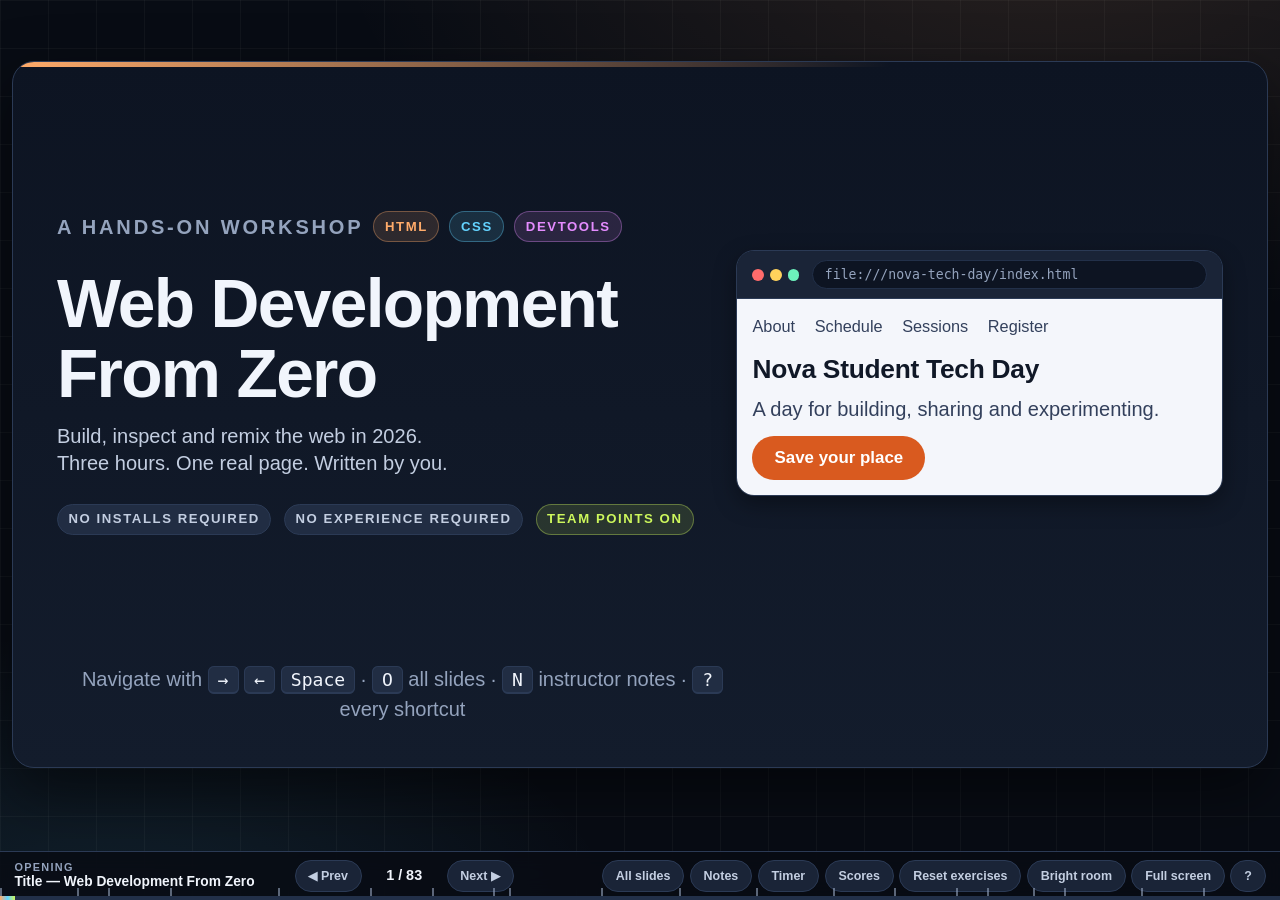
==== commit 58826dc1: "Add Assignment 1 and a session-limited student build Session one stopped at slide 28 (Checkpoint 3 -" ====
--- a/index.html
+++ b/index.html
@@ -1721,6 +1721,293 @@
         <dt>Short session</dt><dd>Wrap header, main and footer only.</dd>
         <dt>Solution</dt><dd>Code on the slide.</dd>
         <dt>Next</dt><dd>“Ten minutes. Back at the time on screen.”</dd>
+      </dl>
+    </aside>
+  </div>
+</section>
+
+<!-- ======================================================================
+     ASSIGNMENT 1 — set at the end of session one (after slide 28)
+     In a single-day delivery, skip these four slides.
+     ====================================================================== -->
+
+<section class="slide" id="s-assignment-brief" data-section="Assignment 1" data-title="Assignment 1 — the brief" data-accent="challenge" aria-hidden="true">
+  <div class="slide-inner">
+    <header class="slide-head">
+      <div>
+        <p class="kicker">Assignment 1 · Take-home <span class="chip chip--challenge">Due next session</span></p>
+        <h2>Structure something real. Two pages. No CSS.</h2>
+      </div>
+    </header>
+
+    <div class="split split--wide-left">
+      <div class="stack">
+        <p class="lead">Build a small two-page website about something you actually care about, using only the HTML you have written today.</p>
+        <div class="callout">
+          <p><strong>Pick your own subject.</strong> A club you are in · a game you play · a band · a sport · a place you know well · a person you admire · a thing you collect · a cause you care about. If you would not read it, do not write it.</p>
+        </div>
+        <div class="callout callout--warn">
+          <p><strong>The one hard rule: no CSS.</strong> No <code>style</code> attributes, no <code>&lt;style&gt;</code> block, no stylesheet. Your page will look plain — black text, blue links, Times New Roman. <em>That is correct.</em> We style it next session, and styling is far easier on top of good structure.</p>
+        </div>
+      </div>
+
+      <div class="stack">
+        <div class="panel">
+          <p class="panel-title">Your folder</p>
+          <pre class="code">my-project/
+├── index.html
+└── about.html</pre>
+          <p class="small muted">Two files, one folder. No <code>styles.css</code> this time — you would only be tempted.</p>
+        </div>
+        <div class="panel">
+          <p class="panel-title">Roughly how long</p>
+          <ul class="checklist">
+            <li>Page one — 40 minutes</li>
+            <li>Page two — 25 minutes</li>
+            <li>Checking and fixing — 15 minutes</li>
+          </ul>
+          <p class="small muted">If it is taking three hours, you are writing too much text. The structure is the assignment, not the essay.</p>
+        </div>
+      </div>
+    </div>
+
+    <aside class="notes">
+      <h4>Instructor notes</h4>
+      <dl>
+        <dt>Say</dt><dd>“Everything on the next slide is something you built today. There is nothing new to learn before you start — only one or two optional extras.”</dd>
+        <dt>Expect</dt><dd>“Can I use CSS? I found a tutorial.” Hold the line, and say why: structure gets skipped forever once styling starts being fun.</dd>
+        <dt>Misconception</dt><dd>That a plain page means an unfinished page. Show them Checkpoint 2 again — unstyled, valid, complete.</dd>
+        <dt>Hint first</dt><dd>“Write your headings first, all of them, before a single paragraph. The shape comes before the words.”</dd>
+        <dt>Timing</dt><dd>3 minutes to brief. Say the actual due date out loud and write it on the board.</dd>
+        <dt>Short session</dt><dd>Set page one only and drop the second page.</dd>
+        <dt>Solution</dt><dd>Any subject. The marker is structure, not topic.</dd>
+        <dt>Next</dt><dd>“Here is exactly what has to be in it.”</dd>
+      </dl>
+    </aside>
+  </div>
+</section>
+
+<section class="slide" id="s-assignment-required" data-section="Assignment 1" data-title="Assignment 1 — what must be in it" data-accent="challenge" aria-hidden="true">
+  <div class="slide-inner">
+    <header class="slide-head">
+      <div>
+        <p class="kicker">Assignment 1 · Checklist <span class="chip chip--html">All of this you have done</span></p>
+        <h2>Tick every box.</h2>
+      </div>
+    </header>
+
+    <div class="cols-3">
+      <div class="panel panel--accent">
+        <p class="panel-title">Both pages</p>
+        <ul class="checklist">
+          <li><code>&lt;!doctype html&gt;</code> on line one</li>
+          <li><code>&lt;html lang="en"&gt;</code></li>
+          <li>charset and viewport <code>meta</code> tags</li>
+          <li>A <code>title</code> that names the page, not “Document”</li>
+          <li>A <code>header</code> containing a <code>nav</code></li>
+          <li>One <code>main</code></li>
+          <li>Exactly one <code>h1</code></li>
+          <li>A <code>footer</code> with your name</li>
+          <li>Tidy indentation</li>
+        </ul>
+      </div>
+
+      <div class="panel">
+        <p class="panel-title">Page one — index.html</p>
+        <ul class="checklist">
+          <li>At least <strong>three</strong> <code>section</code> elements</li>
+          <li>Each section has an <code>id</code> and an <code>h2</code></li>
+          <li>A nav link that jumps to each section</li>
+          <li>At least <strong>two</strong> <code>article</code> elements inside one section</li>
+          <li>A list of at least three items</li>
+          <li>One <code>img</code> with real <code>alt</code> text</li>
+          <li>One <code>strong</code> where the emphasis is genuine</li>
+          <li>A link to page two</li>
+        </ul>
+      </div>
+
+      <div class="panel">
+        <p class="panel-title">Page two — about.html</p>
+        <ul class="checklist">
+          <li>At least <strong>two</strong> <code>section</code> elements</li>
+          <li>A nav link back to page one</li>
+          <li>At least one thing from the next slide</li>
+          <li>Something that could not just live on page one — give it a reason to exist</li>
+        </ul>
+        <div class="callout callout--ok" style="margin-top:1cqi;">
+          <p><strong>Page two ideas:</strong> a timeline, a set of rules, a list of people, a how-to, a set of answers to questions people ask.</p>
+        </div>
+      </div>
+    </div>
+
+    <aside class="notes">
+      <h4>Instructor notes</h4>
+      <dl>
+        <dt>Say</dt><dd>“Photograph this slide, or take the printed checklist. Tick boxes as you go — do not leave the checking to the end.”</dd>
+        <dt>Expect</dt><dd>The “two articles inside one section” item is the one people skip. It is also the one that proves they understood nesting.</dd>
+        <dt>Misconception</dt><dd>That <code>section</code> and <code>article</code> are interchangeable. Repeat the test: could you lift it out and have it still make sense?</dd>
+        <dt>Hint first</dt><dd>“Build page one completely, check it, then copy the whole file to about.html and gut the middle.”</dd>
+        <dt>Timing</dt><dd>3 minutes.</dd>
+        <dt>Short session</dt><dd>Drop the article requirement and the second page.</dd>
+        <dt>Solution</dt><dd>Checkpoint 3 on slide 28 is the shape they are aiming for.</dd>
+        <dt>Next</dt><dd>“And here is the little bit extra — five things you have not used yet.”</dd>
+      </dl>
+    </aside>
+  </div>
+</section>
+
+<section class="slide" id="s-assignment-stretch" data-section="Assignment 1" data-title="Assignment 1 — a little more" data-accent="html" aria-hidden="true">
+  <div class="slide-inner">
+    <header class="slide-head">
+      <div>
+        <p class="kicker">Assignment 1 · Stretch <span class="chip chip--html">Use at least one</span></p>
+        <h2>Five new elements. Same rules as everything else.</h2>
+      </div>
+      <button class="btn" data-timer-start="300" data-timer-label="Try the new elements">Try them — 5 min</button>
+    </header>
+
+    <div class="split split--sidebar">
+      <div class="playground" data-playground>
+        <div class="pg-editors">
+          <div class="pg-editor">
+            <div class="editor-bar"><span class="file-tab file-tab--html">try them here</span></div>
+            <textarea data-pg-html rows="16" spellcheck="false" aria-label="Try the five new elements">&lt;h2&gt;How a match works&lt;/h2&gt;
+
+&lt;ol&gt;
+  &lt;li&gt;Toss for ends&lt;/li&gt;
+  &lt;li&gt;Two halves of forty minutes&lt;/li&gt;
+  &lt;li&gt;Handshakes, then chips&lt;/li&gt;
+&lt;/ol&gt;
+
+&lt;figure&gt;
+  &lt;img src="team.jpg" alt="Our team lined up before kickoff"&gt;
+  &lt;figcaption&gt;The squad, twenty minutes before the whistle.&lt;/figcaption&gt;
+&lt;/figure&gt;
+
+&lt;blockquote&gt;
+  &lt;p&gt;We lost every game and learned every rule.&lt;/p&gt;
+&lt;/blockquote&gt;
+
+&lt;ul&gt;
+  &lt;li&gt;Equipment
+    &lt;ul&gt;
+      &lt;li&gt;Boots&lt;/li&gt;
+      &lt;li&gt;Shin pads&lt;/li&gt;
+    &lt;/ul&gt;
+  &lt;/li&gt;
+  &lt;li&gt;Snacks&lt;/li&gt;
+&lt;/ul&gt;
+
+&lt;a href="about.html"&gt;Read about the club&lt;/a&gt;</textarea>
+          </div>
+        </div>
+        <div class="pg-side">
+          <iframe data-pg-preview class="pg-preview" sandbox title="Preview of the new elements"></iframe>
+          <div class="pg-actions">
+            <button type="button" class="btn btn--primary" data-pg-action="run">Run ▸</button>
+            <button type="button" class="btn" data-pg-action="reset">Reset</button>
+            <button type="button" class="btn" data-pg-action="copy">Copy</button>
+          </div>
+          <p class="pg-note">The image will not load here — there is no <code>team.jpg</code> in this deck. Notice what the <code>alt</code> text does when a picture is missing.</p>
+        </div>
+      </div>
+
+      <div class="stack">
+        <dl class="deflist">
+          <dt>ol</dt><dd>An <strong>ordered</strong> list. Use it when the order carries meaning: steps, rankings, a timetable. The numbers come free.</dd>
+          <dt>figure<br>figcaption</dt><dd>An image plus a caption, tied together so a browser knows the caption belongs to that picture. <code>alt</code> describes it; the caption comments on it.</dd>
+          <dt>blockquote</dt><dd>A quotation from somewhere else. Put a <code>p</code> inside it. Say who said it.</dd>
+          <dt>nested ul</dt><dd>A list inside a list item — not inside the <code>ul</code>. Look carefully at where the inner <code>&lt;ul&gt;</code> opens.</dd>
+          <dt>a link to a file</dt><dd>Write <code>href="about.html"</code> to reach another <em>file</em> rather than an <code>id</code>. No <code>#</code>. Same folder, exact spelling, exact capitals.</dd>
+        </dl>
+        <div class="callout callout--warn">
+          <p><strong>Use at least one of these,</strong> and be ready to say why that element and not a different one.</p>
+        </div>
+      </div>
+    </div>
+
+    <aside class="notes">
+      <h4>Instructor notes</h4>
+      <dl>
+        <dt>Say</dt><dd>“Five minutes. Change the words to yours and run it. The nested list is the one worth staring at.”</dd>
+        <dt>Expect</dt><dd>The nested list gets opened as a sibling of the outer <code>li</code> rather than inside it. It still renders, roughly — which is exactly why it is worth pointing out.</dd>
+        <dt>Misconception</dt><dd>That <code>figcaption</code> replaces <code>alt</code>. It does not: the caption is read by everyone, the alt text stands in for the image itself.</dd>
+        <dt>Hint first</dt><dd>“Where does the inner <code>&lt;ul&gt;</code> open — before or after the closing <code>&lt;/li&gt;</code>?”</dd>
+        <dt>Timing</dt><dd>6 minutes with the playground.</dd>
+        <dt>Short session</dt><dd>Show <code>ol</code> and the page-to-page link only.</dd>
+        <dt>Solution</dt><dd>The starting code in the playground is already correct — have them break it and fix it.</dd>
+        <dt>Next</dt><dd>“Before you hand it in, run these checks yourself.”</dd>
+      </dl>
+    </aside>
+  </div>
+</section>
+
+<section class="slide" id="s-assignment-submit" data-section="Assignment 1" data-title="Assignment 1 — check, mark, submit" data-accent="debug" aria-hidden="true">
+  <div class="slide-inner">
+    <header class="slide-head">
+      <div>
+        <p class="kicker">Assignment 1 · Before you hand it in <span class="chip chip--debug">Self-check</span></p>
+        <h2>Ten checks, then submit.</h2>
+      </div>
+    </header>
+
+    <div class="cols-3">
+      <div class="panel">
+        <p class="panel-title">Check it yourself first</p>
+        <ul class="checklist">
+          <li>Both pages open in a browser</li>
+          <li>Every nav link goes somewhere real</li>
+          <li>Page one links to page two, and back again</li>
+          <li>Every jump link lands on a section</li>
+          <li>The image loads — or you know why it does not</li>
+          <li>The <code>alt</code> text describes the picture</li>
+          <li>No link says “click here”</li>
+          <li>One <code>h1</code> per page, no skipped levels</li>
+          <li>Every tag you opened, you closed</li>
+          <li>Nothing visible sits outside <code>body</code></li>
+        </ul>
+      </div>
+
+      <div class="panel panel--accent">
+        <p class="panel-title">How it is marked — 20 points</p>
+        <ul class="pointlist">
+          <li><span>Valid document structure, both pages</span><b>4</b></li>
+          <li><span>Semantic regions used honestly</span><b>4</b></li>
+          <li><span>Headings and nesting</span><b>4</b></li>
+          <li><span>Links and images that work</span><b>4</b></li>
+          <li><span>Real content, plus one stretch element</span><b>4</b></li>
+        </ul>
+        <div class="callout callout--ok" style="margin-top:1cqi;">
+          <p><strong>No marks for looks.</strong> There is no CSS, so there is nothing to judge. Marks are for structure, working links and words worth reading.</p>
+        </div>
+      </div>
+
+      <div class="panel">
+        <p class="panel-title">The five most likely faults</p>
+        <ol class="steps steps--compact">
+          <li><span>Link to page two spelled differently from the file — <code>About.html</code> is not <code>about.html</code>.</span></li>
+          <li><span>Jump link with no matching <code>id</code>.</span></li>
+          <li><span>Image path pointing somewhere that does not exist.</span></li>
+          <li><span>A missing closing tag, so half the page goes strange.</span></li>
+          <li><span><code>alt=""</code> left on a photograph that actually matters.</span></li>
+        </ol>
+        <div class="callout callout--warn" style="margin-top:1cqi;">
+          <p><strong>Submit:</strong> put both files in one folder, zip the folder, upload it. Be ready to explain any line I point at.</p>
+        </div>
+      </div>
+    </div>
+
+    <aside class="notes">
+      <h4>Instructor notes</h4>
+      <dl>
+        <dt>Say</dt><dd>“The ten checks are the assignment as much as the building is. Run them before you upload, not after I mark it.”</dd>
+        <dt>Expect</dt><dd>Filename-case mismatches are the single biggest cause of broken submissions — it works on their machine and breaks on yours. Warn twice.</dd>
+        <dt>Misconception</dt><dd>“It opened for me, so it works.” Local file systems forgive capitalisation; almost nothing else does.</dd>
+        <dt>Hint first</dt><dd>“Close your editor, open both files fresh from the folder, and click every single link.”</dd>
+        <dt>Timing</dt><dd>3 minutes. Confirm the submission route and the due date out loud.</dd>
+        <dt>Short session</dt><dd>Read the ten checks aloud and hand out the printed version.</dd>
+        <dt>Solution</dt><dd>Rubric and printable checklist are both in README §15.</dd>
+        <dt>Next</dt><dd>“Next session: we make it look like something. Bring this file — we build straight on top of it.”</dd>
       </dl>
     </aside>
   </div>
